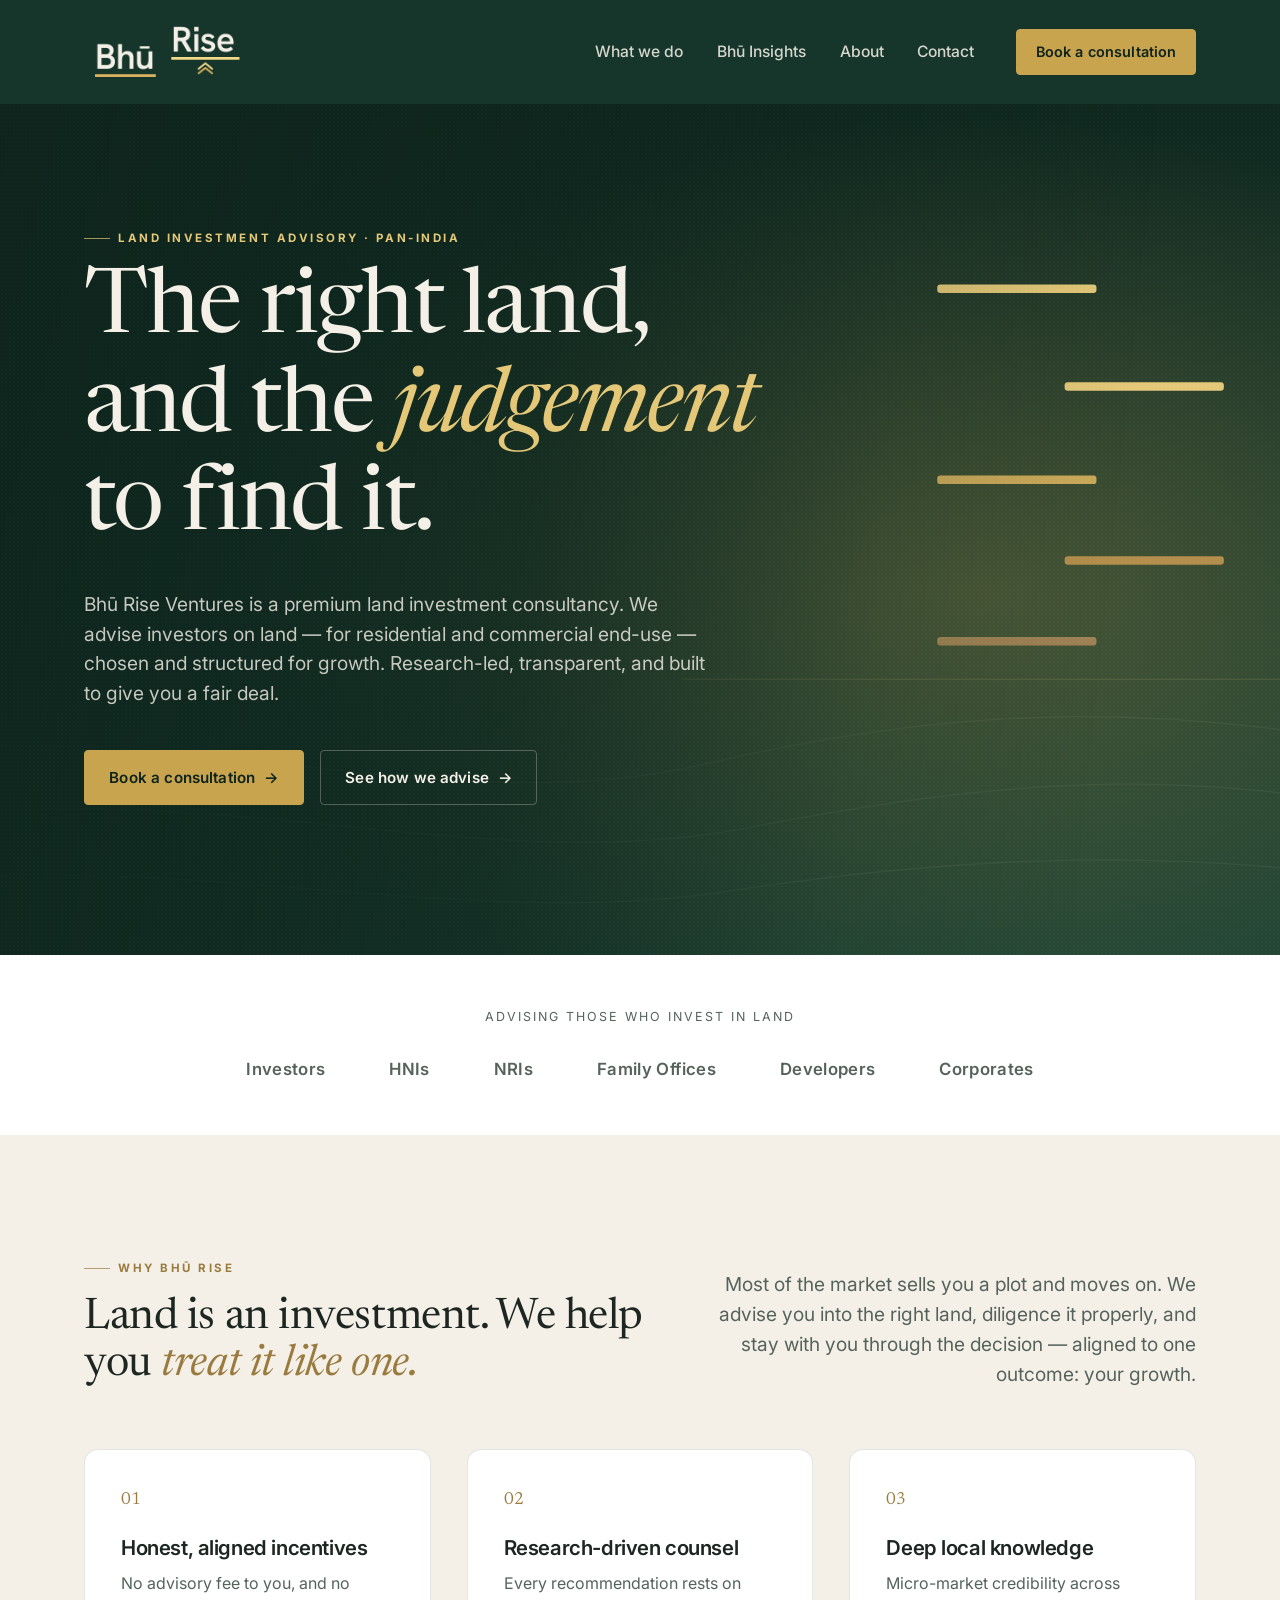
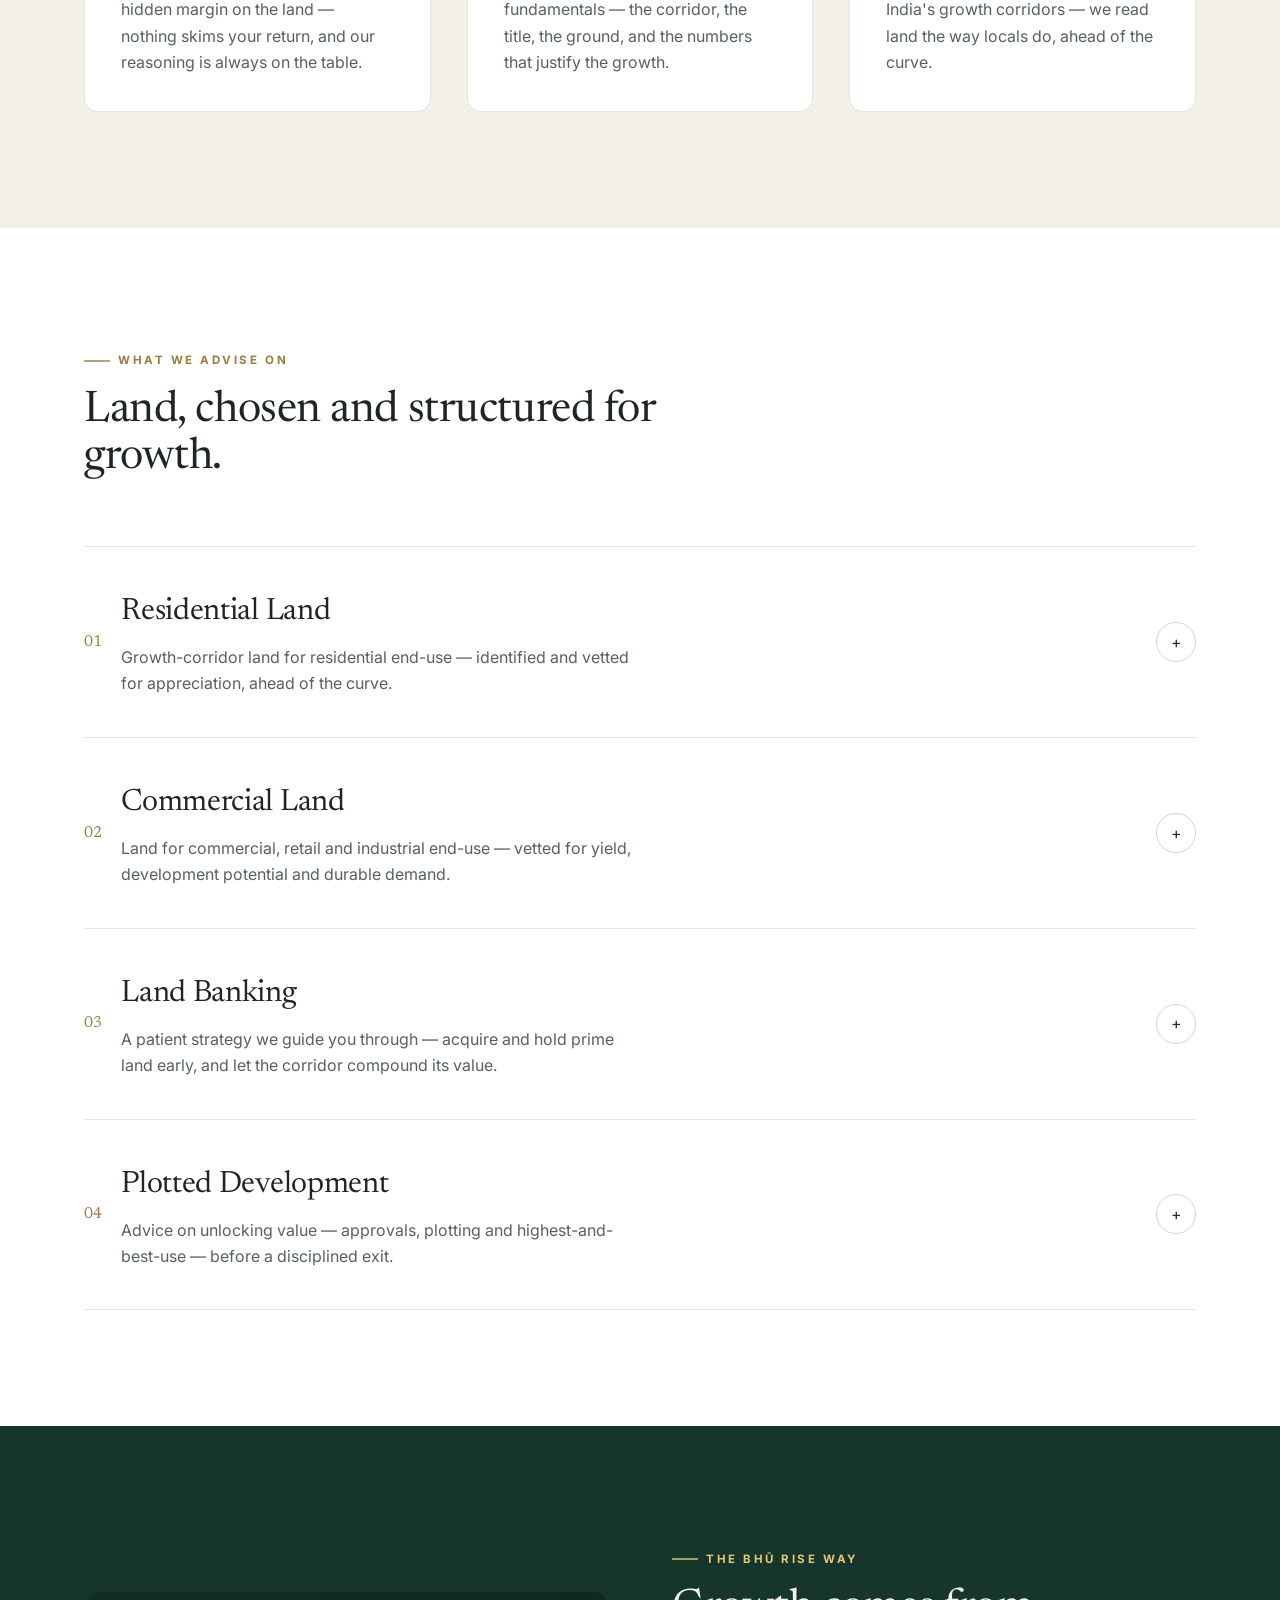
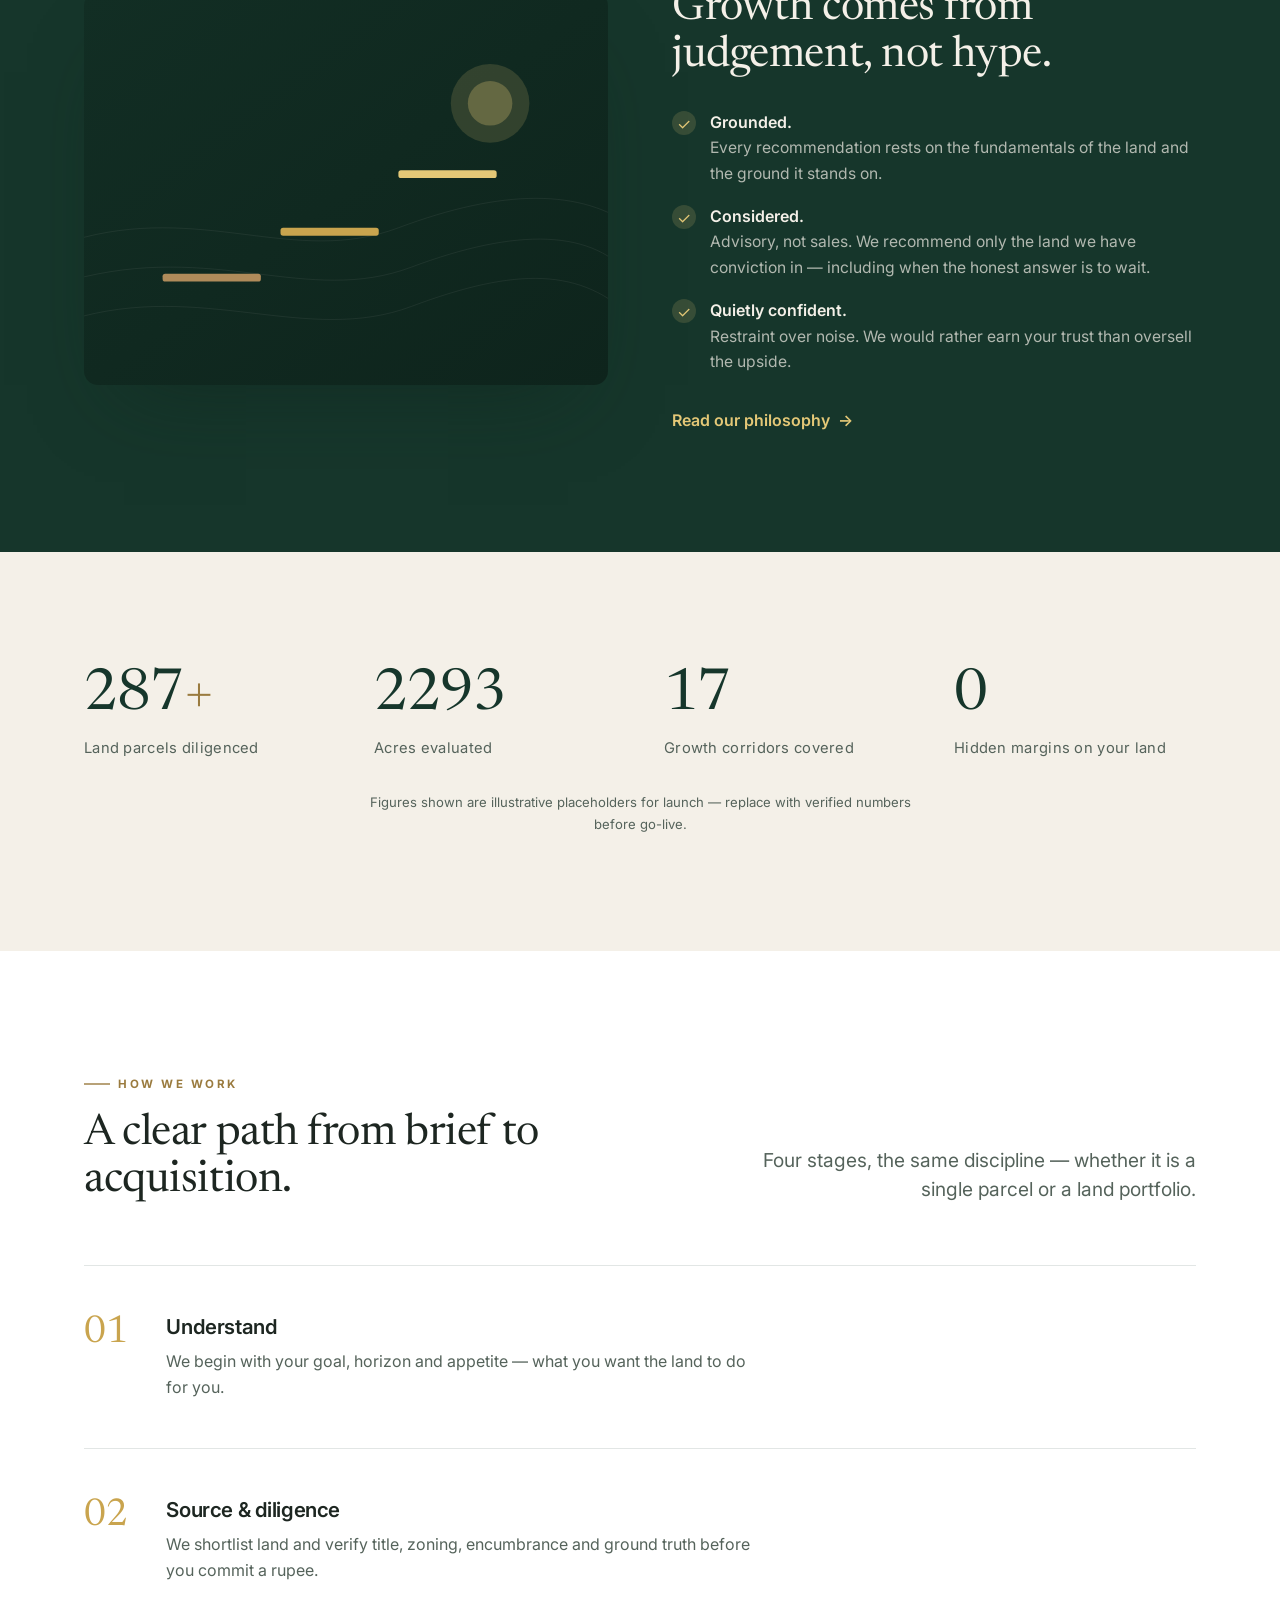
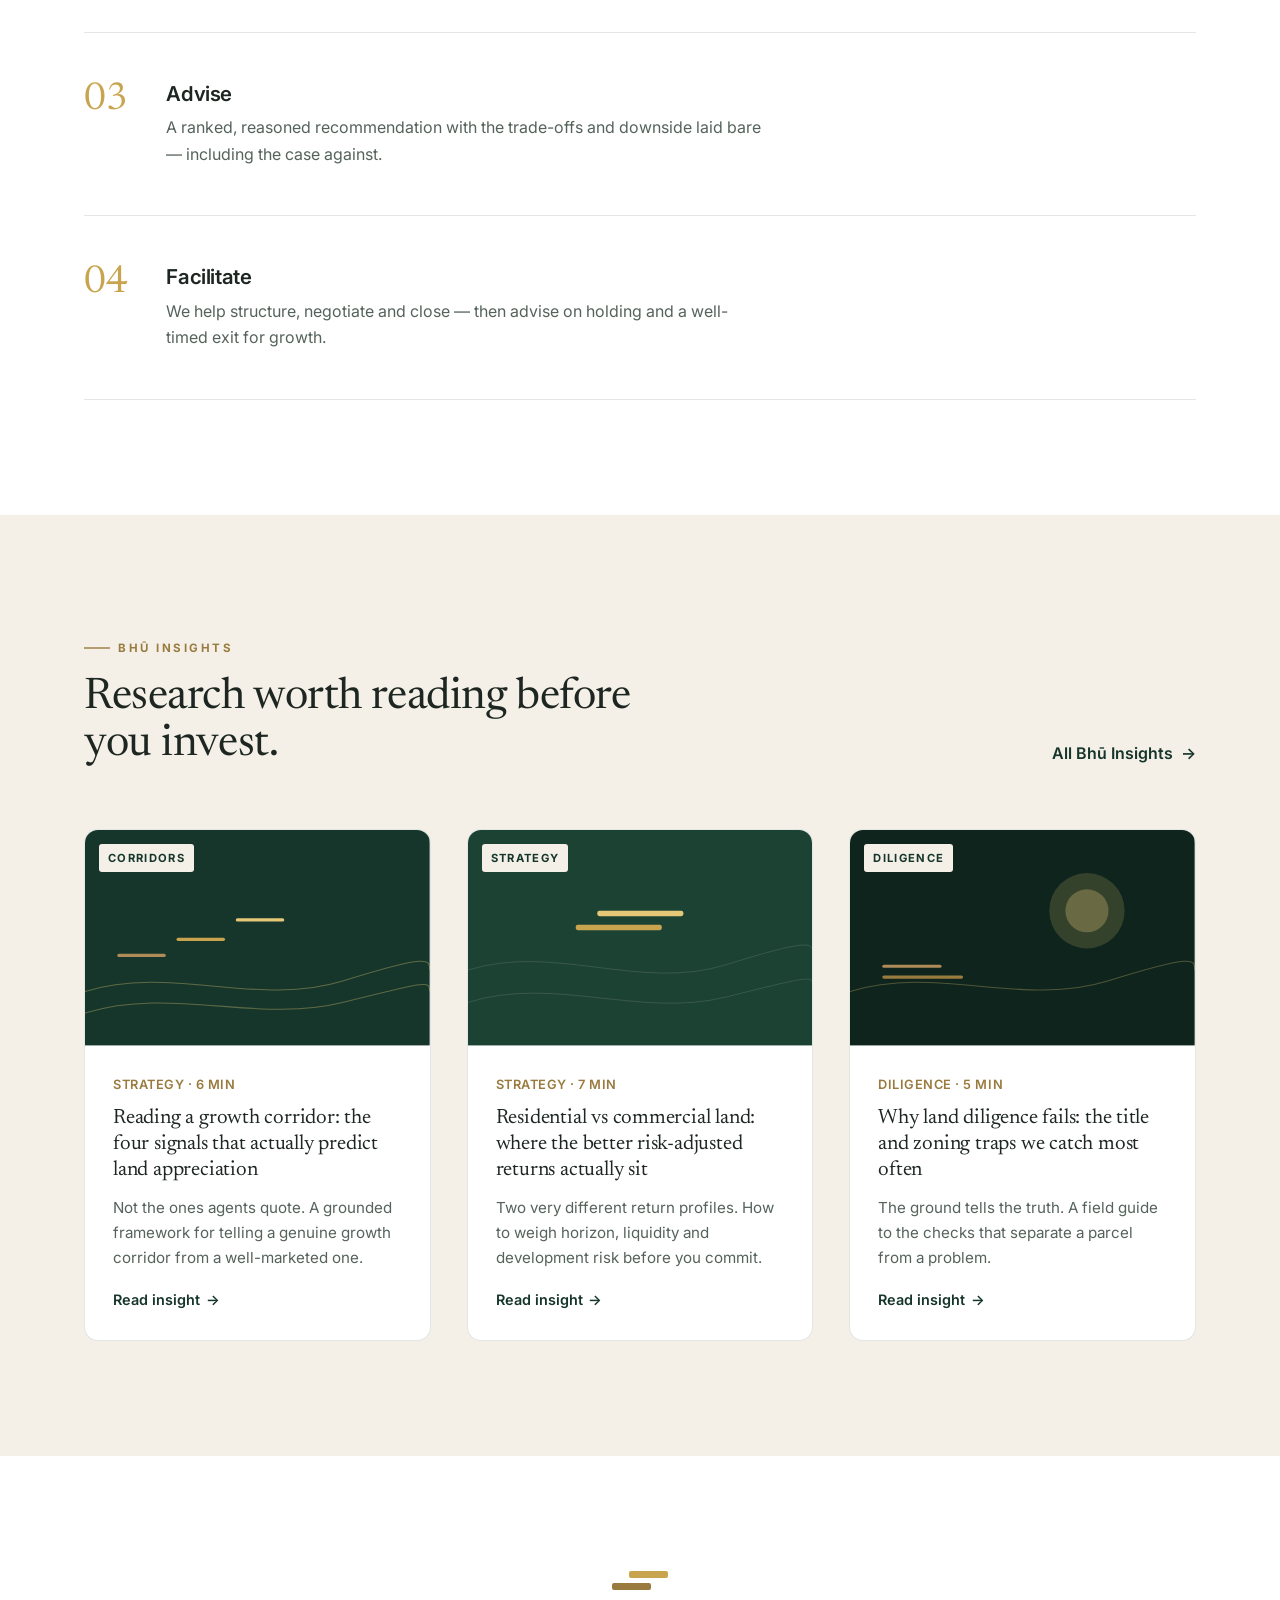
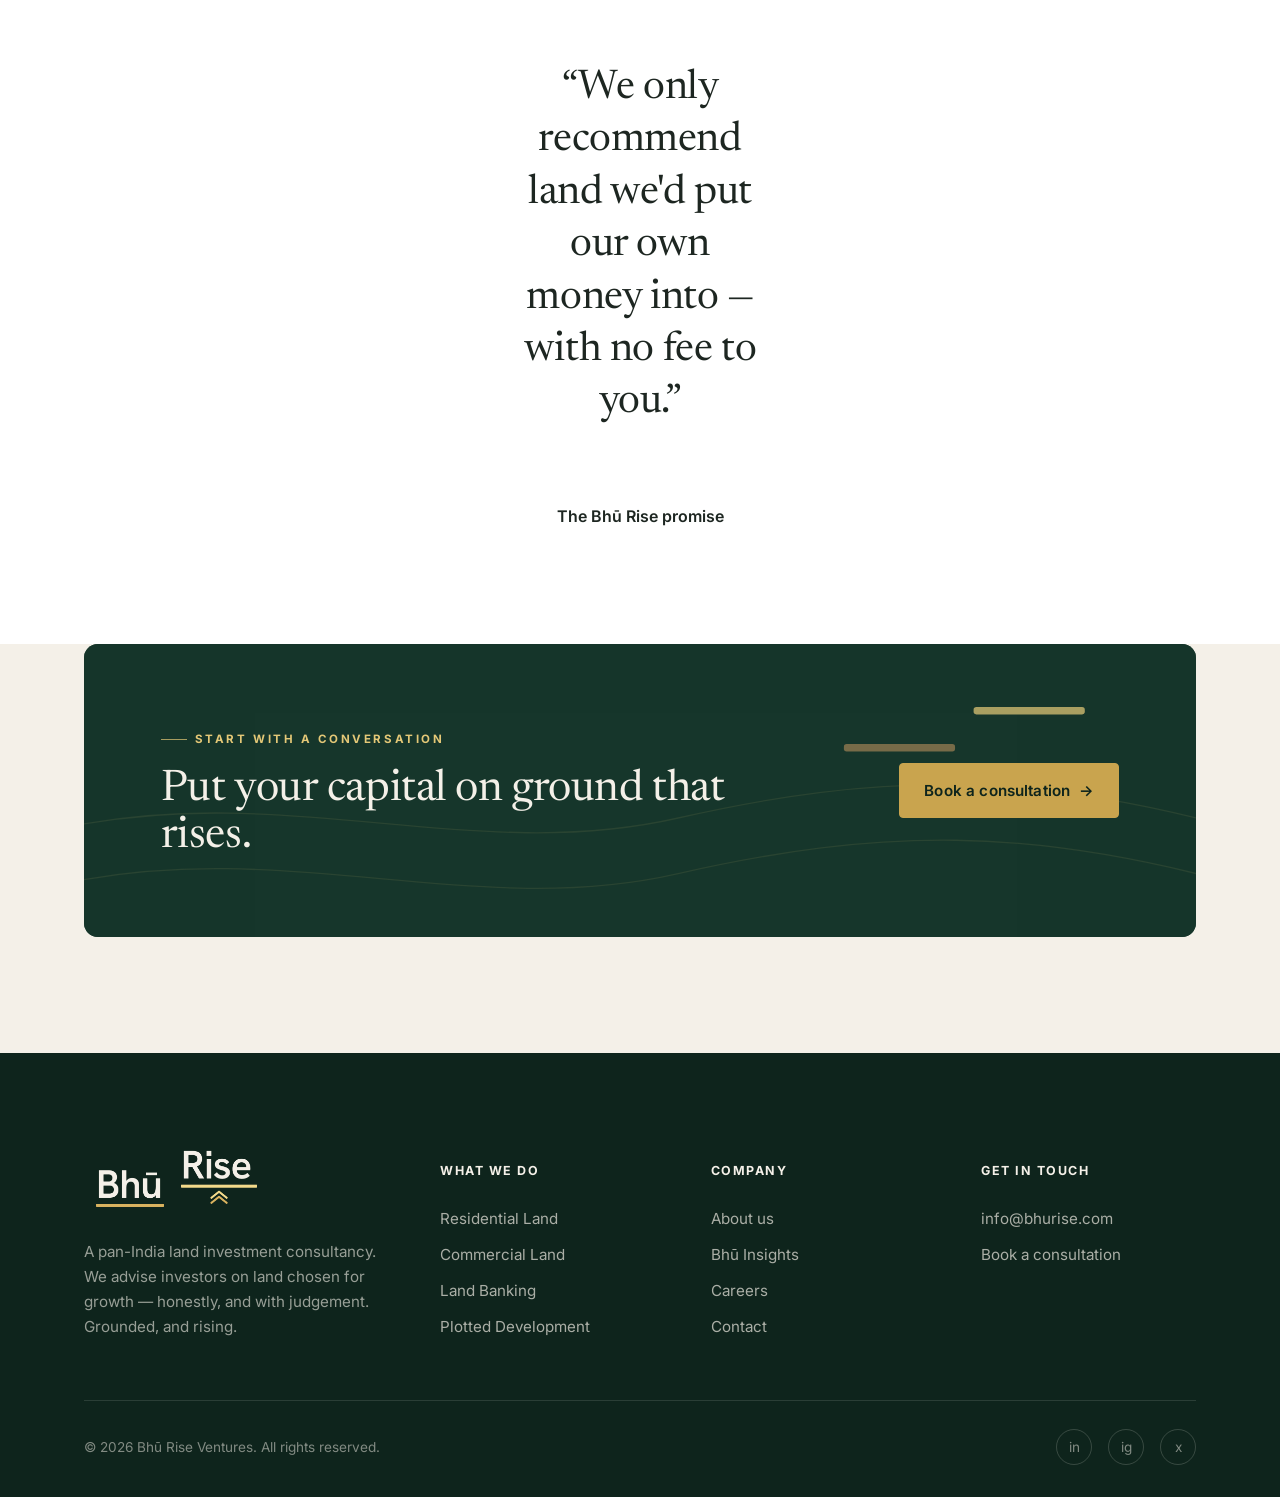
==== index.html @ 210634f2 "Rename Insights page to "Bhū Insights" Nav, mobile menu, footer, breadcrumb, homepage section label," ====
<!DOCTYPE html>
<html lang="en">
<head>
<meta charset="UTF-8">
<meta name="viewport" content="width=device-width, initial-scale=1.0">
<title>Bhū Rise Ventures — Land Investment Advisory | Residential &amp; commercial land, chosen for growth</title>
<meta name="description" content="Bhū Rise Ventures is a premium land investment consultancy. We advise investors on residential and commercial land chosen for growth — honest, research-led counsel and a fair deal.">
<link rel="icon" type="image/svg+xml" href="assets/img/svg/bhurise-favicon-vivid.svg">
<link rel="icon" type="image/png" sizes="32x32" href="assets/img/png/favicon/bhurise-icon-32.png">
<link rel="icon" type="image/png" sizes="512x512" href="assets/img/png/favicon/bhurise-icon-512.png">
<link rel="apple-touch-icon" href="assets/img/png/favicon/bhurise-icon-180.png">
<link rel="manifest" href="site.webmanifest">
<link rel="canonical" href="https://bhurise.com/">
<meta name="theme-color" content="#16362B">
<meta name="robots" content="index, follow">
<!-- Open Graph -->
<meta property="og:type" content="website">
<meta property="og:site_name" content="Bhū Rise Ventures">
<meta property="og:locale" content="en_IN">
<meta property="og:title" content="Bhū Rise Ventures — Premium Land Investment Advisory">
<meta property="og:description" content="We advise investors on residential and commercial land chosen for growth — honest, research-led counsel and a fair deal. Pan-India.">
<meta property="og:url" content="https://bhurise.com/">
<meta property="og:image" content="https://bhurise.com/assets/img/og/bhurise-og.png">
<meta property="og:image:width" content="1200">
<meta property="og:image:height" content="630">
<meta property="og:image:alt" content="Bhū Rise Ventures — land investment advisory">
<!-- Twitter -->
<meta name="twitter:card" content="summary_large_image">
<meta name="twitter:title" content="Bhū Rise Ventures — Premium Land Investment Advisory">
<meta name="twitter:description" content="We advise investors on residential and commercial land chosen for growth — honest, research-led counsel and a fair deal.">
<meta name="twitter:image" content="https://bhurise.com/assets/img/og/bhurise-og.png">
<!-- Fonts -->
<link rel="preconnect" href="https://fonts.googleapis.com">
<link rel="preconnect" href="https://fonts.gstatic.com" crossorigin>
<link rel="stylesheet" href="https://fonts.googleapis.com/css2?family=Inter:ital,wght@0,300..700;1,400&family=Newsreader:ital,opsz,wght@0,6..72,400..600;1,6..72,400..500&display=swap">
<link rel="stylesheet" href="assets/css/styles.css">
<script type="application/ld+json">
{
  "@context": "https://schema.org",
  "@type": ["Organization", "ProfessionalService"],
  "name": "Bhū Rise Ventures",
  "url": "https://bhurise.com/",
  "logo": "https://bhurise.com/assets/img/png/favicon/bhurise-icon-512.png",
  "image": "https://bhurise.com/assets/img/og/bhurise-og.png",
  "description": "Premium land investment advisory — we advise investors on residential and commercial land chosen for growth across India.",
  "email": "info@bhurise.com",
  "address": {
    "@type": "PostalAddress",
    "streetAddress": "B-141 & 142, First Floor, Grandthum, Plot No. 7, Tech Zone 4, Bisrakh Road",
    "addressLocality": "Greater Noida",
    "addressRegion": "Uttar Pradesh",
    "postalCode": "201306",
    "addressCountry": "IN"
  },
  "areaServed": { "@type": "Country", "name": "India" },
  "knowsAbout": ["Land investment", "Residential land", "Commercial land", "Land banking", "Plotted development", "Real estate advisory"],
  "slogan": "Land, and what it becomes."
}
</script>
</head>
<body>

<!-- ================= HEADER ================= -->
<header class="site-header">
  <div class="nav-bar">
    <div class="container">
      <a class="brand" href="/" aria-label="Bhū Rise Ventures — home">
        <img src="assets/img/png/bhurise-lockup-reversed-2x.png" alt="Bhū Rise Ventures">
      </a>
      <nav class="nav" aria-label="Primary">
        <a href="advisory">What we do</a>
        <a href="insights">Bhū Insights</a>
        <a href="about">About</a>
        <a href="contact">Contact</a>
      </nav>
      <div class="nav-cta">
        <a href="contact" class="btn btn--gold">Book a consultation</a>
      </div>
      <button class="burger" aria-label="Open menu" aria-expanded="false" aria-controls="mobileNav">
        <span></span><span></span><span></span>
      </button>
    </div>
  </div>
</header>

<div class="mobile-nav" id="mobileNav" aria-label="Mobile navigation">
  <a href="advisory">What we do</a>
  <a href="insights">Bhū Insights</a>
  <a href="about">About</a>
  <a href="contact">Contact</a>
  <a href="contact" class="btn btn--gold">Book a consultation</a>
</div>

<main>

<!-- ================= HERO ================= -->
<section class="hero">
  <div class="hero__bg" data-parallax="0.12" aria-hidden="true">
    <svg viewBox="0 0 1440 900" preserveAspectRatio="xMidYMid slice" xmlns="http://www.w3.org/2000/svg">
      <defs>
        <linearGradient id="sky" x1="0" y1="0" x2="0" y2="1">
          <stop offset="0" stop-color="#0E241C"/>
          <stop offset="0.55" stop-color="#16362B"/>
          <stop offset="1" stop-color="#1C4234"/>
        </linearGradient>
        <radialGradient id="glow" cx="0.72" cy="0.62" r="0.5">
          <stop offset="0" stop-color="#C9A44E" stop-opacity="0.28"/>
          <stop offset="1" stop-color="#C9A44E" stop-opacity="0"/>
        </radialGradient>
      </defs>
      <rect width="1440" height="900" fill="url(#sky)"/>
      <rect width="1440" height="900" fill="url(#glow)"/>
      <g fill="none" stroke="#F4F0E8" stroke-opacity="0.05" stroke-width="1.2">
        <path d="M-40 720 C 260 660, 520 780, 780 720 S 1240 660, 1500 720"/>
        <path d="M-40 780 C 300 720, 560 830, 820 780 S 1260 720, 1500 780"/>
        <path d="M-40 840 C 260 790, 540 880, 800 840 S 1260 800, 1500 840"/>
      </g>
      <g>
        <rect x="1000" y="600" width="150" height="8" rx="3" fill="#B08B5A" fill-opacity="0.85"/>
        <rect x="1120" y="524" width="150" height="8" rx="3" fill="#C0954F" fill-opacity="0.9"/>
        <rect x="1000" y="448" width="150" height="8" rx="3" fill="#D3AE5C" fill-opacity="0.95"/>
        <rect x="1120" y="360" width="150" height="8" rx="3" fill="#E4C877"/>
        <rect x="1000" y="268" width="150" height="8" rx="3" fill="#E4C877"/>
      </g>
      <line x1="760" y1="640" x2="1440" y2="640" stroke="#E4C877" stroke-opacity="0.12" stroke-width="1"/>
    </svg>
  </div>
  <div class="hero__grain" aria-hidden="true"></div>
  <div class="container hero__inner">
    <p class="eyebrow hero__eyebrow" data-reveal="fade">Land Investment Advisory · Pan-India</p>
    <h1 class="hero__title reveal-lines">
      <span><i>The right land,</i></span>
      <span><i>and the <em>judgement</em></i></span>
      <span><i>to find it.</i></span>
    </h1>
    <p class="hero__sub" data-reveal data-delay="2">
      Bhū Rise Ventures is a premium land investment consultancy. We advise investors on land —
      for residential and commercial end-use — chosen and structured for growth. Research-led,
      transparent, and built to give you a fair deal.
    </p>
    <div class="hero__actions" data-reveal data-delay="3">
      <a href="contact" class="btn btn--gold">Book a consultation <span class="arrow">→</span></a>
      <a href="advisory" class="btn btn--ghost">See how we advise <span class="arrow">→</span></a>
    </div>
  </div>
</section>

<!-- ================= TRUST STRIP ================= -->
<section class="section--white" style="padding-block:clamp(36px,4vw,52px)">
  <div class="container">
    <p class="center" style="font-size:.78rem;letter-spacing:.16em;text-transform:uppercase;color:var(--text-soft);margin-bottom:1.8rem" data-reveal="fade">
      Advising those who invest in land
    </p>
    <div class="trust" data-reveal="fade">
      <span>Investors</span>
      <span>HNIs</span>
      <span>NRIs</span>
      <span>Family Offices</span>
      <span>Developers</span>
      <span>Corporates</span>
    </div>
  </div>
</section>

<!-- ================= POSITIONING ================= -->
<section class="section section--cream">
  <div class="container">
    <div class="split-head">
      <div>
        <p class="eyebrow" data-reveal="fade">Why Bhū Rise</p>
        <h2 class="h2" data-reveal>Land is an investment. We help you <span class="serif-em">treat it like one.</span></h2>
      </div>
      <div class="right">
        <p class="lead measure" data-reveal data-delay="1">
          Most of the market sells you a plot and moves on. We advise you into the right land,
          diligence it properly, and stay with you through the decision — aligned to one outcome: your growth.
        </p>
      </div>
    </div>

    <div class="grid g-3">
      <article class="card" data-reveal data-delay="1">
        <span class="card__num">01</span>
        <h3 class="h3">Honest, aligned incentives</h3>
        <p>No advisory fee to you, and no hidden margin on the land — nothing skims your return, and our reasoning is always on the table.</p>
      </article>
      <article class="card" data-reveal data-delay="2">
        <span class="card__num">02</span>
        <h3 class="h3">Research-driven counsel</h3>
        <p>Every recommendation rests on fundamentals — the corridor, the title, the ground, and the numbers that justify the growth.</p>
      </article>
      <article class="card" data-reveal data-delay="3">
        <span class="card__num">03</span>
        <h3 class="h3">Deep local knowledge</h3>
        <p>Micro-market credibility across India's growth corridors — we read land the way locals do, ahead of the curve.</p>
      </article>
    </div>
  </div>
</section>

<!-- ================= WHAT WE ADVISE ON ================= -->
<section class="section section--white">
  <div class="container">
    <div class="sec-head">
      <p class="eyebrow" data-reveal="fade">What we advise on</p>
      <h2 class="h2" data-reveal>Land, chosen and structured for growth.</h2>
    </div>

    <div class="svc-list">
      <a class="svc-row" href="advisory#residential-land" data-reveal>
        <span class="idx">01</span>
        <div><h3>Residential Land</h3><p class="svc-desc">Growth-corridor land for residential end-use — identified and vetted for appreciation, ahead of the curve.</p></div>
        <span class="plus" aria-hidden="true">+</span>
      </a>
      <a class="svc-row" href="advisory#commercial-land" data-reveal>
        <span class="idx">02</span>
        <div><h3>Commercial Land</h3><p class="svc-desc">Land for commercial, retail and industrial end-use — vetted for yield, development potential and durable demand.</p></div>
        <span class="plus" aria-hidden="true">+</span>
      </a>
      <a class="svc-row" href="advisory#land-banking" data-reveal>
        <span class="idx">03</span>
        <div><h3>Land Banking</h3><p class="svc-desc">A patient strategy we guide you through — acquire and hold prime land early, and let the corridor compound its value.</p></div>
        <span class="plus" aria-hidden="true">+</span>
      </a>
      <a class="svc-row" href="advisory#plotted" data-reveal>
        <span class="idx">04</span>
        <div><h3>Plotted Development</h3><p class="svc-desc">Advice on unlocking value — approvals, plotting and highest-and-best-use — before a disciplined exit.</p></div>
        <span class="plus" aria-hidden="true">+</span>
      </a>
    </div>
  </div>
</section>

<!-- ================= FEATURE: THE BHU RISE WAY ================= -->
<section class="section section--forest">
  <div class="container">
    <div class="feature">
      <div class="feature__media" data-reveal="left">
        <svg viewBox="0 0 800 600" preserveAspectRatio="xMidYMid slice" xmlns="http://www.w3.org/2000/svg" role="img" aria-label="Abstract rising strata over land">
          <defs>
            <linearGradient id="f2" x1="0" y1="0" x2="1" y2="1">
              <stop offset="0" stop-color="#122E24"/><stop offset="1" stop-color="#0E241C"/>
            </linearGradient>
          </defs>
          <rect width="800" height="600" fill="url(#f2)"/>
          <g fill="none" stroke="#F4F0E8" stroke-opacity="0.07" stroke-width="1.4">
            <path d="M-20 380 C 180 320, 320 420, 480 360 S 760 300, 840 360"/>
            <path d="M-20 440 C 200 380, 340 480, 500 420 S 780 360, 840 440"/>
            <path d="M-20 500 C 180 440, 340 540, 500 480 S 760 420, 840 500"/>
          </g>
          <rect x="120" y="430" width="150" height="12" rx="4" fill="#B08B5A"/>
          <rect x="300" y="360" width="150" height="12" rx="4" fill="#C9A44E"/>
          <rect x="480" y="272" width="150" height="12" rx="4" fill="#E4C877"/>
          <circle cx="620" cy="170" r="60" fill="#E4C877" fill-opacity="0.16"/>
          <circle cx="620" cy="170" r="34" fill="#E4C877" fill-opacity="0.28"/>
        </svg>
      </div>
      <div data-reveal="right">
        <p class="eyebrow">The Bhū Rise way</p>
        <h2 class="h2">Growth comes from judgement, not hype.</h2>
        <ul class="tick-list">
          <li><span class="tick">✓</span><div><b>Grounded.</b><p>Every recommendation rests on the fundamentals of the land and the ground it stands on.</p></div></li>
          <li><span class="tick">✓</span><div><b>Considered.</b><p>Advisory, not sales. We recommend only the land we have conviction in — including when the honest answer is to wait.</p></div></li>
          <li><span class="tick">✓</span><div><b>Quietly confident.</b><p>Restraint over noise. We would rather earn your trust than oversell the upside.</p></div></li>
        </ul>
        <div class="mt-4"><a href="about" class="link-arrow">Read our philosophy <span class="arrow">→</span></a></div>
      </div>
    </div>
  </div>
</section>

<!-- ================= STATS ================= -->
<section class="section section--cream">
  <div class="container">
    <div class="stats">
      <div class="stat" data-reveal data-delay="1">
        <div class="num"><span data-count="300">0</span><span class="suffix">+</span></div>
        <div class="label">Land parcels diligenced</div>
      </div>
      <div class="stat" data-reveal data-delay="2">
        <div class="num"><span data-count="2400">0</span></div>
        <div class="label">Acres evaluated</div>
      </div>
      <div class="stat" data-reveal data-delay="3">
        <div class="num"><span data-count="18">0</span></div>
        <div class="label">Growth corridors covered</div>
      </div>
      <div class="stat" data-reveal data-delay="4">
        <div class="num"><span data-count="0">0</span></div>
        <div class="label">Hidden margins on your land</div>
      </div>
    </div>
    <p class="disclaimer center mt-4" data-reveal="fade" style="margin-inline:auto">Figures shown are illustrative placeholders for launch — replace with verified numbers before go-live.</p>
  </div>
</section>

<!-- ================= HOW WE WORK ================= -->
<section class="section section--white">
  <div class="container">
    <div class="split-head">
      <div>
        <p class="eyebrow" data-reveal="fade">How we work</p>
        <h2 class="h2" data-reveal>A clear path from brief to acquisition.</h2>
      </div>
      <div class="right"><p class="lead measure" data-reveal data-delay="1">Four stages, the same discipline — whether it is a single parcel or a land portfolio.</p></div>
    </div>
    <div class="steps">
      <div class="step" data-reveal><div class="step__n">01</div><div><h3 class="h3">Understand</h3><p>We begin with your goal, horizon and appetite — what you want the land to do for you.</p></div></div>
      <div class="step" data-reveal><div class="step__n">02</div><div><h3 class="h3">Source &amp; diligence</h3><p>We shortlist land and verify title, zoning, encumbrance and ground truth before you commit a rupee.</p></div></div>
      <div class="step" data-reveal><div class="step__n">03</div><div><h3 class="h3">Advise</h3><p>A ranked, reasoned recommendation with the trade-offs and downside laid bare — including the case against.</p></div></div>
      <div class="step" data-reveal><div class="step__n">04</div><div><h3 class="h3">Facilitate</h3><p>We help structure, negotiate and close — then advise on holding and a well-timed exit for growth.</p></div></div>
    </div>
  </div>
</section>

<!-- ================= INSIGHTS PREVIEW ================= -->
<section class="section section--cream">
  <div class="container">
    <div class="split-head">
      <div>
        <p class="eyebrow" data-reveal="fade">Bhū Insights</p>
        <h2 class="h2" data-reveal>Research worth reading before you invest.</h2>
      </div>
      <div class="right"><a href="insights" class="link-arrow" data-reveal data-delay="1">All Bhū Insights <span class="arrow">→</span></a></div>
    </div>
    <div class="grid g-3">
      <a class="article" href="insights" data-reveal data-delay="1">
        <div class="article__img">
          <svg viewBox="0 0 640 400" preserveAspectRatio="xMidYMid slice" xmlns="http://www.w3.org/2000/svg" aria-hidden="true"><rect width="640" height="400" fill="#16362B"/><g fill="none" stroke="#E4C877" stroke-opacity="0.35" stroke-width="2"><path d="M0 300 C160 250 320 330 480 280 S640 240 640 260"/><path d="M0 340 C160 290 320 360 480 320 S640 280 640 300"/></g><rect x="60" y="230" width="90" height="6" rx="3" fill="#B08B5A"/><rect x="170" y="200" width="90" height="6" rx="3" fill="#C9A44E"/><rect x="280" y="164" width="90" height="6" rx="3" fill="#E4C877"/></svg>
          <span class="article__tag">Corridors</span>
        </div>
        <div class="article__body">
          <span class="article__meta">Strategy · 6 min</span>
          <h3>Reading a growth corridor: the four signals that actually predict land appreciation</h3>
          <p>Not the ones agents quote. A grounded framework for telling a genuine growth corridor from a well-marketed one.</p>
          <span class="read">Read insight <span class="arrow">→</span></span>
        </div>
      </a>
      <a class="article" href="insights" data-reveal data-delay="2">
        <div class="article__img">
          <svg viewBox="0 0 640 400" preserveAspectRatio="xMidYMid slice" xmlns="http://www.w3.org/2000/svg" aria-hidden="true"><rect width="640" height="400" fill="#1C4234"/><g fill="none" stroke="#F4F0E8" stroke-opacity="0.16" stroke-width="1.5"><path d="M0 260 C160 210 320 300 480 250 S640 210 640 230"/><path d="M0 320 C160 270 320 350 480 310 S640 270 640 290"/></g><rect x="240" y="150" width="160" height="10" rx="4" fill="#E4C877"/><rect x="200" y="176" width="160" height="10" rx="4" fill="#C9A44E"/></svg>
          <span class="article__tag">Strategy</span>
        </div>
        <div class="article__body">
          <span class="article__meta">Strategy · 7 min</span>
          <h3>Residential vs commercial land: where the better risk-adjusted returns actually sit</h3>
          <p>Two very different return profiles. How to weigh horizon, liquidity and development risk before you commit.</p>
          <span class="read">Read insight <span class="arrow">→</span></span>
        </div>
      </a>
      <a class="article" href="insights" data-reveal data-delay="3">
        <div class="article__img">
          <svg viewBox="0 0 640 400" preserveAspectRatio="xMidYMid slice" xmlns="http://www.w3.org/2000/svg" aria-hidden="true"><rect width="640" height="400" fill="#0E241C"/><circle cx="440" cy="150" r="70" fill="#E4C877" fill-opacity="0.18"/><circle cx="440" cy="150" r="40" fill="#E4C877" fill-opacity="0.3"/><g fill="none" stroke="#E4C877" stroke-opacity="0.3" stroke-width="2"><path d="M0 300 C160 250 320 330 480 280 S640 240 640 260"/></g><rect x="60" y="250" width="110" height="6" rx="3" fill="#B08B5A"/><rect x="60" y="270" width="150" height="6" rx="3" fill="#9A7B3F"/></svg>
          <span class="article__tag">Diligence</span>
        </div>
        <div class="article__body">
          <span class="article__meta">Diligence · 5 min</span>
          <h3>Why land diligence fails: the title and zoning traps we catch most often</h3>
          <p>The ground tells the truth. A field guide to the checks that separate a parcel from a problem.</p>
          <span class="read">Read insight <span class="arrow">→</span></span>
        </div>
      </a>
    </div>
  </div>
</section>

<!-- ================= PULL QUOTE ================= -->
<section class="section section--white">
  <div class="container">
    <div class="pquote-block center" style="max-width:24ch;margin-inline:auto;text-align:center">
      <div class="horizon" style="margin-inline:auto" data-reveal="fade" aria-hidden="true"><i></i><i></i></div>
      <blockquote class="pquote" data-reveal style="max-width:23ch;margin-inline:auto">
        “We only recommend land we'd put our own money into — with no fee to you.”
      </blockquote>
      <cite data-reveal data-delay="1" style="justify-content:center"><b>The Bhū Rise promise</b></cite>
    </div>
  </div>
</section>

<!-- ================= CTA ================= -->
<section class="section--cream" style="padding-bottom:clamp(64px,9vw,120px)">
  <div class="container">
    <div class="cta-band" data-reveal="scale">
      <div class="cta-band__bg" aria-hidden="true">
        <svg viewBox="0 0 1200 400" preserveAspectRatio="xMidYMid slice" xmlns="http://www.w3.org/2000/svg"><rect width="1200" height="400" fill="#16362B"/><g fill="none" stroke="#E4C877" stroke-opacity="0.10" stroke-width="1.4"><path d="M-20 240 C 220 190, 420 280, 640 230 S 1020 180, 1240 240"/><path d="M-20 300 C 220 250, 420 340, 640 290 S 1020 240, 1240 300"/></g><rect x="820" y="150" width="120" height="8" rx="3" fill="#B08B5A" fill-opacity="0.7"/><rect x="960" y="110" width="120" height="8" rx="3" fill="#E4C877" fill-opacity="0.8"/></svg>
      </div>
      <div class="cta-band__inner">
        <div>
          <p class="eyebrow" style="color:var(--gold-light)">Start with a conversation</p>
          <h2 class="h2">Put your capital on ground that rises.</h2>
        </div>
        <div class="actions">
          <a href="contact" class="btn btn--gold">Book a consultation <span class="arrow">→</span></a>
        </div>
      </div>
    </div>
  </div>
</section>

</main>

<!-- ================= FOOTER ================= -->
<footer class="site-footer">
  <div class="container">
    <div class="footer-top">
      <div class="footer-brand">
        <img src="assets/img/png/bhurise-lockup-reversed-2x.png" alt="Bhū Rise Ventures">
        <p>A pan-India land investment consultancy. We advise investors on land chosen for growth — honestly, and with judgement. Grounded, and rising.</p>
      </div>
      <div class="footer-col">
        <h5>What we do</h5>
        <a href="advisory#residential-land">Residential Land</a>
        <a href="advisory#commercial-land">Commercial Land</a>
        <a href="advisory#land-banking">Land Banking</a>
        <a href="advisory#plotted">Plotted Development</a>
      </div>
      <div class="footer-col">
        <h5>Company</h5>
        <a href="about">About us</a>
        <a href="insights">Bhū Insights</a>
        <a href="mailto:careers@bhurise.com">Careers</a>
        <a href="contact">Contact</a>
      </div>
      <div class="footer-col">
        <h5>Get in touch</h5>
        <a href="mailto:info@bhurise.com">info@bhurise.com</a>
        <a href="contact">Book a consultation</a>
      </div>
    </div>
    <div class="footer-bottom">
      <span>© <span id="year">2026</span> Bhū Rise Ventures. All rights reserved.</span>
      <div class="socials">
        <a href="#" aria-label="LinkedIn">in</a>
        <a href="#" aria-label="Instagram">ig</a>
        <a href="#" aria-label="X">x</a>
      </div>
    </div>
  </div>
</footer>

<script src="assets/js/main.js"></script>
</body>
</html>
---- assets/css/styles.css ----
/* =========================================================
   BHŪ RISE VENTURES — Design System
   Forest & Gold · Inter (UI/body) + Newsreader (display serif)
   Brand tokens per Brand Book (Edition 1.0 · 2026)
   ========================================================= */

/* ---------- Fonts ----------
   Loaded via <link rel="preconnect"> + stylesheet in each page <head>
   (faster first paint than @import). Families: Inter + Newsreader. */

/* ---------- Tokens ---------- */
:root{
  /* Brand palette */
  --forest:#16362B;
  --forest-900:#0E241C;
  --forest-800:#122E24;
  --forest-700:#1C4234;
  --brass:#9A7B3F;
  --brass-light:#B08B5A;
  --gold:#C9A44E;
  --gold-light:#E4C877;
  --cream:#F4F0E8;
  --cream-200:#EAE3D4;
  --cream-300:#E3DBC9;
  --ink:#141414;
  --white:#FFFFFF;

  /* Functional */
  --bg:var(--cream);
  --surface:var(--white);
  --text:#1D2621;            /* ink, forest-tinted */
  --text-soft:#55635B;       /* muted body */
  --line:rgba(22,54,43,.12);
  --line-strong:rgba(22,54,43,.20);

  /* Type */
  --sans:'Inter', system-ui, -apple-system, 'Segoe UI', sans-serif;
  --serif:'Newsreader', Georgia, 'Times New Roman', serif;

  /* Metrics */
  --container:1240px;
  --gutter:clamp(20px, 5vw, 64px);
  --radius:4px;
  --radius-lg:14px;
  --header-h:104px;
  --ease:cubic-bezier(.22,.61,.36,1);
  --ease-out:cubic-bezier(.16,1,.3,1);

  --shadow-sm:0 1px 2px rgba(20,36,28,.06);
  --shadow-md:0 18px 40px -24px rgba(14,36,28,.45);
  --shadow-lg:0 40px 80px -40px rgba(14,36,28,.55);
}

/* ---------- Reset ---------- */
*,*::before,*::after{box-sizing:border-box}
html{-webkit-text-size-adjust:100%;scroll-behavior:smooth;overflow-x:clip}
@media (prefers-reduced-motion:reduce){html{scroll-behavior:auto}}
body{
  margin:0;
  font-family:var(--sans);
  font-weight:400;
  font-size:clamp(16px,1.05vw,17px);
  line-height:1.65;
  color:var(--text);
  background:var(--bg);
  -webkit-font-smoothing:antialiased;
  text-rendering:optimizeLegibility;
  overflow-x:hidden;
}
img,svg{max-width:100%;display:block}
a{color:inherit;text-decoration:none}
button{font-family:inherit}
ul{margin:0;padding:0;list-style:none}
h1,h2,h3,h4,p{margin:0}
::selection{background:var(--gold);color:var(--forest-900)}

/* ---------- Layout ---------- */
.container{width:100%;max-width:var(--container);margin-inline:auto;padding-inline:var(--gutter)}
.section{padding-block:clamp(64px,9vw,130px)}
.section--tight{padding-block:clamp(48px,6vw,88px)}
.section--cream{background:var(--cream)}
.section--white{background:var(--white)}
.section--forest{background:var(--forest);color:var(--cream)}
.section--forest .eyebrow{color:var(--gold-light)}
.grid{display:grid;gap:clamp(20px,3vw,36px)}
@media(min-width:720px){.g-2{grid-template-columns:repeat(2,1fr)}}
@media(min-width:900px){.g-3{grid-template-columns:repeat(3,1fr)}.g-4{grid-template-columns:repeat(4,1fr)}}

/* ---------- Typography ---------- */
.eyebrow{
  font-size:.72rem;font-weight:700;letter-spacing:.22em;text-transform:uppercase;
  color:var(--brass);display:inline-flex;align-items:center;gap:.7em;margin-bottom:1.1rem;
}
.eyebrow::before{content:"";width:26px;height:1.5px;background:currentColor;opacity:.7}
.display{
  font-family:var(--serif);font-weight:400;font-optical-sizing:auto;
  line-height:1.02;letter-spacing:-.015em;
  font-size:clamp(2.6rem,6vw,5rem);
}
.h1{font-family:var(--serif);font-weight:400;line-height:1.05;letter-spacing:-.01em;font-size:clamp(2.3rem,4.6vw,3.7rem)}
.h2{font-family:var(--serif);font-weight:400;line-height:1.08;letter-spacing:-.01em;font-size:clamp(1.9rem,3.4vw,2.9rem)}
.h3{font-weight:600;letter-spacing:-.02em;font-size:clamp(1.15rem,1.6vw,1.4rem);line-height:1.25}
.lead{font-size:clamp(1.1rem,1.5vw,1.35rem);line-height:1.55;color:var(--text-soft);font-weight:400}
.section--forest .lead{color:rgba(244,240,232,.78)}
.measure{max-width:62ch}
.measure-sm{max-width:46ch}
.serif-em{font-family:var(--serif);font-style:italic;color:var(--brass)}
.gold-text{color:var(--gold)}

/* ---------- Buttons ---------- */
.btn{
  --bg:var(--forest);--fg:var(--cream);
  display:inline-flex;align-items:center;gap:.6em;
  padding:.92em 1.6em;border-radius:var(--radius);
  font-weight:600;font-size:.95rem;letter-spacing:.01em;
  background:var(--bg);color:var(--fg);border:1.5px solid var(--bg);
  cursor:pointer;transition:transform .3s var(--ease),background .3s,border-color .3s,color .3s,box-shadow .3s;
  will-change:transform;
}
.btn .arrow{transition:transform .35s var(--ease)}
.btn:hover{transform:translateY(-2px);box-shadow:var(--shadow-md)}
.btn:hover .arrow{transform:translateX(4px)}
.btn--gold{--bg:var(--gold);--fg:var(--forest-900);border-color:var(--gold)}
.btn--gold:hover{--bg:var(--gold-light);border-color:var(--gold-light)}
.btn--ghost{--bg:transparent;--fg:var(--forest);border-color:var(--line-strong)}
.btn--ghost:hover{border-color:var(--forest);background:transparent}
.section--forest .btn--ghost,.hero .btn--ghost,.page-hero .btn--ghost,.cta-band .btn--ghost{--fg:var(--cream);border-color:rgba(244,240,232,.28)}
.section--forest .btn--ghost:hover,.hero .btn--ghost:hover,.page-hero .btn--ghost:hover,.cta-band .btn--ghost:hover{border-color:var(--gold-light);color:var(--gold-light)}
.link-arrow{
  display:inline-flex;align-items:center;gap:.5em;font-weight:600;color:var(--forest);
  border-bottom:1.5px solid transparent;padding-bottom:2px;transition:color .3s,border-color .3s;
}
.link-arrow .arrow{transition:transform .35s var(--ease)}
.link-arrow:hover{color:var(--brass);border-color:var(--gold)}
.link-arrow:hover .arrow{transform:translateX(4px)}
.section--forest .link-arrow{color:var(--gold-light)}
.section--forest .link-arrow:hover{color:var(--white);border-color:var(--gold-light)}

/* ---------- Header ---------- */
.site-header{position:fixed;inset:0 0 auto;z-index:100;transition:transform .4s var(--ease)}
.util-bar{
  background:var(--cream);border-bottom:1px solid var(--line);
  font-size:.82rem;transition:height .35s var(--ease),opacity .3s,padding .35s;
  overflow:hidden;height:40px;
}
.util-bar .container{display:flex;align-items:center;justify-content:flex-end;gap:1.6rem;height:100%}
.util-bar a{color:var(--text-soft);font-weight:500;transition:color .25s}
.util-bar a:hover{color:var(--forest)}
.util-bar .sep{width:1px;height:14px;background:var(--line-strong)}

.nav-bar{background:var(--forest);transition:background .35s,box-shadow .35s,height .35s var(--ease)}
.nav-bar .container{display:flex;align-items:center;justify-content:space-between;height:var(--header-h);transition:height .35s var(--ease)}
.brand{display:flex;align-items:center;gap:.7rem;flex-shrink:0}
.brand img{height:68px;width:auto;transition:height .35s var(--ease)}
.nav{display:flex;align-items:center;gap:2.1rem;margin-left:auto;margin-right:2.6rem}
.nav a{
  color:rgba(244,240,232,.86);font-weight:500;font-size:.98rem;position:relative;padding:.4em 0;
  transition:color .25s;
}
.nav a::after{
  content:"";position:absolute;left:0;bottom:-2px;height:2px;width:0;background:var(--gold);
  transition:width .3s var(--ease);
}
.nav a:hover,.nav a[aria-current="page"]{color:var(--cream)}
.nav a:hover::after,.nav a[aria-current="page"]::after{width:100%}
.nav-cta{display:flex;align-items:center;gap:1.4rem}
.nav-cta .btn{padding:.7em 1.3em;font-size:.9rem}

/* scrolled state */
.site-header.is-scrolled .util-bar{height:0;opacity:0;border-color:transparent}
.site-header.is-scrolled .nav-bar{box-shadow:0 10px 30px -18px rgba(0,0,0,.6)}
.site-header.is-scrolled .nav-bar .container{height:78px}
.site-header.is-scrolled .brand img{height:54px}
.site-header.is-hidden{transform:translateY(-100%)}

/* burger + mobile */
.burger{display:none;flex-direction:column;gap:5px;width:42px;height:42px;align-items:center;justify-content:center;background:none;border:0;cursor:pointer}
.burger span{width:24px;height:2px;background:var(--cream);transition:transform .3s var(--ease),opacity .2s}
.mobile-nav{position:fixed;inset:0;background:var(--forest-900);z-index:99;display:flex;flex-direction:column;justify-content:center;padding:var(--gutter);opacity:0;visibility:hidden;clip-path:inset(0 0 0 100%);transition:clip-path .5s var(--ease-out),opacity .35s ease,visibility .5s}
.mobile-nav.open{opacity:1;visibility:visible;clip-path:inset(0 0 0 0)}
.mobile-nav a{color:var(--cream);font-family:var(--serif);font-size:2rem;padding:.35em 0;border-bottom:1px solid rgba(244,240,232,.1)}
.mobile-nav .btn{margin-top:1.5rem;align-self:flex-start}
body.nav-open{overflow:hidden}

@media(max-width:940px){
  .nav,.nav-cta .btn{display:none}
  .burger{display:flex}
  .util-bar{display:none}
}

/* ---------- Hero ---------- */
.hero{position:relative;background:var(--forest);color:var(--cream);overflow:hidden;isolation:isolate}
.hero::before{content:"";position:absolute;inset:0;z-index:1;pointer-events:none;
  background:linear-gradient(96deg,rgba(14,36,28,.94) 0%,rgba(14,36,28,.66) 42%,rgba(14,36,28,.12) 68%,rgba(14,36,28,0) 85%)}
.hero__inner{position:relative;z-index:2;padding-top:calc(var(--header-h) + 116px);padding-bottom:clamp(80px,12vw,150px)}
.hero__eyebrow{color:var(--gold-light)}
.hero__title{font-family:var(--serif);font-weight:400;line-height:1.04;letter-spacing:-.02em;font-size:clamp(2.9rem,7vw,6rem);max-width:20ch}
.hero__title em{font-style:italic;color:var(--gold-light)}
.hero__sub{margin-top:1.8rem;max-width:52ch;font-size:clamp(1.1rem,1.5vw,1.35rem);color:rgba(244,240,232,.8);line-height:1.55}
.hero__actions{display:flex;flex-wrap:wrap;gap:1rem;margin-top:2.6rem}
.hero__bg{position:absolute;inset:0;z-index:0}
.hero__bg svg{position:absolute;inset:0;width:100%;height:100%}
.hero__grain{position:absolute;inset:0;z-index:1;opacity:.5;mix-blend-mode:soft-light;pointer-events:none;
  background-image:radial-gradient(rgba(255,255,255,.14) 1px,transparent 1px);background-size:4px 4px}
.hero__scroll{position:absolute;left:var(--gutter);bottom:26px;z-index:3;display:flex;align-items:center;gap:.7rem;font-size:.75rem;letter-spacing:.18em;text-transform:uppercase;color:rgba(244,240,232,.6)}
.hero__scroll .dot{width:1px;height:34px;background:linear-gradient(var(--gold-light),transparent);animation:scrollpulse 2.2s var(--ease) infinite}
@keyframes scrollpulse{0%,100%{opacity:.3;transform:scaleY(.6)}50%{opacity:1;transform:scaleY(1)}}

/* page hero (interior) */
.page-hero{background:var(--forest);color:var(--cream);position:relative;overflow:hidden}
.page-hero__inner{position:relative;z-index:2;padding-top:calc(var(--header-h) + 90px);padding-bottom:clamp(48px,7vw,84px)}
.page-hero__title{font-family:var(--serif);font-weight:400;line-height:1.02;letter-spacing:-.015em;font-size:clamp(2.6rem,5.5vw,4.6rem);max-width:15ch}
.page-hero__sub{margin-top:1.4rem;max-width:56ch;color:rgba(244,240,232,.78);font-size:1.15rem}
.crumbs{font-size:.82rem;letter-spacing:.04em;color:rgba(244,240,232,.6);margin-bottom:1.6rem}
.crumbs a:hover{color:var(--gold-light)}
.crumbs span{color:var(--gold-light)}

/* ---------- Horizon rule (brand motif) ---------- */
.horizon{display:inline-flex;flex-direction:column;gap:5px;width:56px}
.horizon i{height:7px;border-radius:2px;display:block}
.horizon i:first-child{width:70%;margin-left:30%;background:var(--gold)}
.horizon i:last-child{width:70%;background:var(--brass)}
.section--forest .horizon i:first-child{background:var(--gold-light)}
.section--forest .horizon i:last-child{background:var(--brass-light)}

/* ---------- Section headers ---------- */
.sec-head{max-width:60ch;margin-bottom:clamp(36px,5vw,64px)}
.sec-head.center{margin-inline:auto;text-align:center}
.sec-head .lead{margin-top:1.1rem}
.split-head{display:grid;gap:1.6rem;align-items:end;margin-bottom:clamp(36px,5vw,60px)}
@media(min-width:860px){.split-head{grid-template-columns:1.1fr .9fr;gap:3rem}.split-head .right{text-align:right;justify-self:end;align-self:end}}

/* ---------- Cards ---------- */
.card{
  background:var(--surface);border:1px solid var(--line);border-radius:var(--radius-lg);
  padding:clamp(24px,3vw,36px);height:100%;position:relative;overflow:hidden;
  transition:transform .5s var(--ease),box-shadow .5s var(--ease),border-color .5s;
}
.card::after{content:"";position:absolute;left:0;top:0;height:3px;width:0;background:var(--gold);transition:width .5s var(--ease)}
.card:hover{transform:translateY(-6px);box-shadow:var(--shadow-md);border-color:transparent}
.card:hover::after{width:100%}
.card__num{font-family:var(--serif);font-size:1.1rem;color:var(--brass);margin-bottom:1.2rem;display:block}
.card__icon{width:48px;height:48px;margin-bottom:1.4rem;color:var(--forest)}
.section--forest .card{background:rgba(255,255,255,.04);border-color:rgba(244,240,232,.12)}
.section--forest .card .card__icon{color:var(--gold-light)}
.section--forest .card h3{color:var(--cream)}
.card p{color:var(--text-soft);margin-top:.6rem}
.section--forest .card p{color:rgba(244,240,232,.72)}

/* service list row */
.svc-row{
  display:grid;gap:1.2rem;grid-template-columns:auto 1fr auto;align-items:center;
  padding:clamp(24px,3.2vw,40px) 0;border-top:1px solid var(--line);transition:padding-left .4s var(--ease)}
.svc-row:last-child{border-bottom:1px solid var(--line)}
.svc-row:hover{padding-left:12px}
.svc-row .idx{font-family:var(--serif);color:var(--brass);font-size:1rem}
.svc-row h3{font-size:clamp(1.4rem,2.4vw,2rem);font-family:var(--serif);font-weight:400;letter-spacing:-.01em}
.svc-row .svc-desc{color:var(--text-soft);max-width:52ch;margin-top:.4rem}
.svc-row .plus{width:40px;height:40px;border-radius:50%;border:1.5px solid var(--line-strong);display:grid;place-items:center;color:var(--forest);transition:background .3s,color .3s,transform .4s var(--ease)}
.svc-row:hover .plus{background:var(--forest);color:var(--cream);transform:rotate(90deg)}
@media(max-width:640px){.svc-row{grid-template-columns:auto 1fr}.svc-row .plus{display:none}}

/* ---------- Stats ---------- */
.stats{display:grid;gap:clamp(24px,4vw,48px);grid-template-columns:repeat(2,1fr)}
@media(min-width:860px){.stats{grid-template-columns:repeat(4,1fr)}}
.stat .num{font-family:var(--serif);font-weight:400;font-size:clamp(2.6rem,4.5vw,3.7rem);line-height:1;color:var(--forest);letter-spacing:-.02em}
.section--forest .stat .num{color:var(--gold-light)}
.stat .num .suffix{color:var(--brass)}
.section--forest .stat .num .suffix{color:var(--gold)}
.stat .label{margin-top:.7rem;font-size:.92rem;color:var(--text-soft);letter-spacing:.02em}
.section--forest .stat .label{color:rgba(244,240,232,.7)}

/* ---------- Feature split ---------- */
.feature{display:grid;gap:clamp(32px,5vw,72px);align-items:center}
@media(min-width:900px){.feature{grid-template-columns:1fr 1fr}.feature.reverse .feature__media{order:2}}
.feature__media{border-radius:var(--radius-lg);overflow:hidden;aspect-ratio:4/3;position:relative;box-shadow:var(--shadow-lg)}
.feature__media svg,.feature__media img{width:100%;height:100%;object-fit:cover}
.tick-list{margin-top:1.8rem;display:grid;gap:1rem}
.tick-list li{display:grid;grid-template-columns:auto 1fr;gap:.9rem;align-items:start}
.tick-list .tick{width:24px;height:24px;border-radius:50%;background:rgba(154,123,63,.14);color:var(--brass);display:grid;place-items:center;flex-shrink:0;margin-top:2px}
.section--forest .tick-list .tick{background:rgba(228,200,119,.16);color:var(--gold-light)}
.tick-list b{font-weight:600;color:var(--text)}
.section--forest .tick-list b{color:var(--cream)}
.tick-list p{color:var(--text-soft);font-size:.98rem}
.section--forest .tick-list p{color:rgba(244,240,232,.7)}

/* ---------- Pull quote ---------- */
.pquote{font-family:var(--serif);font-weight:400;font-size:clamp(1.6rem,3.2vw,2.6rem);line-height:1.28;letter-spacing:-.01em;max-width:20ch}
.pquote-block{display:grid;gap:2rem}
.pquote-block cite{font-style:normal;display:flex;align-items:center;gap:1rem;color:var(--text-soft)}
.pquote-block cite b{color:var(--text);font-weight:600;font-style:normal}
.section--forest .pquote-block cite b{color:var(--cream)}

/* ---------- Insights ---------- */
.article{display:flex;flex-direction:column;height:100%;background:var(--surface);border:1px solid var(--line);border-radius:var(--radius-lg);overflow:hidden;transition:transform .5s var(--ease),box-shadow .5s var(--ease)}
.article:hover{transform:translateY(-6px);box-shadow:var(--shadow-md)}
.article__img{aspect-ratio:16/10;overflow:hidden;position:relative}
.article__img svg,.article__img img{width:100%;height:100%;object-fit:cover;transition:transform .8s var(--ease)}
.article:hover .article__img svg,.article:hover .article__img img{transform:scale(1.05)}
.article__tag{position:absolute;left:14px;top:14px;background:var(--cream);color:var(--forest);font-size:.7rem;font-weight:700;letter-spacing:.12em;text-transform:uppercase;padding:.4em .8em;border-radius:3px}
.article__body{padding:clamp(20px,2.4vw,28px);display:flex;flex-direction:column;gap:.7rem;flex:1}
.article__meta{font-size:.8rem;color:var(--brass);letter-spacing:.04em;text-transform:uppercase;font-weight:600}
.article h3{font-family:var(--serif);font-weight:400;font-size:1.3rem;line-height:1.25;letter-spacing:-.01em}
.article p{color:var(--text-soft);font-size:.95rem;flex:1}
.article .read{margin-top:.4rem;font-weight:600;color:var(--forest);font-size:.9rem;display:inline-flex;gap:.4em;align-items:center}
.article:hover .read{color:var(--brass)}

/* ---------- Logo strip ---------- */
.trust{display:flex;flex-wrap:wrap;align-items:center;justify-content:center;gap:clamp(28px,5vw,64px);opacity:.75}
.trust span{font-weight:600;letter-spacing:.02em;color:var(--text-soft);font-size:1.05rem}

/* ---------- Process steps ---------- */
.steps{counter-reset:step;display:grid;gap:0}
.step{display:grid;grid-template-columns:auto 1fr;gap:clamp(20px,3vw,40px);padding:clamp(28px,4vw,48px) 0;border-top:1px solid var(--line);position:relative}
.step:last-child{border-bottom:1px solid var(--line)}
.step__n{font-family:var(--serif);font-size:clamp(2rem,3vw,2.6rem);color:var(--gold);line-height:1}
.section--forest .step{border-color:rgba(244,240,232,.14)}
.step h3{margin-bottom:.5rem}
.step p{color:var(--text-soft);max-width:60ch}
.section--forest .step p{color:rgba(244,240,232,.72)}

/* ---------- CTA band ---------- */
.cta-band{background:var(--forest);color:var(--cream);border-radius:var(--radius-lg);padding:clamp(40px,6vw,80px);position:relative;overflow:hidden;isolation:isolate}
.cta-band__bg{position:absolute;inset:0;z-index:0;opacity:.9}
.cta-band__bg svg{width:100%;height:100%}
.cta-band__inner{position:relative;z-index:1;display:grid;gap:2rem;align-items:center}
@media(min-width:820px){.cta-band__inner{grid-template-columns:1.3fr .7fr}.cta-band__inner .actions{justify-self:end;text-align:right}}
.cta-band h2{color:var(--cream)}
.cta-band .actions{display:flex;flex-wrap:wrap;gap:1rem}

/* ---------- Contact ---------- */
.contact-grid{display:grid;gap:clamp(32px,5vw,64px)}
@media(min-width:900px){.contact-grid{grid-template-columns:1fr 1fr}}
.field{display:flex;flex-direction:column;gap:.5rem;margin-bottom:1.4rem}
.field label{font-size:.82rem;font-weight:600;letter-spacing:.05em;text-transform:uppercase;color:var(--brass)}
.field input,.field select,.field textarea{
  font-family:inherit;font-size:1rem;color:var(--text);background:var(--white);
  border:1.5px solid var(--line-strong);border-radius:var(--radius);padding:.85em 1em;transition:border-color .25s,box-shadow .25s;
}
.field input:focus,.field select:focus,.field textarea:focus{outline:none;border-color:var(--brass);box-shadow:0 0 0 3px rgba(154,123,63,.15)}
.field textarea{resize:vertical;min-height:130px}
.contact-info{display:grid;gap:1.8rem}
.contact-info .row{display:grid;grid-template-columns:auto 1fr;gap:1rem;align-items:start}
.contact-info .ic{width:42px;height:42px;border-radius:50%;background:var(--cream);color:var(--forest);display:grid;place-items:center;flex-shrink:0}
.contact-info h4{font-size:.78rem;letter-spacing:.1em;text-transform:uppercase;color:var(--brass);margin-bottom:.25rem}
.contact-info a,.contact-info p{color:var(--text)}
.contact-info a:hover{color:var(--brass)}
.form-note{font-size:.85rem;color:var(--text-soft);margin-top:.4rem}

/* ---------- Footer ---------- */
.site-footer{background:var(--forest-900);color:rgba(244,240,232,.72);padding-block:clamp(56px,7vw,88px) 32px}
.footer-top{display:grid;gap:clamp(32px,5vw,56px);grid-template-columns:1fr;padding-bottom:clamp(40px,5vw,56px);border-bottom:1px solid rgba(244,240,232,.12)}
@media(min-width:820px){.footer-top{grid-template-columns:1.4fr 1fr 1fr 1fr}}
.footer-brand img{height:76px;margin-bottom:1.4rem}
.footer-brand p{max-width:34ch;color:rgba(244,240,232,.6);font-size:.95rem}
.footer-col h5{color:var(--cream);font-size:.78rem;letter-spacing:.12em;text-transform:uppercase;margin-bottom:1.2rem;font-weight:700}
.footer-col a{display:block;padding:.35em 0;color:rgba(244,240,232,.68);font-size:.95rem;transition:color .25s,padding-left .25s}
.footer-col a:hover{color:var(--gold-light);padding-left:4px}
.footer-bottom{display:flex;flex-wrap:wrap;gap:1rem;justify-content:space-between;align-items:center;padding-top:28px;font-size:.85rem;color:rgba(244,240,232,.5)}
.footer-bottom .socials{display:flex;gap:1rem}
.footer-bottom .socials a{width:36px;height:36px;border:1px solid rgba(244,240,232,.18);border-radius:50%;display:grid;place-items:center;transition:border-color .3s,color .3s,transform .3s}
.footer-bottom .socials a:hover{border-color:var(--gold-light);color:var(--gold-light);transform:translateY(-2px)}

/* ---------- Reveal animations ---------- */
[data-reveal]{opacity:0;transform:translateY(28px);transition:opacity .8s var(--ease-out),transform .8s var(--ease-out)}
[data-reveal].in-view{opacity:1;transform:none}
[data-reveal="fade"]{transform:none}
[data-reveal="left"]{transform:translateX(-34px)}
[data-reveal="right"]{transform:translateX(34px)}
[data-reveal="scale"]{transform:scale(.94)}
[data-reveal].in-view{transform:none}
[data-delay="1"]{transition-delay:.09s}
[data-delay="2"]{transition-delay:.18s}
[data-delay="3"]{transition-delay:.27s}
[data-delay="4"]{transition-delay:.36s}
[data-delay="5"]{transition-delay:.45s}
.reveal-lines span{display:block;overflow:hidden;padding-bottom:.22em;margin-bottom:-.16em}
.reveal-lines span i{display:block;font-style:inherit;transform:translateY(120%);transition:transform .9s var(--ease-out)}
.reveal-lines.in-view span i{transform:none}
.reveal-lines span:nth-child(2) i{transition-delay:.12s}
.reveal-lines span:nth-child(3) i{transition-delay:.24s}
@media (prefers-reduced-motion:reduce){
  [data-reveal],.reveal-lines span i{opacity:1!important;transform:none!important;transition:none!important}
  .hero__scroll .dot{animation:none}
}

/* ---------- Misc ---------- */
.divider{height:1px;background:var(--line);border:0;margin:0}
.tag{display:inline-block;font-size:.72rem;font-weight:700;letter-spacing:.12em;text-transform:uppercase;color:var(--brass);background:rgba(154,123,63,.1);padding:.4em .8em;border-radius:3px}
.center{text-align:center}
.mt-3{margin-top:1.5rem}.mt-4{margin-top:2rem}.mt-5{margin-top:2.6rem}
.disclaimer{font-size:.82rem;color:var(--text-soft);max-width:70ch}
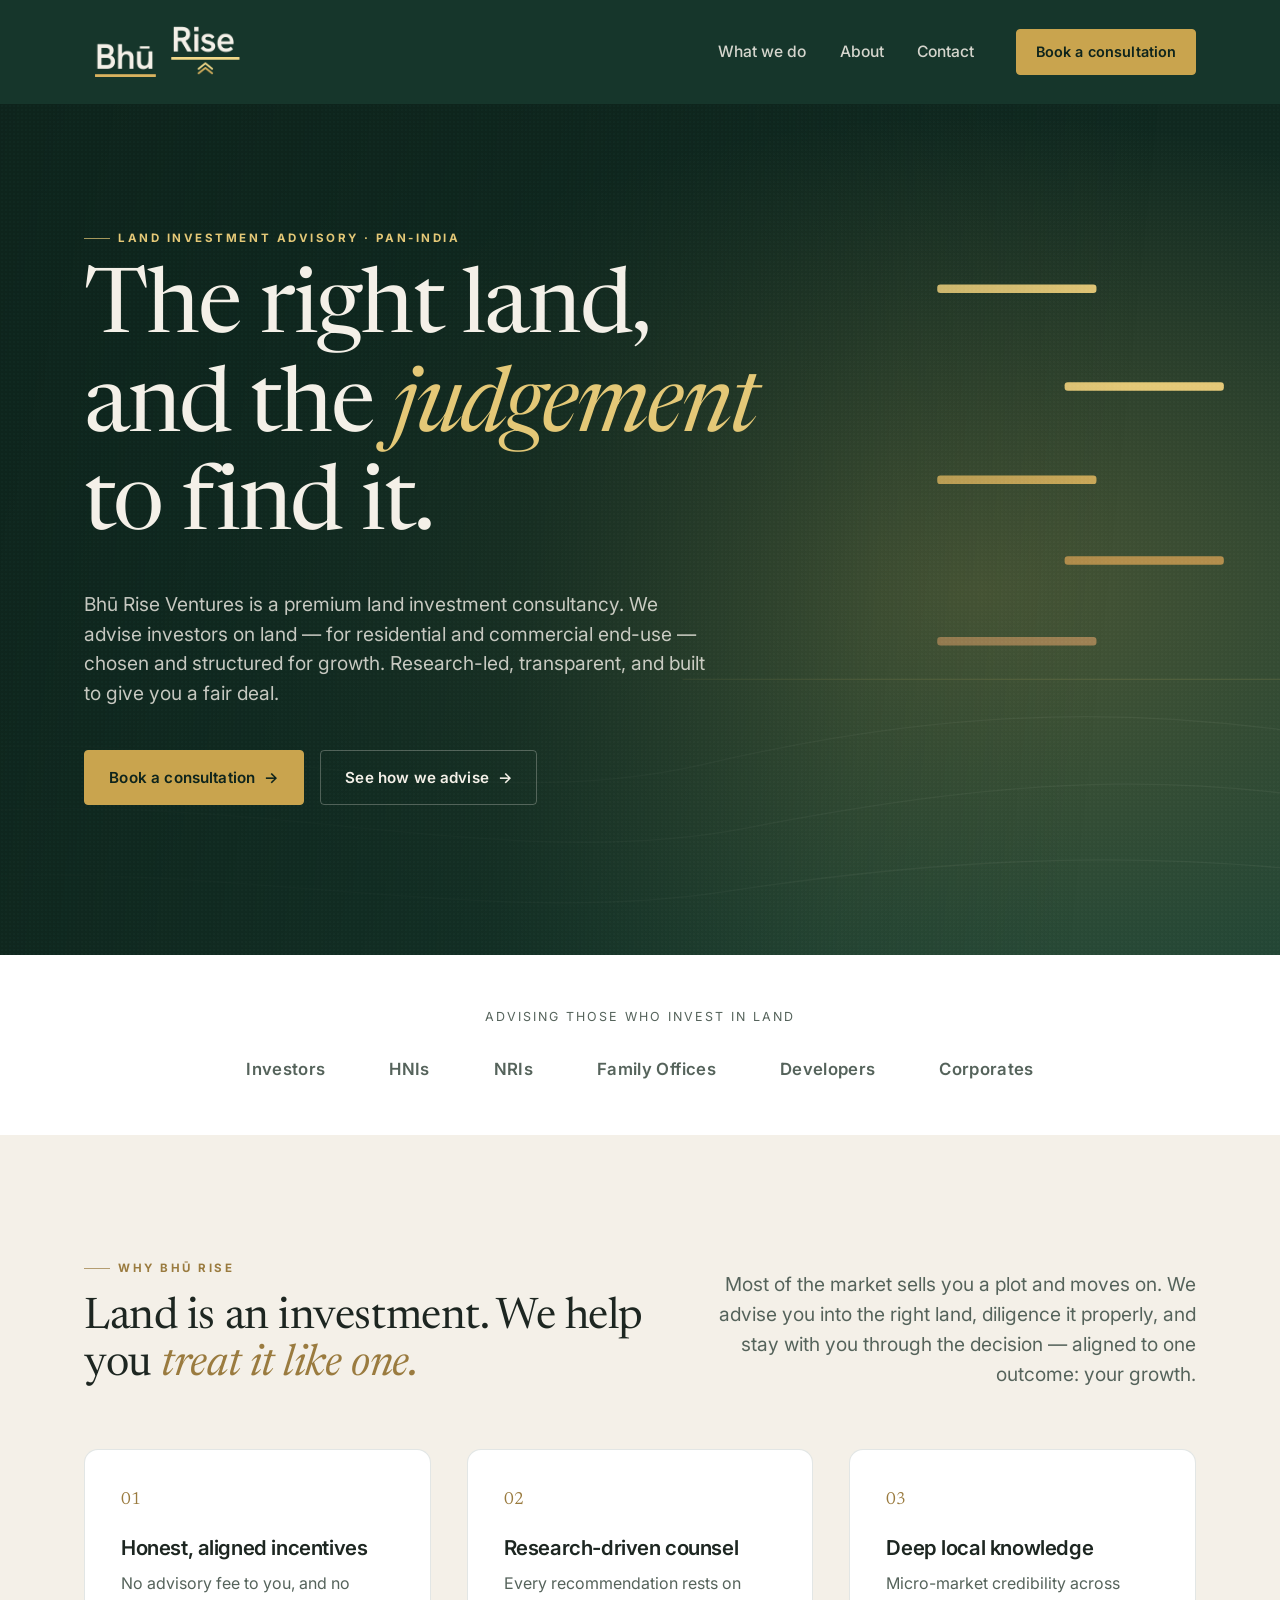
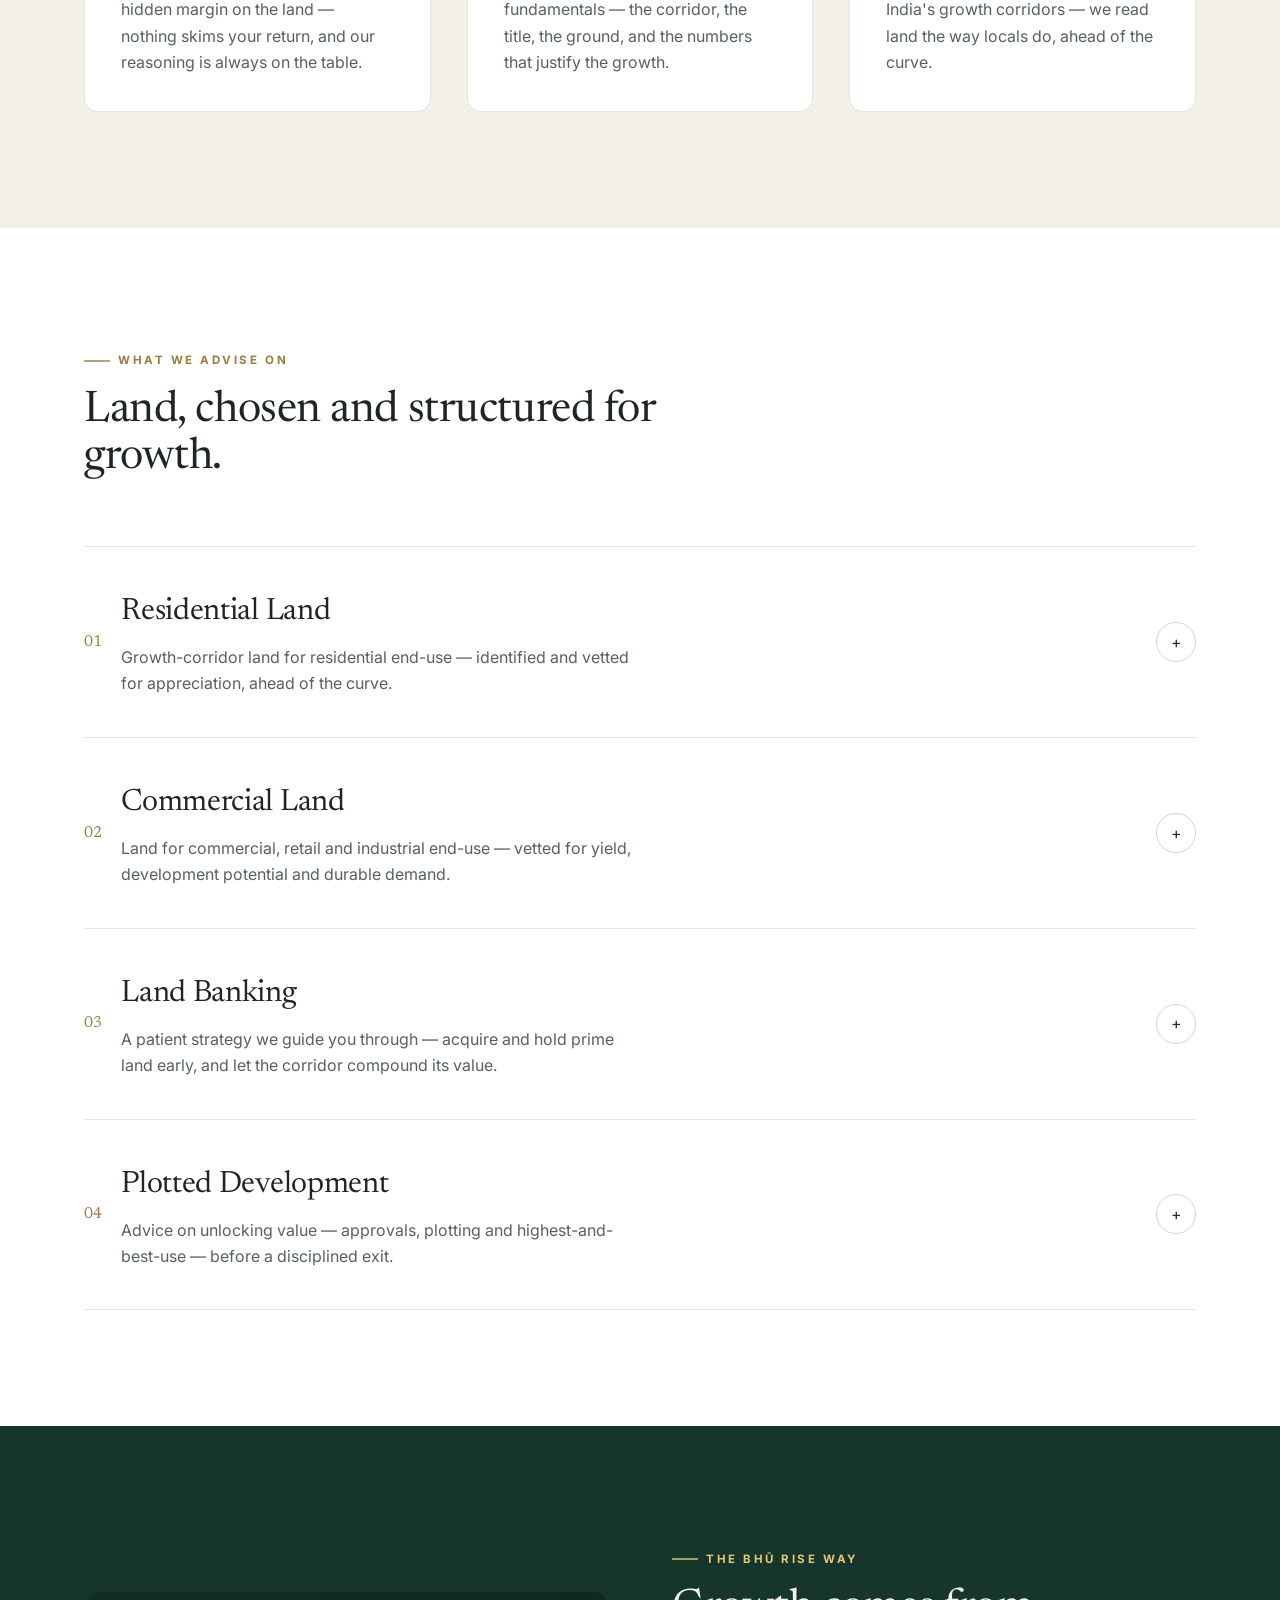
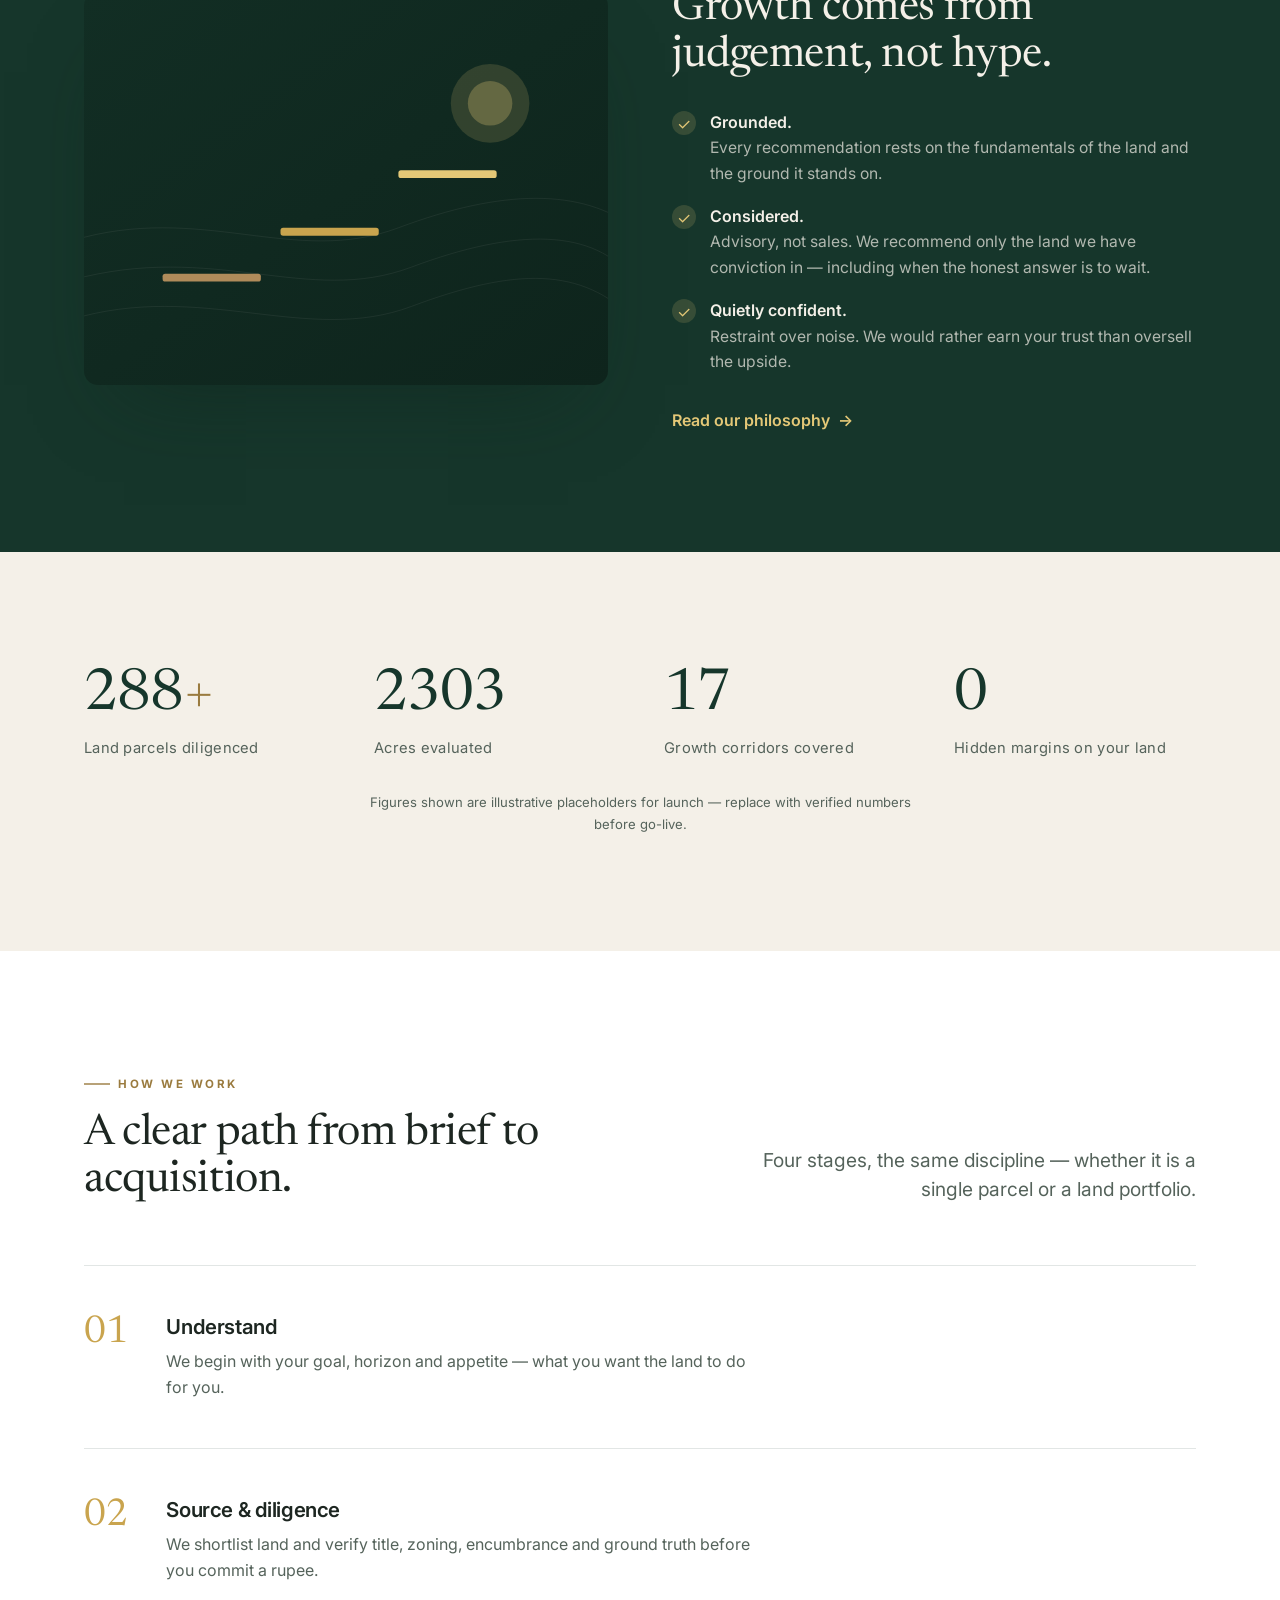
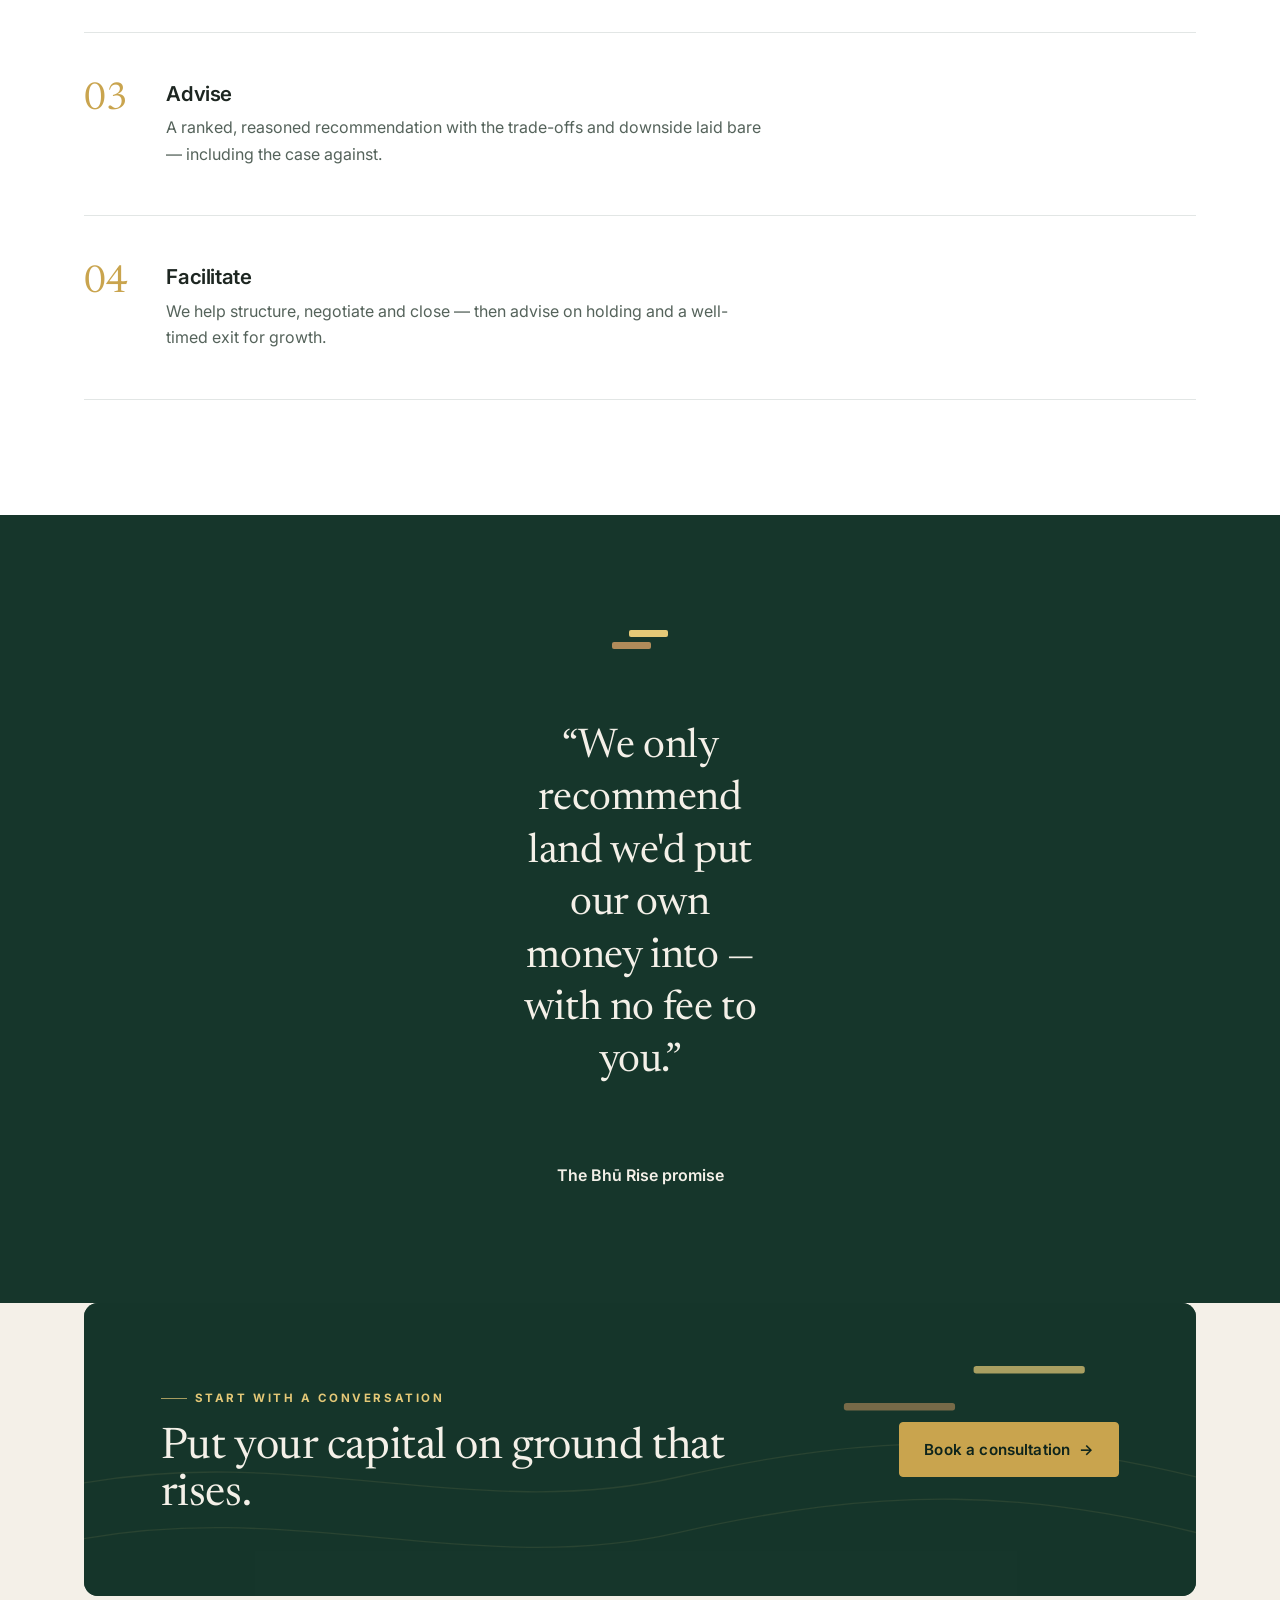
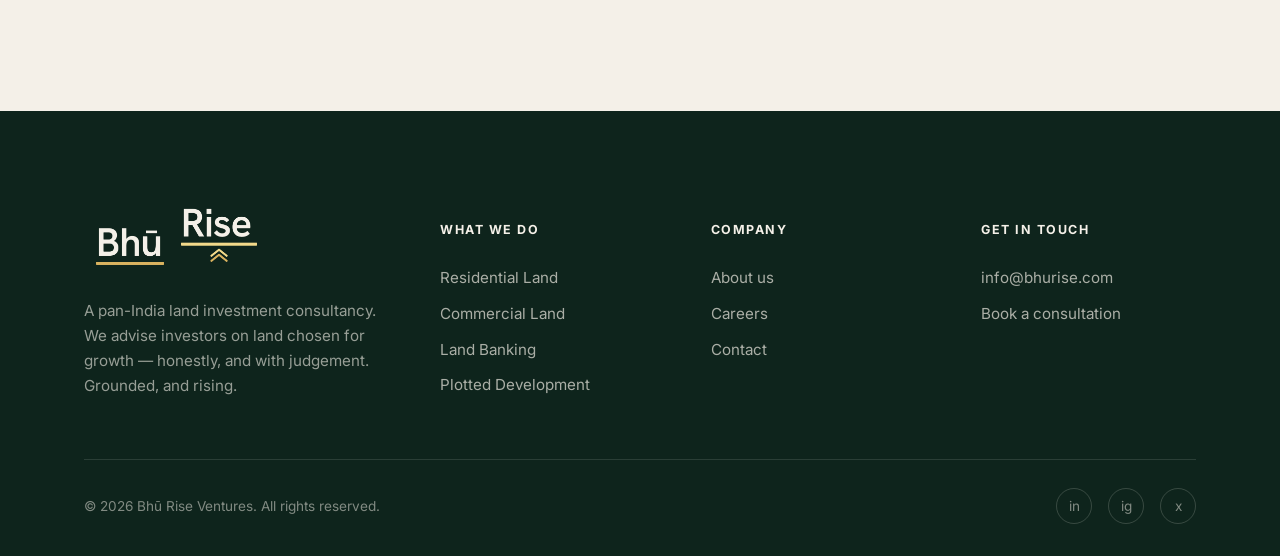
==== commit 38dcedee: "Hide Bhū Insights page for now Remove it from nav/mobile/footer on all pages, drop the homepage insi" ====
--- a/index.html
+++ b/index.html
@@ -68,9 +68,7 @@
         <img src="assets/img/png/bhurise-lockup-reversed-2x.png" alt="Bhū Rise Ventures">
       </a>
       <nav class="nav" aria-label="Primary">
-        <a href="advisory">What we do</a>
-        <a href="insights">Bhū Insights</a>
-        <a href="about">About</a>
+        <a href="advisory">What we do</a>        <a href="about">About</a>
         <a href="contact">Contact</a>
       </nav>
       <div class="nav-cta">
@@ -85,7 +83,6 @@
 
 <div class="mobile-nav" id="mobileNav" aria-label="Mobile navigation">
   <a href="advisory">What we do</a>
-  <a href="insights">Bhū Insights</a>
   <a href="about">About</a>
   <a href="contact">Contact</a>
   <a href="contact" class="btn btn--gold">Book a consultation</a>
@@ -313,59 +310,9 @@
   </div>
 </section>
 
-<!-- ================= INSIGHTS PREVIEW ================= -->
-<section class="section section--cream">
-  <div class="container">
-    <div class="split-head">
-      <div>
-        <p class="eyebrow" data-reveal="fade">Bhū Insights</p>
-        <h2 class="h2" data-reveal>Research worth reading before you invest.</h2>
-      </div>
-      <div class="right"><a href="insights" class="link-arrow" data-reveal data-delay="1">All Bhū Insights <span class="arrow">→</span></a></div>
-    </div>
-    <div class="grid g-3">
-      <a class="article" href="insights" data-reveal data-delay="1">
-        <div class="article__img">
-          <svg viewBox="0 0 640 400" preserveAspectRatio="xMidYMid slice" xmlns="http://www.w3.org/2000/svg" aria-hidden="true"><rect width="640" height="400" fill="#16362B"/><g fill="none" stroke="#E4C877" stroke-opacity="0.35" stroke-width="2"><path d="M0 300 C160 250 320 330 480 280 S640 240 640 260"/><path d="M0 340 C160 290 320 360 480 320 S640 280 640 300"/></g><rect x="60" y="230" width="90" height="6" rx="3" fill="#B08B5A"/><rect x="170" y="200" width="90" height="6" rx="3" fill="#C9A44E"/><rect x="280" y="164" width="90" height="6" rx="3" fill="#E4C877"/></svg>
-          <span class="article__tag">Corridors</span>
-        </div>
-        <div class="article__body">
-          <span class="article__meta">Strategy · 6 min</span>
-          <h3>Reading a growth corridor: the four signals that actually predict land appreciation</h3>
-          <p>Not the ones agents quote. A grounded framework for telling a genuine growth corridor from a well-marketed one.</p>
-          <span class="read">Read insight <span class="arrow">→</span></span>
-        </div>
-      </a>
-      <a class="article" href="insights" data-reveal data-delay="2">
-        <div class="article__img">
-          <svg viewBox="0 0 640 400" preserveAspectRatio="xMidYMid slice" xmlns="http://www.w3.org/2000/svg" aria-hidden="true"><rect width="640" height="400" fill="#1C4234"/><g fill="none" stroke="#F4F0E8" stroke-opacity="0.16" stroke-width="1.5"><path d="M0 260 C160 210 320 300 480 250 S640 210 640 230"/><path d="M0 320 C160 270 320 350 480 310 S640 270 640 290"/></g><rect x="240" y="150" width="160" height="10" rx="4" fill="#E4C877"/><rect x="200" y="176" width="160" height="10" rx="4" fill="#C9A44E"/></svg>
-          <span class="article__tag">Strategy</span>
-        </div>
-        <div class="article__body">
-          <span class="article__meta">Strategy · 7 min</span>
-          <h3>Residential vs commercial land: where the better risk-adjusted returns actually sit</h3>
-          <p>Two very different return profiles. How to weigh horizon, liquidity and development risk before you commit.</p>
-          <span class="read">Read insight <span class="arrow">→</span></span>
-        </div>
-      </a>
-      <a class="article" href="insights" data-reveal data-delay="3">
-        <div class="article__img">
-          <svg viewBox="0 0 640 400" preserveAspectRatio="xMidYMid slice" xmlns="http://www.w3.org/2000/svg" aria-hidden="true"><rect width="640" height="400" fill="#0E241C"/><circle cx="440" cy="150" r="70" fill="#E4C877" fill-opacity="0.18"/><circle cx="440" cy="150" r="40" fill="#E4C877" fill-opacity="0.3"/><g fill="none" stroke="#E4C877" stroke-opacity="0.3" stroke-width="2"><path d="M0 300 C160 250 320 330 480 280 S640 240 640 260"/></g><rect x="60" y="250" width="110" height="6" rx="3" fill="#B08B5A"/><rect x="60" y="270" width="150" height="6" rx="3" fill="#9A7B3F"/></svg>
-          <span class="article__tag">Diligence</span>
-        </div>
-        <div class="article__body">
-          <span class="article__meta">Diligence · 5 min</span>
-          <h3>Why land diligence fails: the title and zoning traps we catch most often</h3>
-          <p>The ground tells the truth. A field guide to the checks that separate a parcel from a problem.</p>
-          <span class="read">Read insight <span class="arrow">→</span></span>
-        </div>
-      </a>
-    </div>
-  </div>
-</section>
 
 <!-- ================= PULL QUOTE ================= -->
-<section class="section section--white">
+<section class="section section--forest">
   <div class="container">
     <div class="pquote-block center" style="max-width:24ch;margin-inline:auto;text-align:center">
       <div class="horizon" style="margin-inline:auto" data-reveal="fade" aria-hidden="true"><i></i><i></i></div>
@@ -416,9 +363,7 @@
       </div>
       <div class="footer-col">
         <h5>Company</h5>
-        <a href="about">About us</a>
-        <a href="insights">Bhū Insights</a>
-        <a href="mailto:careers@bhurise.com">Careers</a>
+        <a href="about">About us</a>        <a href="mailto:careers@bhurise.com">Careers</a>
         <a href="contact">Contact</a>
       </div>
       <div class="footer-col">
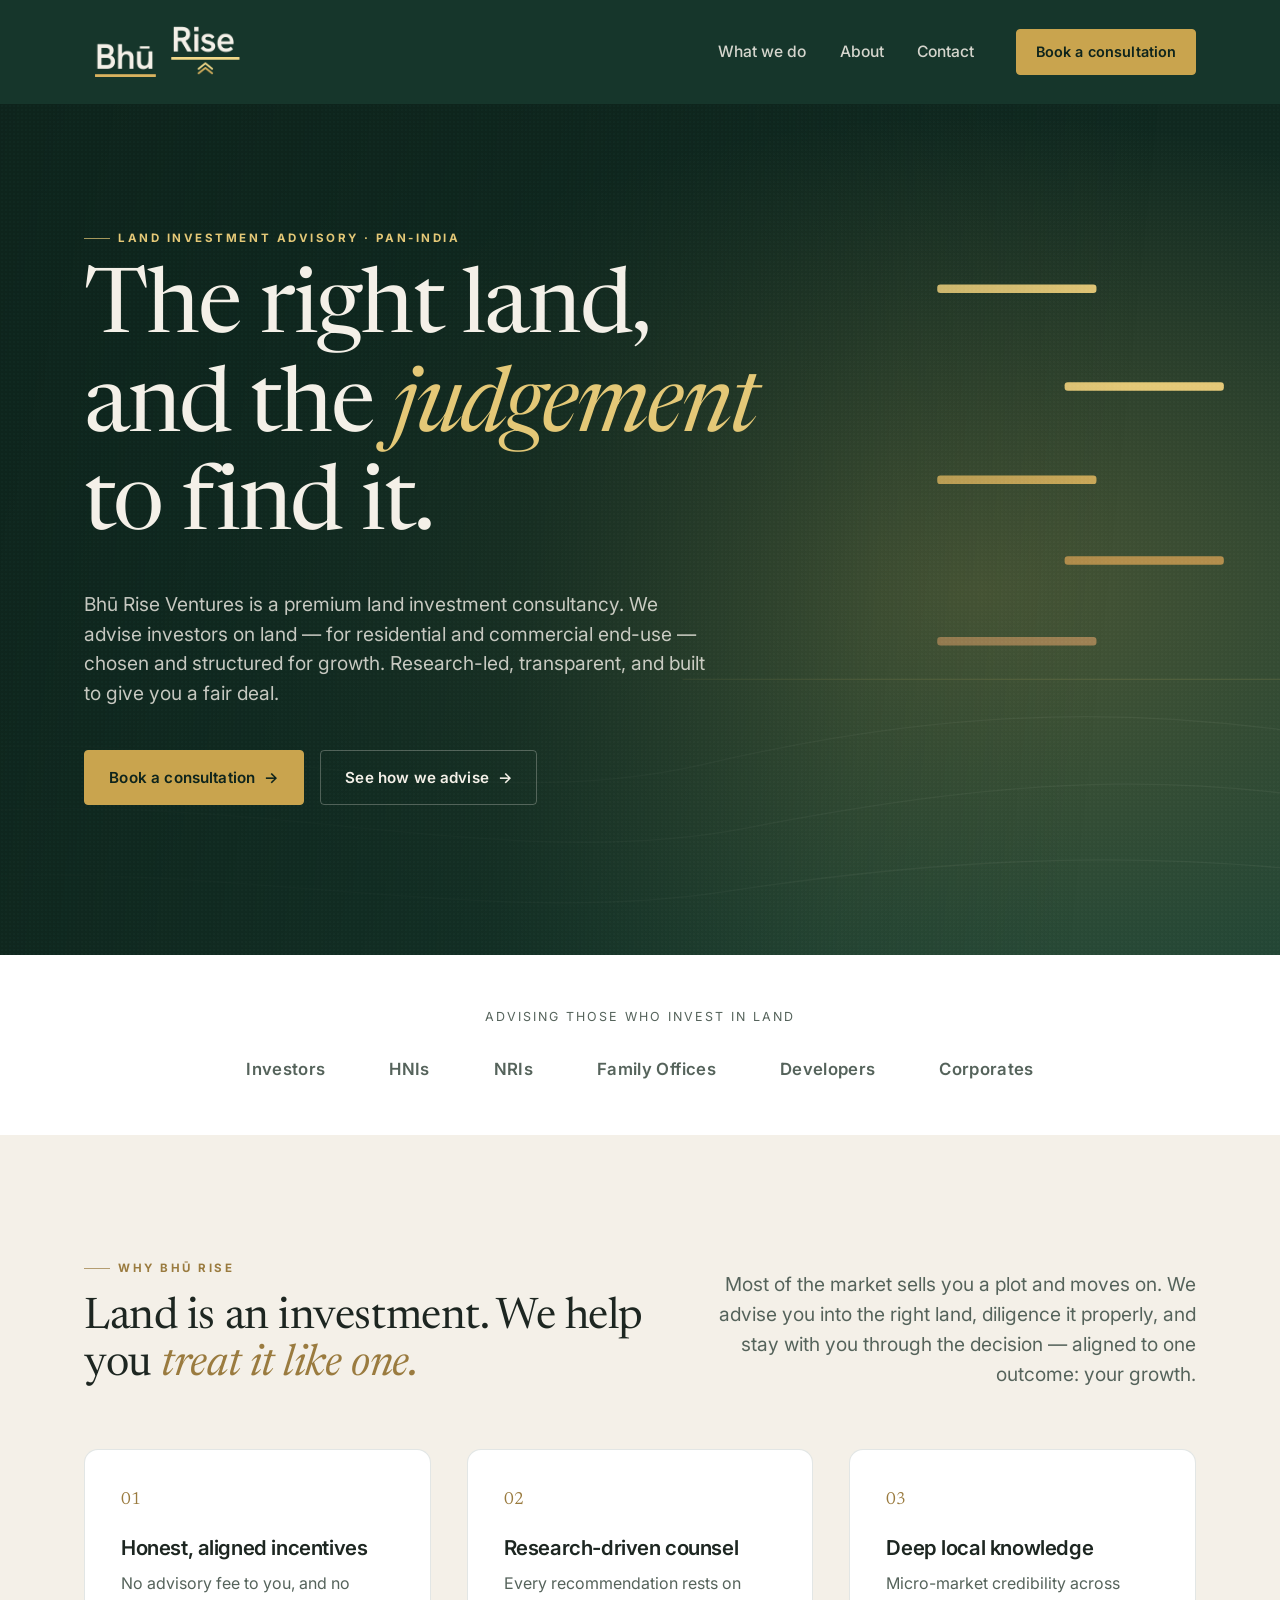
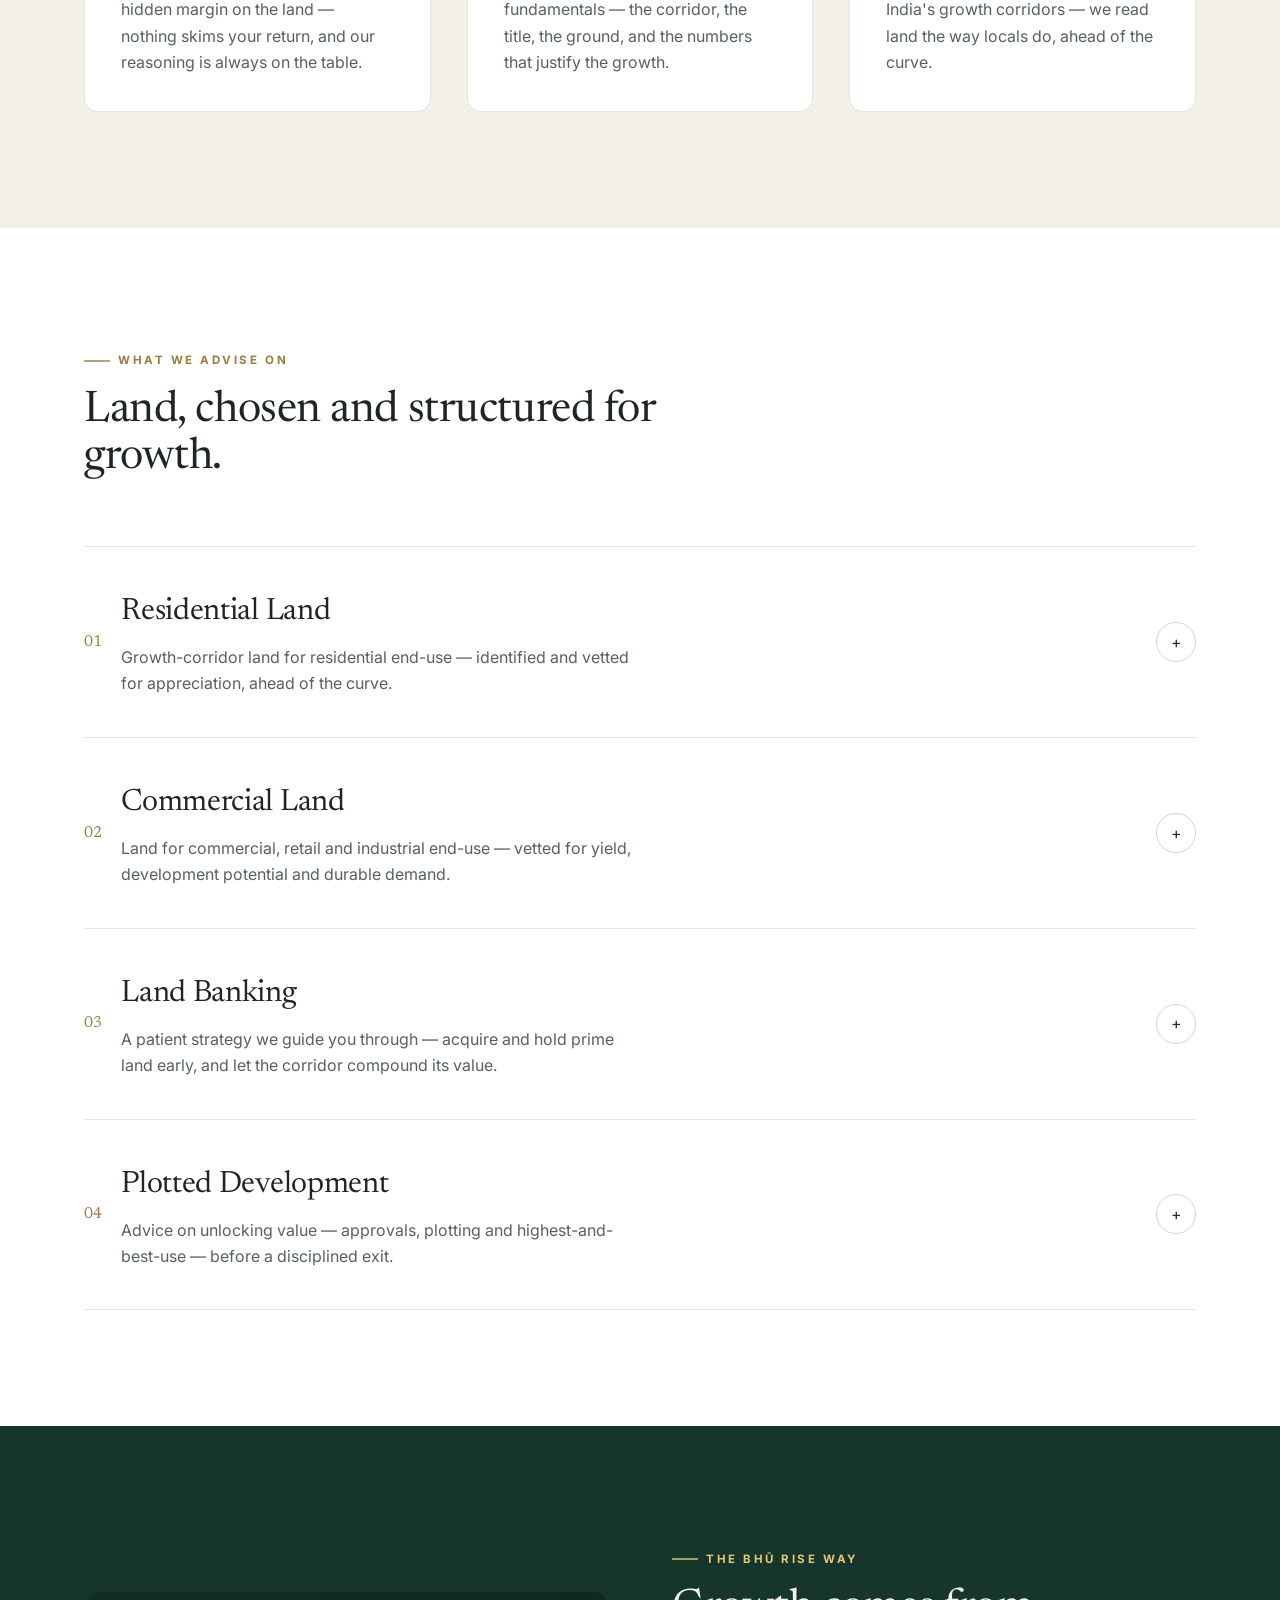
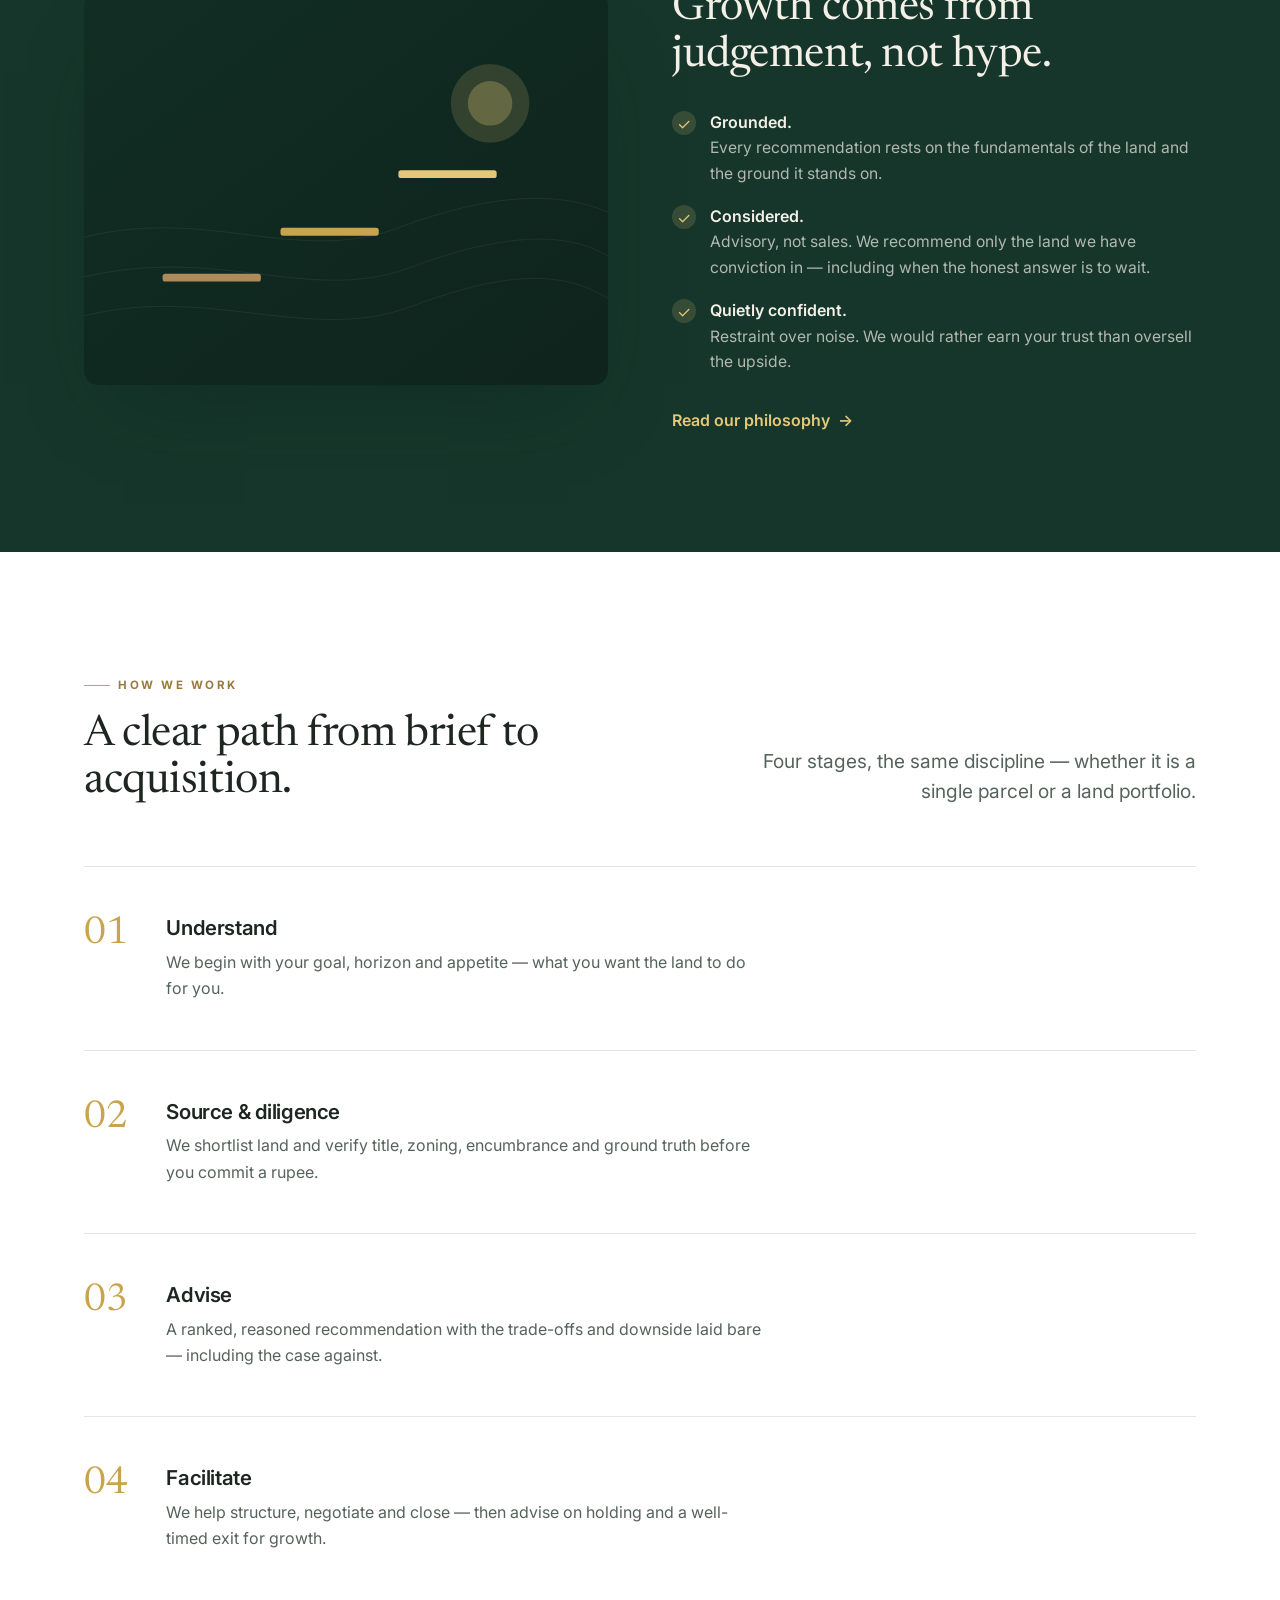
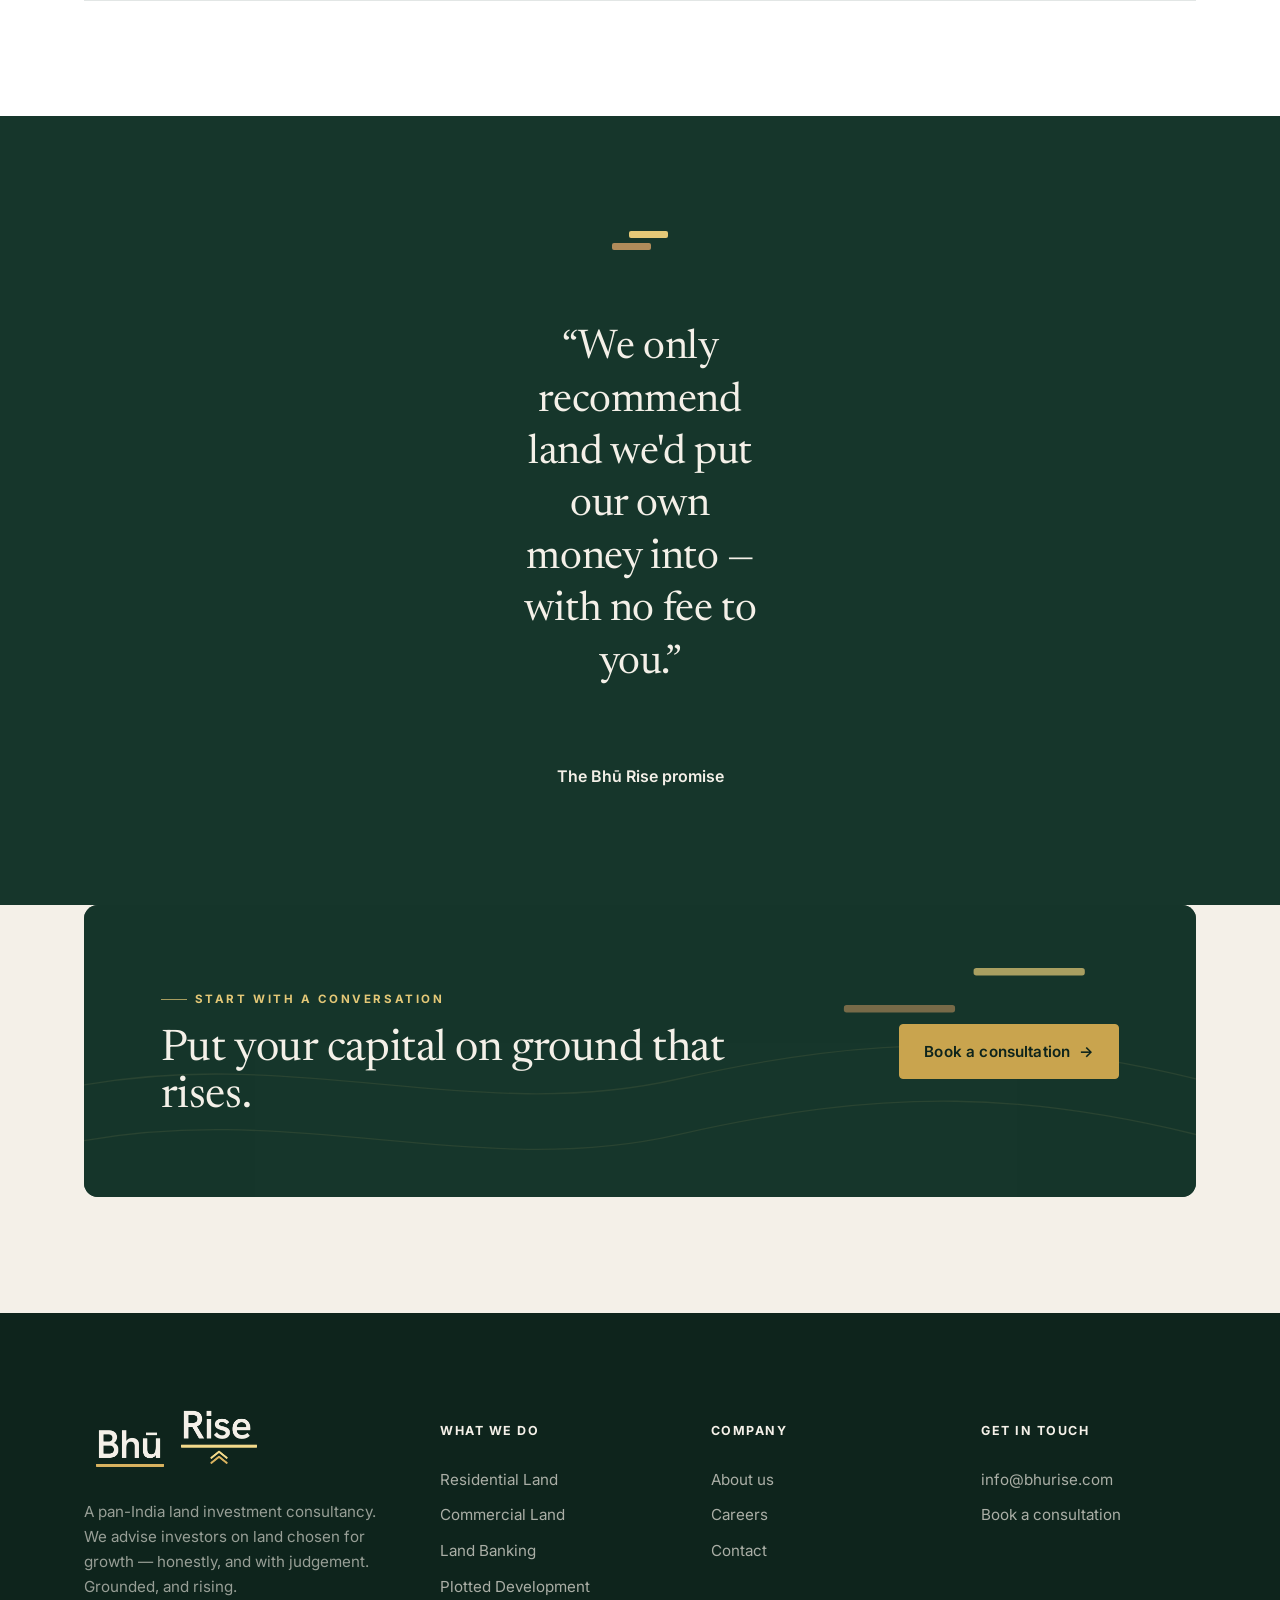
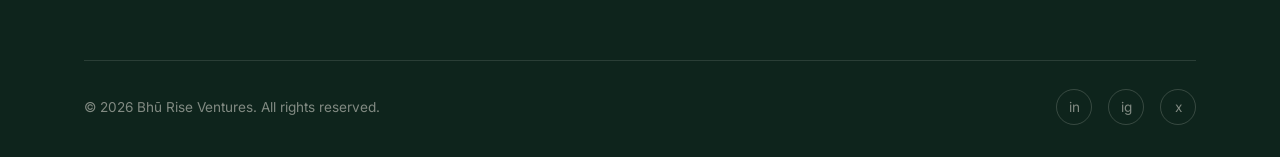
==== commit e113418f: "Remove homepage Stats section; centre orphaned About card - Hide the illustrative Stats band on the " ====
--- a/index.html
+++ b/index.html
@@ -266,30 +266,6 @@
   </div>
 </section>
 
-<!-- ================= STATS ================= -->
-<section class="section section--cream">
-  <div class="container">
-    <div class="stats">
-      <div class="stat" data-reveal data-delay="1">
-        <div class="num"><span data-count="300">0</span><span class="suffix">+</span></div>
-        <div class="label">Land parcels diligenced</div>
-      </div>
-      <div class="stat" data-reveal data-delay="2">
-        <div class="num"><span data-count="2400">0</span></div>
-        <div class="label">Acres evaluated</div>
-      </div>
-      <div class="stat" data-reveal data-delay="3">
-        <div class="num"><span data-count="18">0</span></div>
-        <div class="label">Growth corridors covered</div>
-      </div>
-      <div class="stat" data-reveal data-delay="4">
-        <div class="num"><span data-count="0">0</span></div>
-        <div class="label">Hidden margins on your land</div>
-      </div>
-    </div>
-    <p class="disclaimer center mt-4" data-reveal="fade" style="margin-inline:auto">Figures shown are illustrative placeholders for launch — replace with verified numbers before go-live.</p>
-  </div>
-</section>
 
 <!-- ================= HOW WE WORK ================= -->
 <section class="section section--white">
--- a/assets/css/styles.css
+++ b/assets/css/styles.css
@@ -85,6 +85,10 @@
 .grid{display:grid;gap:clamp(20px,3vw,36px)}
 @media(min-width:720px){.g-2{grid-template-columns:repeat(2,1fr)}}
 @media(min-width:900px){.g-3{grid-template-columns:repeat(3,1fr)}.g-4{grid-template-columns:repeat(4,1fr)}}
+/* two-up layout that centres an orphaned last card instead of left-aligning it */
+.grid-center{display:flex;flex-wrap:wrap;justify-content:center}
+.grid-center>*{flex:1 1 340px;max-width:calc(50% - clamp(10px,1.5vw,18px))}
+@media(max-width:640px){.grid-center>*{max-width:100%}}
 
 /* ---------- Typography ---------- */
 .eyebrow{
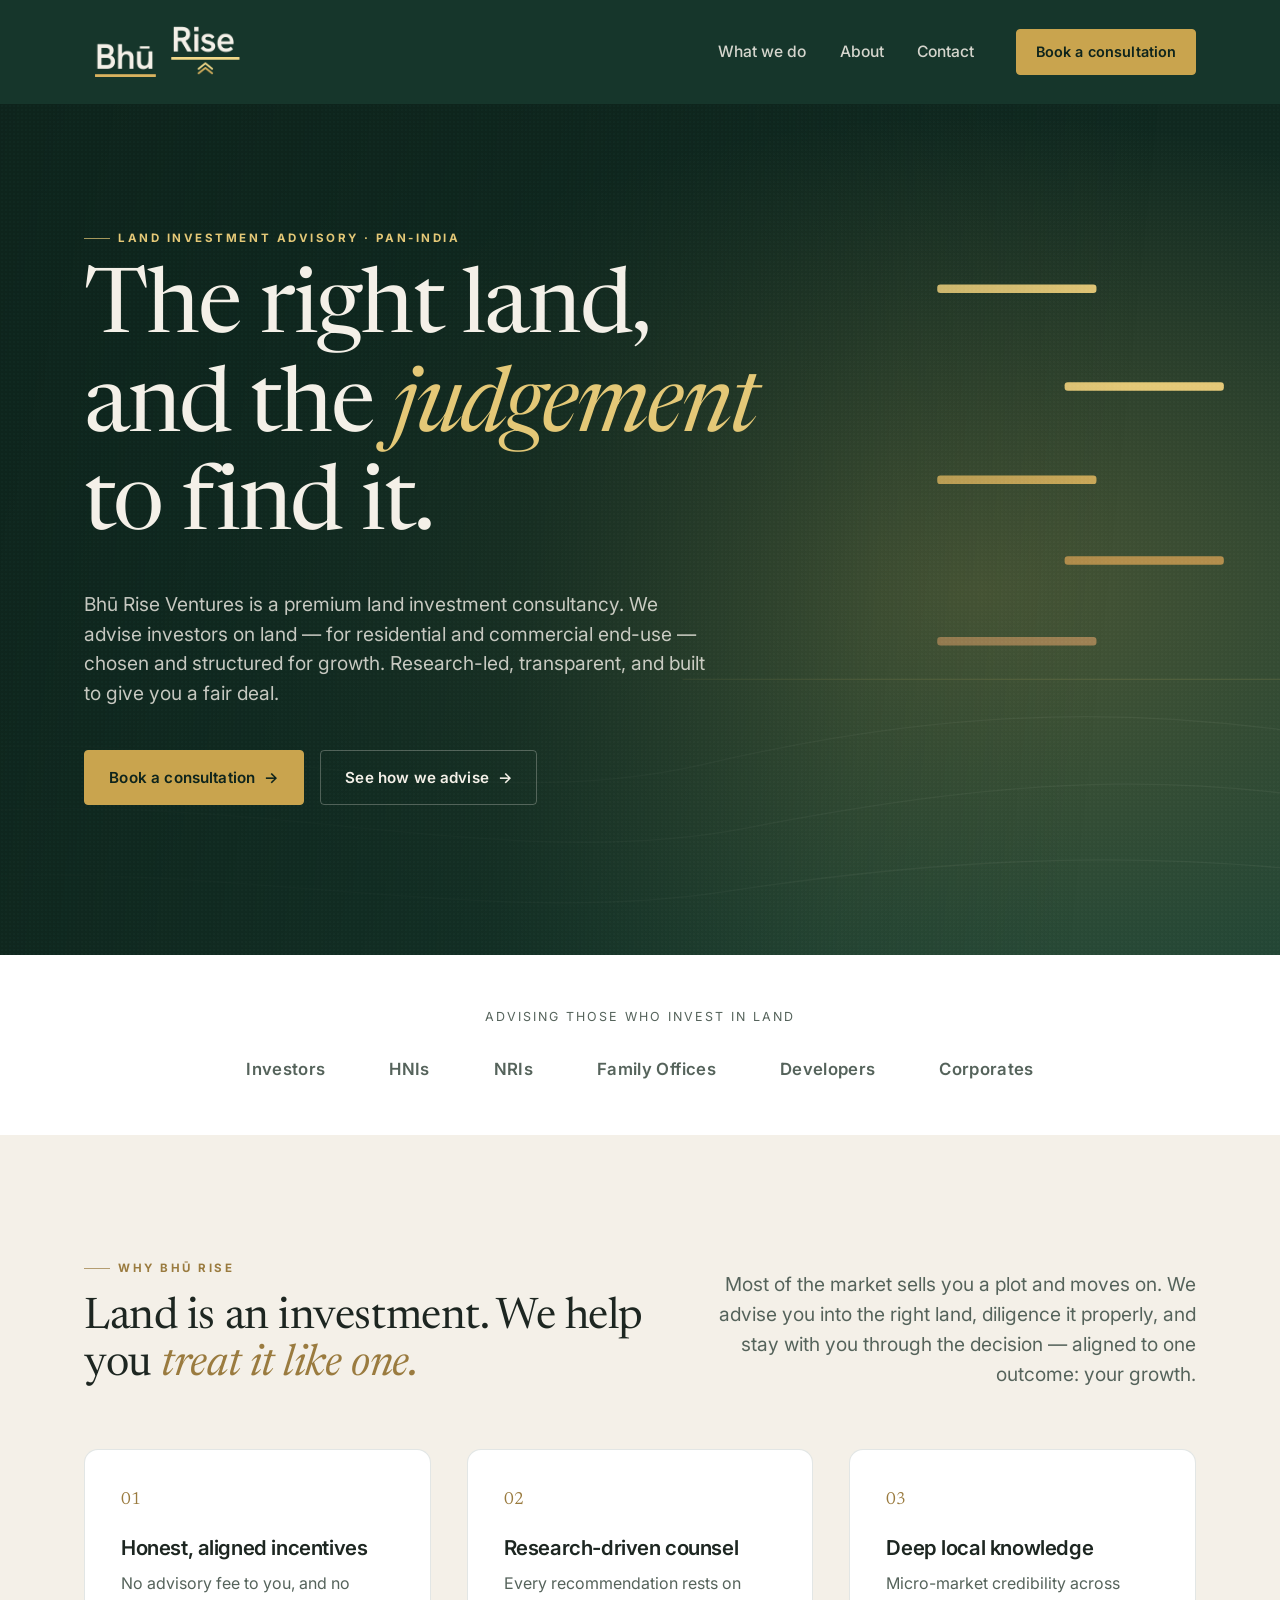
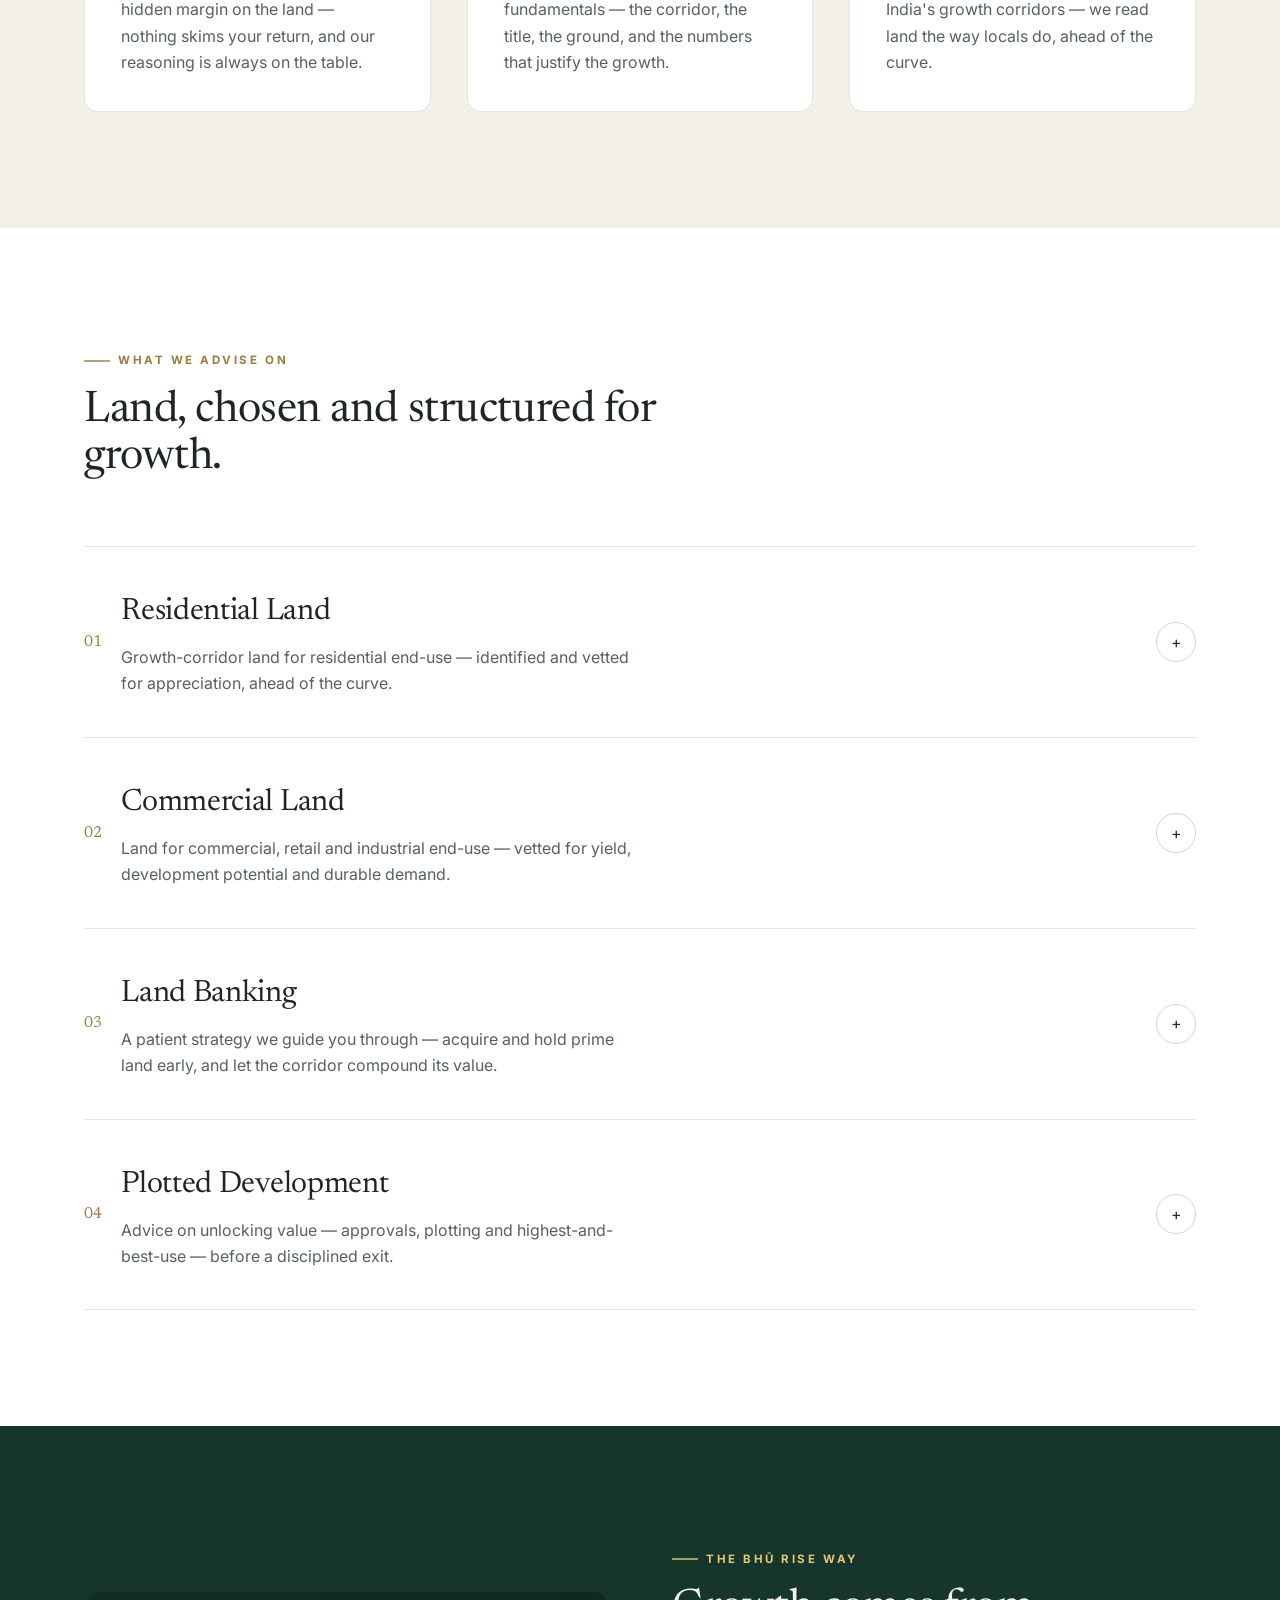
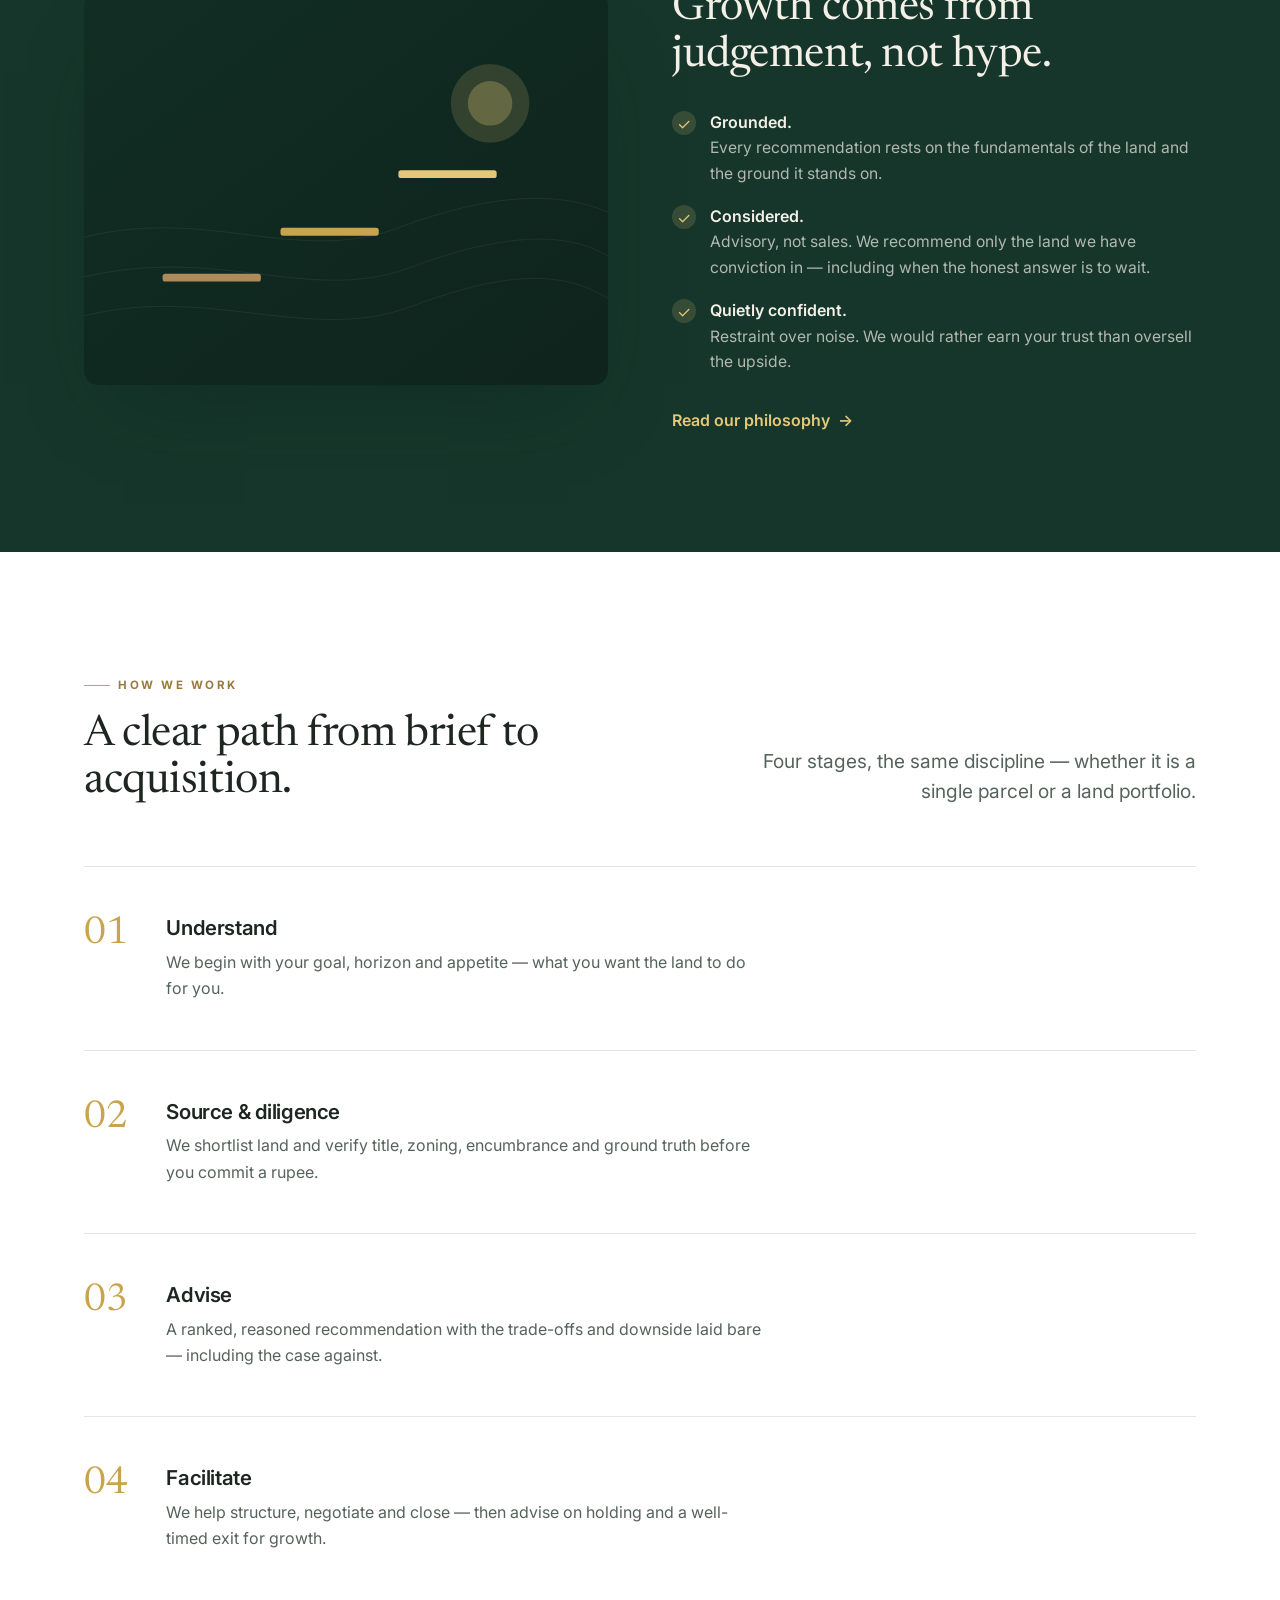
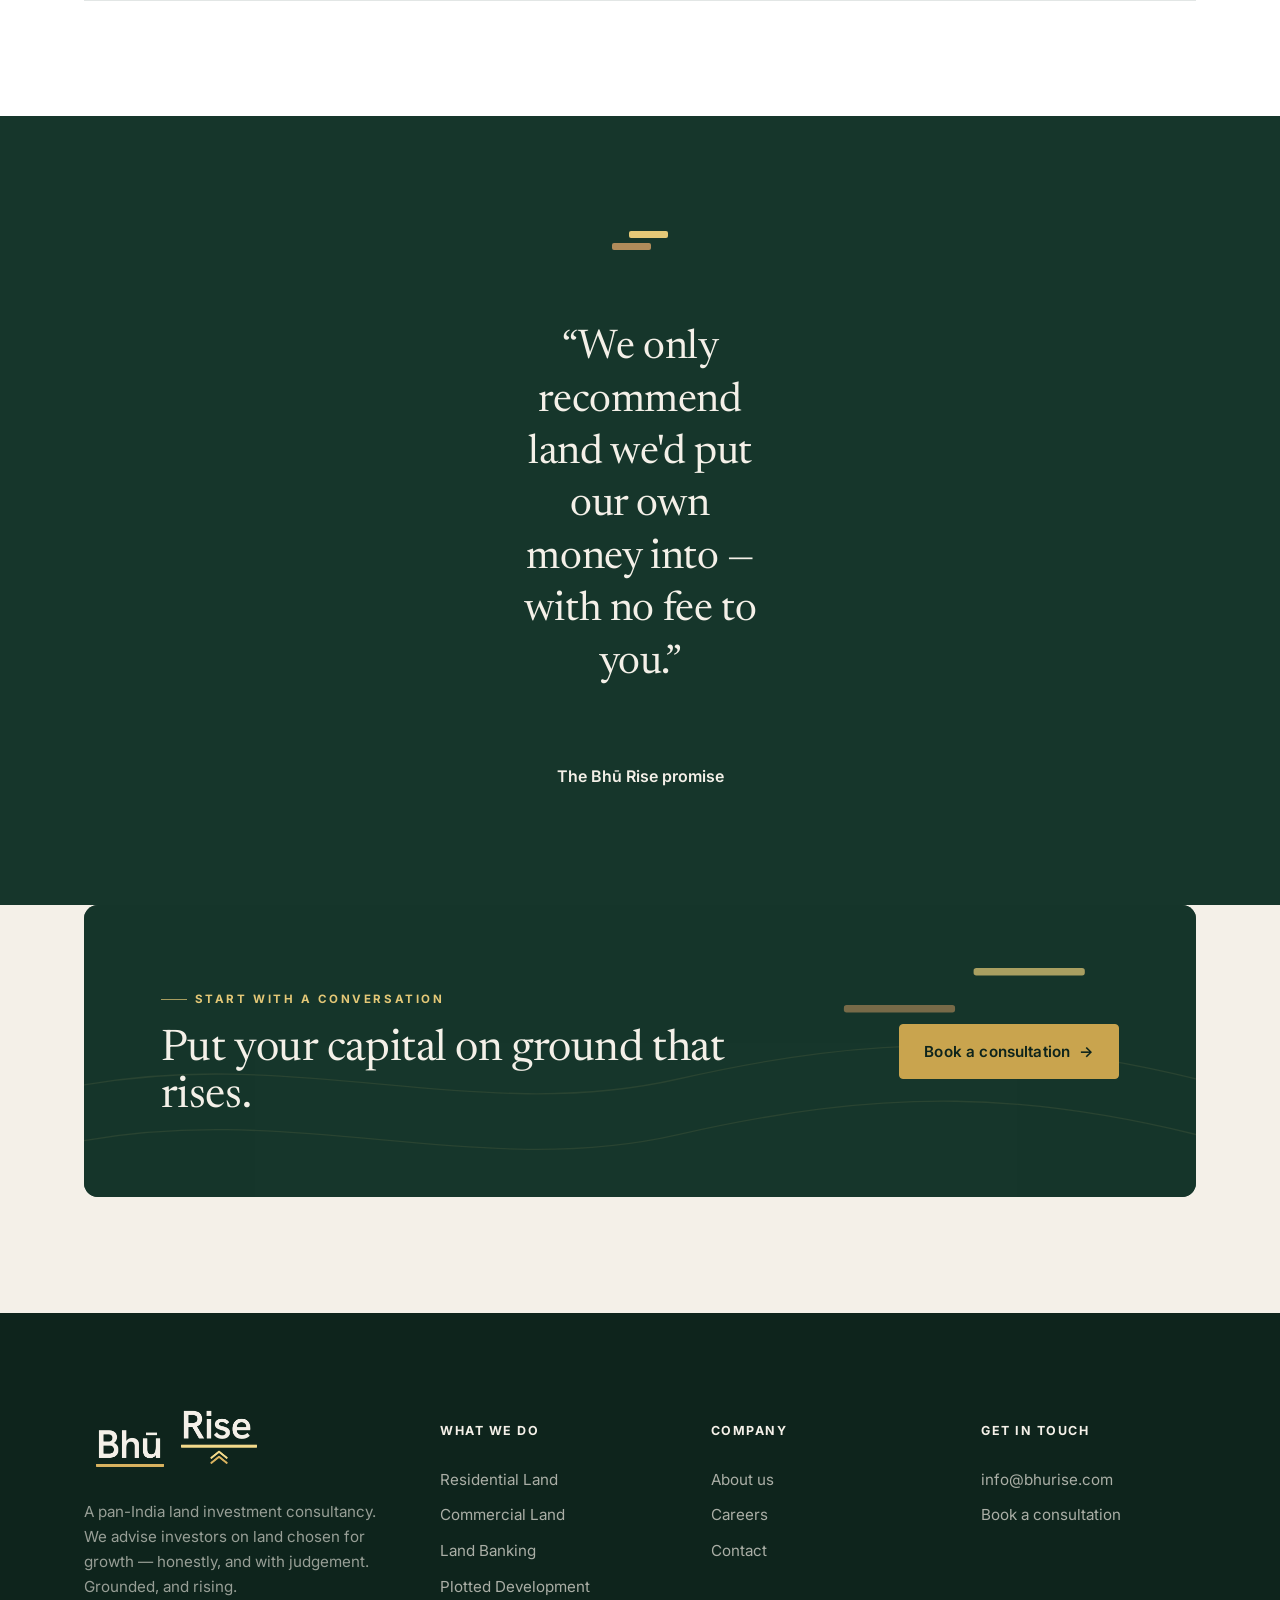
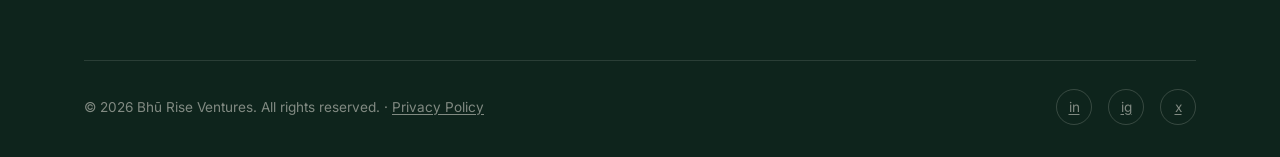
==== commit e135c50a: "Add Privacy Policy page, linked from footer sitewide New /privacy page matching site design; reflect" ====
--- a/index.html
+++ b/index.html
@@ -349,7 +349,7 @@
       </div>
     </div>
     <div class="footer-bottom">
-      <span>© <span id="year">2026</span> Bhū Rise Ventures. All rights reserved.</span>
+      <span>© <span id="year">2026</span> Bhū Rise Ventures. All rights reserved. · <a href="privacy">Privacy Policy</a></span>
       <div class="socials">
         <a href="#" aria-label="LinkedIn">in</a>
         <a href="#" aria-label="Instagram">ig</a>
--- a/assets/css/styles.css
+++ b/assets/css/styles.css
@@ -86,9 +86,32 @@
 @media(min-width:720px){.g-2{grid-template-columns:repeat(2,1fr)}}
 @media(min-width:900px){.g-3{grid-template-columns:repeat(3,1fr)}.g-4{grid-template-columns:repeat(4,1fr)}}
 /* two-up layout that centres an orphaned last card instead of left-aligning it */
-.grid-center{display:flex;flex-wrap:wrap;justify-content:center}
-.grid-center>*{flex:1 1 340px;max-width:calc(50% - clamp(10px,1.5vw,18px))}
-@media(max-width:640px){.grid-center>*{max-width:100%}}
+.grid-center{display:flex;flex-wrap:wrap;justify-content:center;align-items:stretch}
+.grid-center>.card{flex:1 1 340px;max-width:calc(50% - clamp(10px,1.5vw,18px));height:auto}
+@media(max-width:640px){.grid-center>.card{max-width:100%}}
+
+/* Contact: narrowed map + portrait office-video frame */
+.map-row{--h:clamp(360px,42vw,500px);display:grid;grid-template-columns:1fr calc(var(--h) * 0.5625);gap:clamp(16px,2vw,28px);height:var(--h);align-items:stretch}
+.map-frame{height:100%;border-radius:var(--radius-lg);overflow:hidden;border:1px solid var(--line-strong);box-shadow:var(--shadow-md)}
+.map-frame iframe{width:100%;height:100%;border:0;display:block}
+.video-frame{margin:0;height:100%;border-radius:var(--radius-lg);overflow:hidden;border:3px solid var(--forest);box-shadow:var(--shadow-lg);background:#0E241C}
+.video-frame video{width:100%;height:100%;object-fit:cover;display:block}
+@media(max-width:760px){
+  .map-row{grid-template-columns:1fr;height:auto}
+  .map-frame{height:clamp(240px,55vw,340px)}
+  .video-frame{height:auto;aspect-ratio:9/16;width:min(300px,78%);margin-inline:auto}
+}
+
+/* Leadership photo tiles */
+.team-grid{align-items:start}
+.team-photo{aspect-ratio:1;border-radius:var(--radius-lg);overflow:hidden;margin-bottom:1.4rem;background:var(--forest);box-shadow:var(--shadow-md)}
+.team-photo img,.team-photo svg{width:100%;height:100%;object-fit:cover;display:block}
+.bio-more[hidden]{display:none}
+.bio-more>p{margin-top:.9rem}
+.bio-toggle{margin-top:1rem;background:none;border:0;padding:0;cursor:pointer;color:var(--brass);font-weight:600;font-family:inherit;font-size:.95rem;display:inline-flex;align-items:center;gap:.4rem}
+.bio-toggle:hover{text-decoration:underline}
+.bio-toggle .ic{transition:transform .3s var(--ease)}
+.bio-toggle[aria-expanded="true"] .ic{transform:rotate(90deg)}
 
 /* ---------- Typography ---------- */
 .eyebrow{
@@ -361,6 +384,8 @@
 .footer-col a{display:block;padding:.35em 0;color:rgba(244,240,232,.68);font-size:.95rem;transition:color .25s,padding-left .25s}
 .footer-col a:hover{color:var(--gold-light);padding-left:4px}
 .footer-bottom{display:flex;flex-wrap:wrap;gap:1rem;justify-content:space-between;align-items:center;padding-top:28px;font-size:.85rem;color:rgba(244,240,232,.5)}
+.footer-bottom a{color:inherit;text-decoration:underline;text-underline-offset:2px;transition:color .25s}
+.footer-bottom a:hover{color:var(--gold-light)}
 .footer-bottom .socials{display:flex;gap:1rem}
 .footer-bottom .socials a{width:36px;height:36px;border:1px solid rgba(244,240,232,.18);border-radius:50%;display:grid;place-items:center;transition:border-color .3s,color .3s,transform .3s}
 .footer-bottom .socials a:hover{border-color:var(--gold-light);color:var(--gold-light);transform:translateY(-2px)}
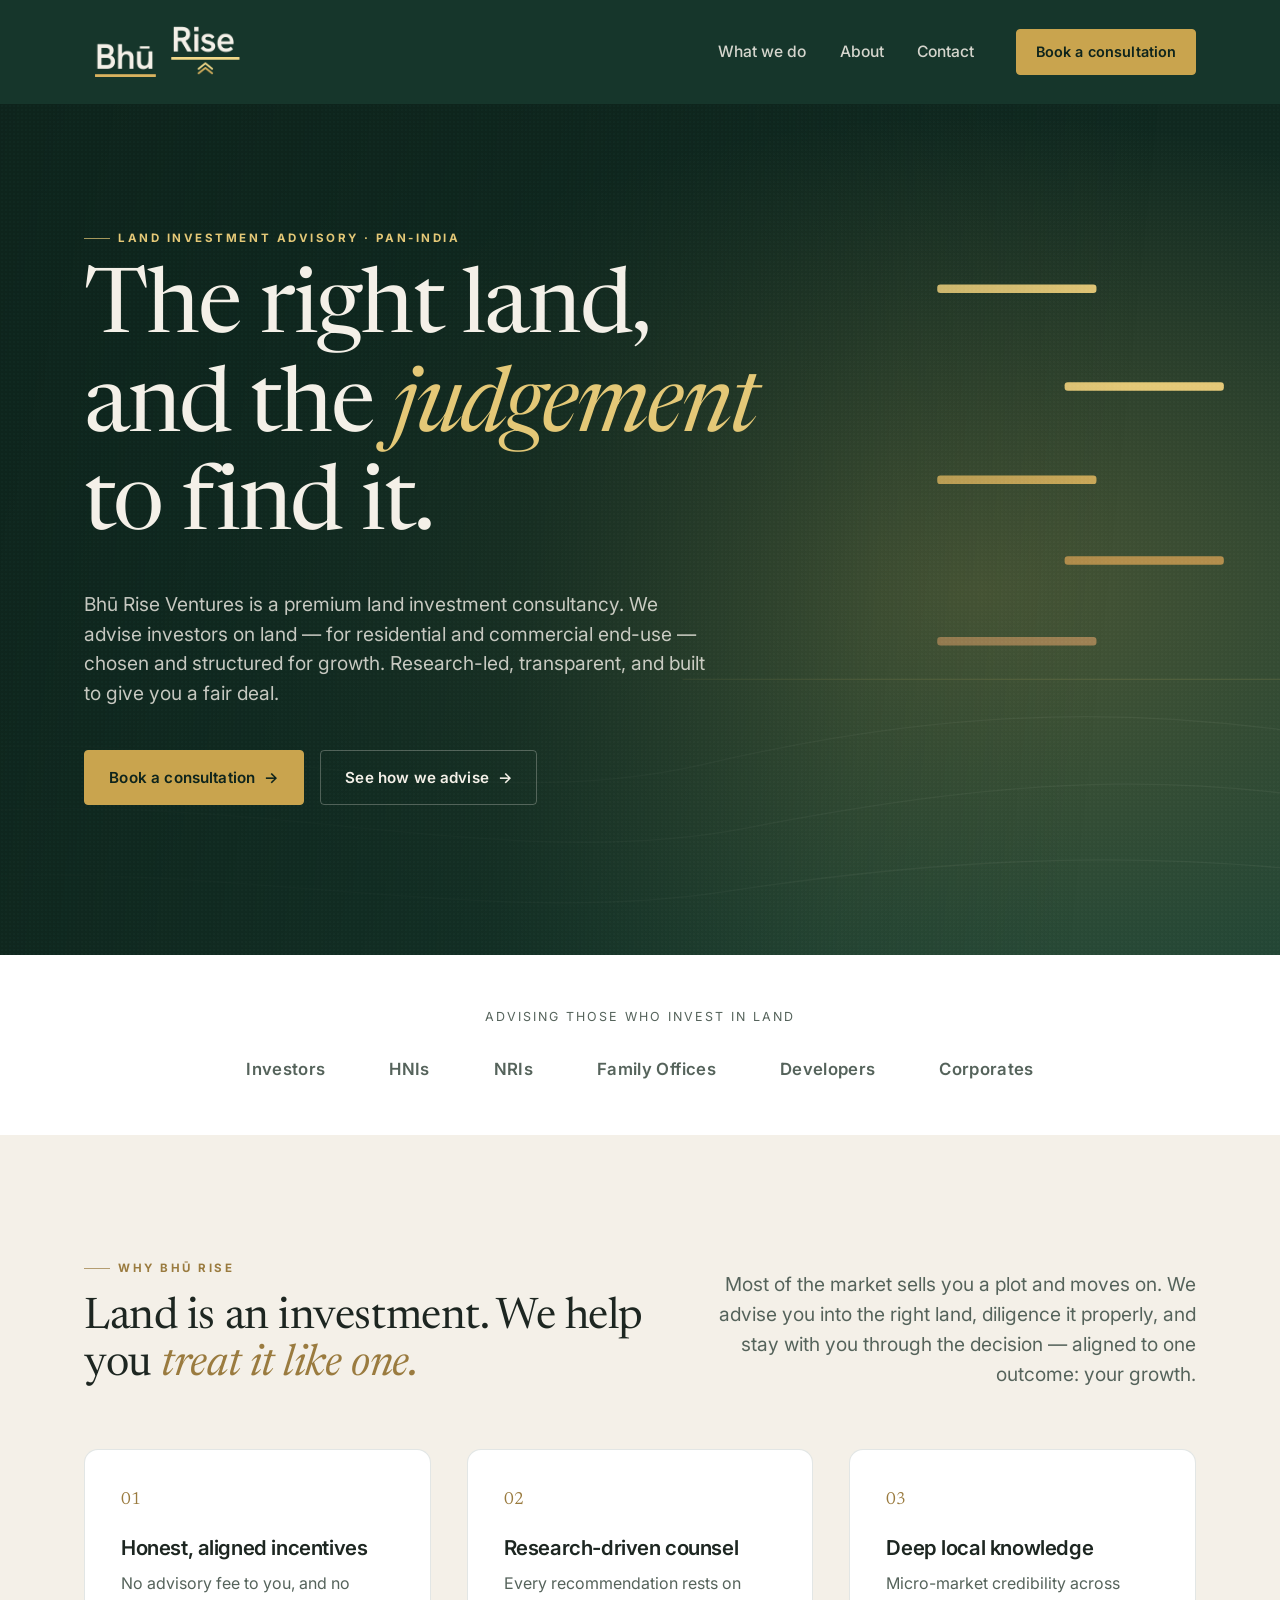
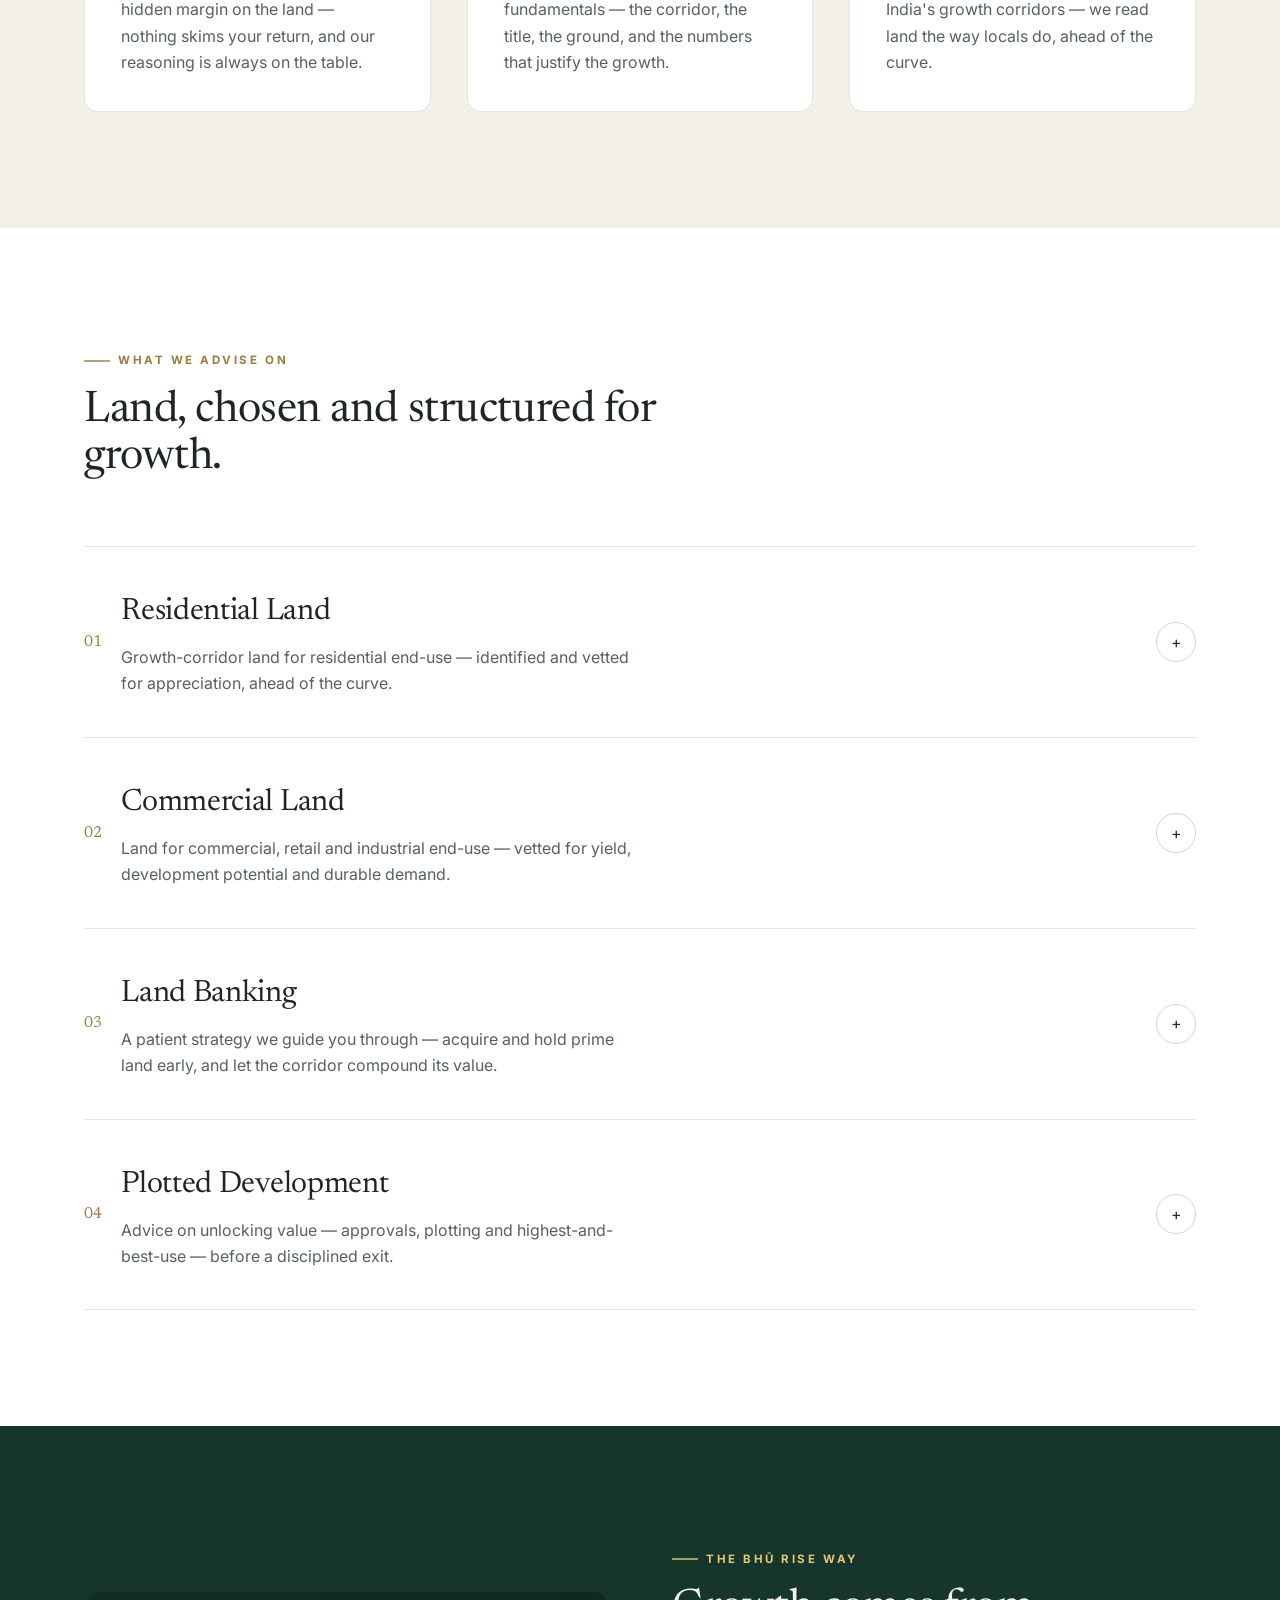
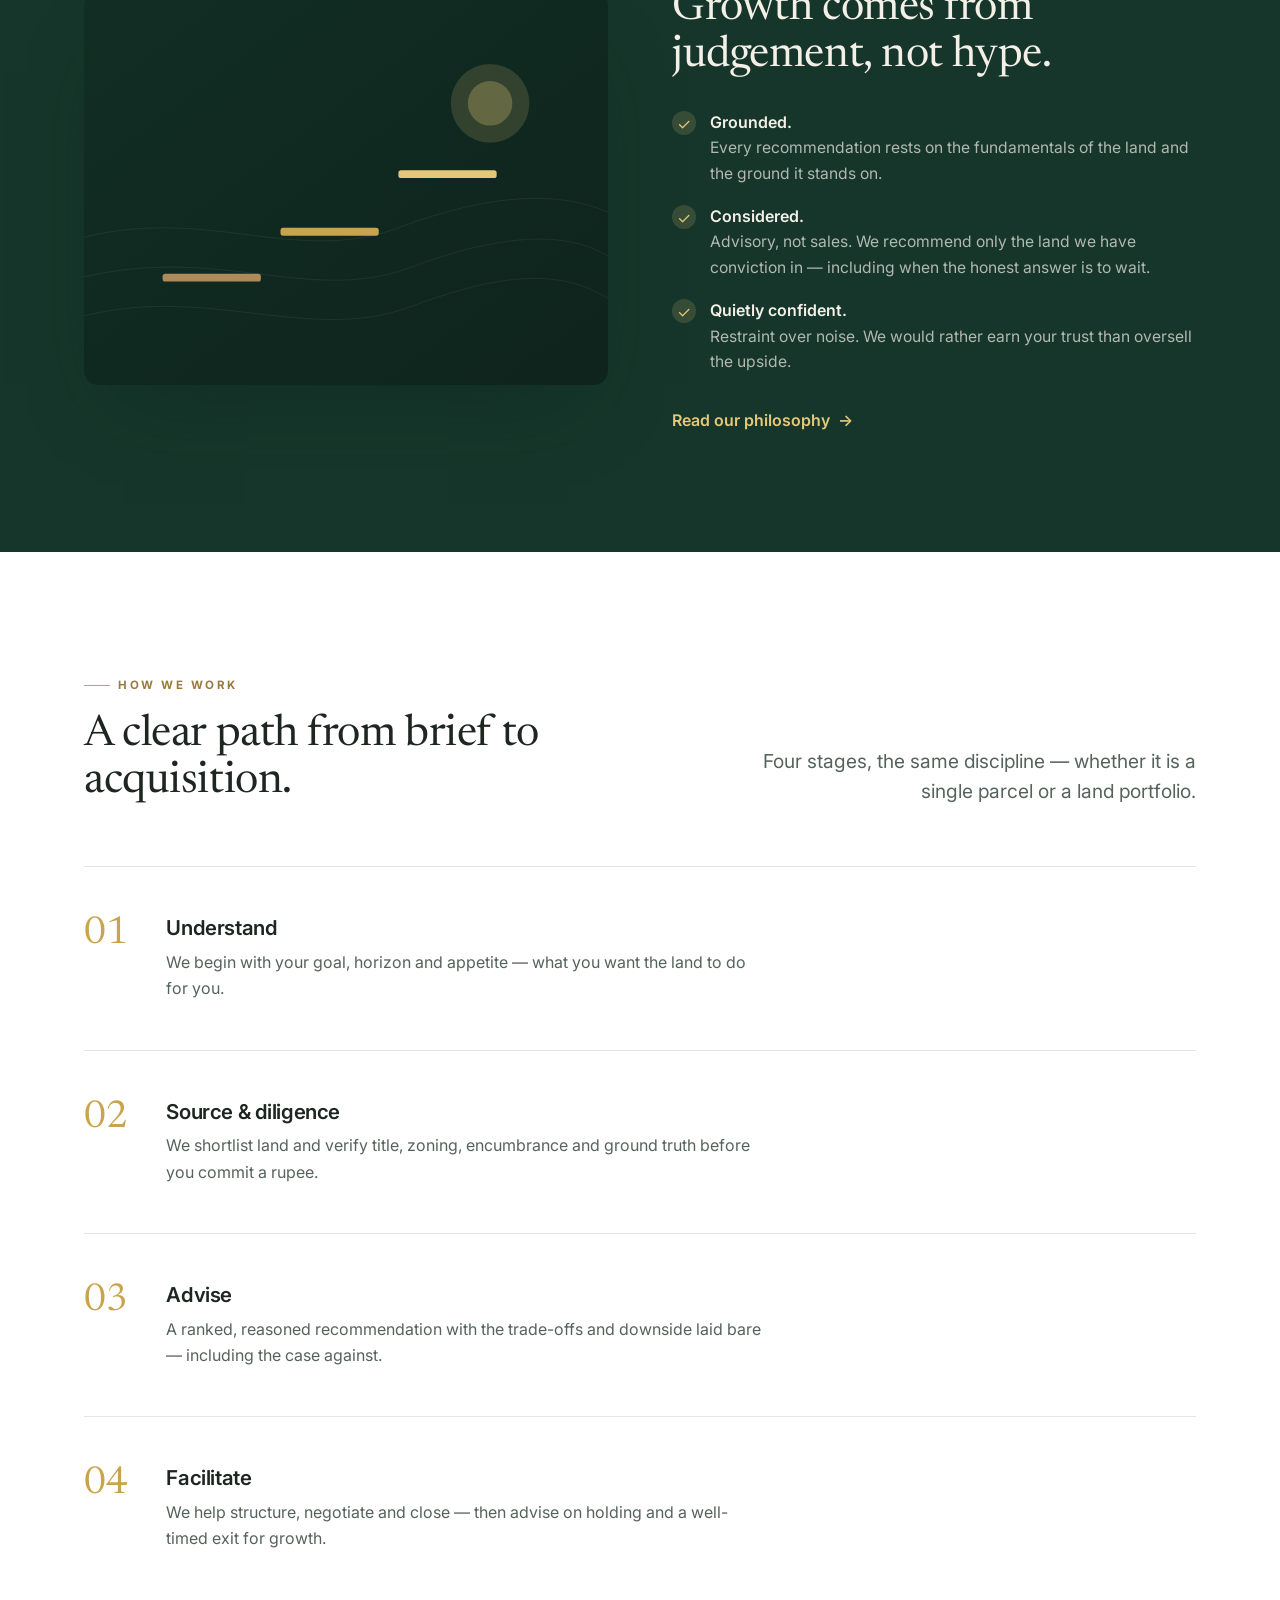
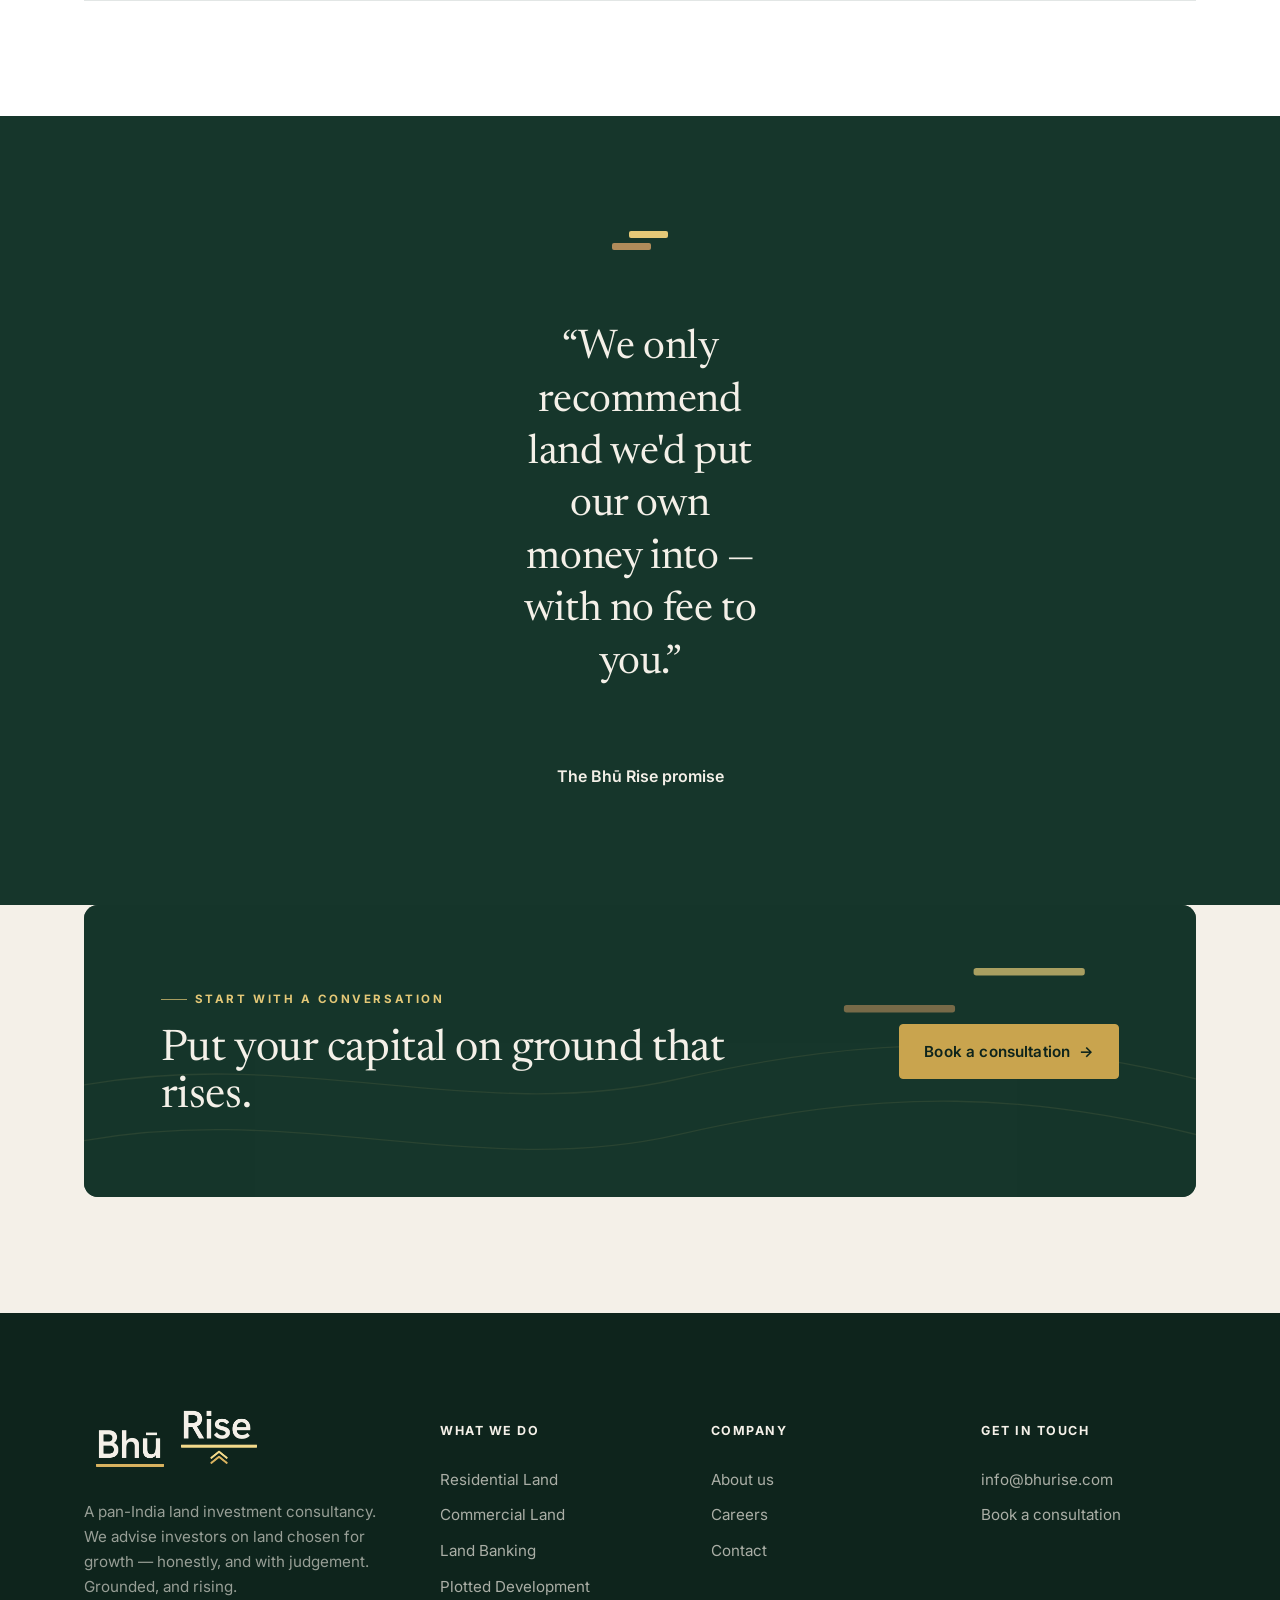
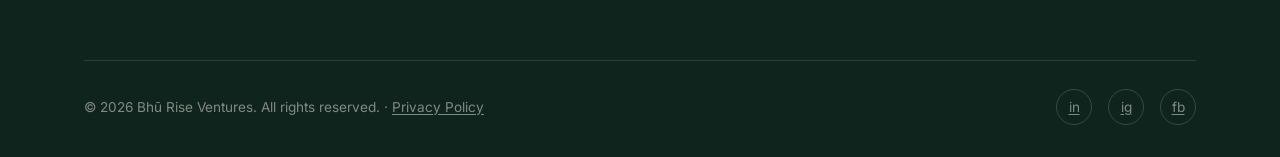
==== commit d9f1d4b7: "Wire real social links (LinkedIn, Instagram, Facebook) into footer Replace placeholder # links and t" ====
--- a/index.html
+++ b/index.html
@@ -351,9 +351,9 @@
     <div class="footer-bottom">
       <span>© <span id="year">2026</span> Bhū Rise Ventures. All rights reserved. · <a href="privacy">Privacy Policy</a></span>
       <div class="socials">
-        <a href="#" aria-label="LinkedIn">in</a>
-        <a href="#" aria-label="Instagram">ig</a>
-        <a href="#" aria-label="X">x</a>
+        <a href="https://www.linkedin.com/company/bh%C5%AB-rise-ventures" target="_blank" rel="noopener" aria-label="LinkedIn">in</a>
+        <a href="https://www.instagram.com/bhu.rise" target="_blank" rel="noopener" aria-label="Instagram">ig</a>
+        <a href="https://www.facebook.com/profile.php?id=61594574685080" target="_blank" rel="noopener" aria-label="Facebook">fb</a>
       </div>
     </div>
   </div>
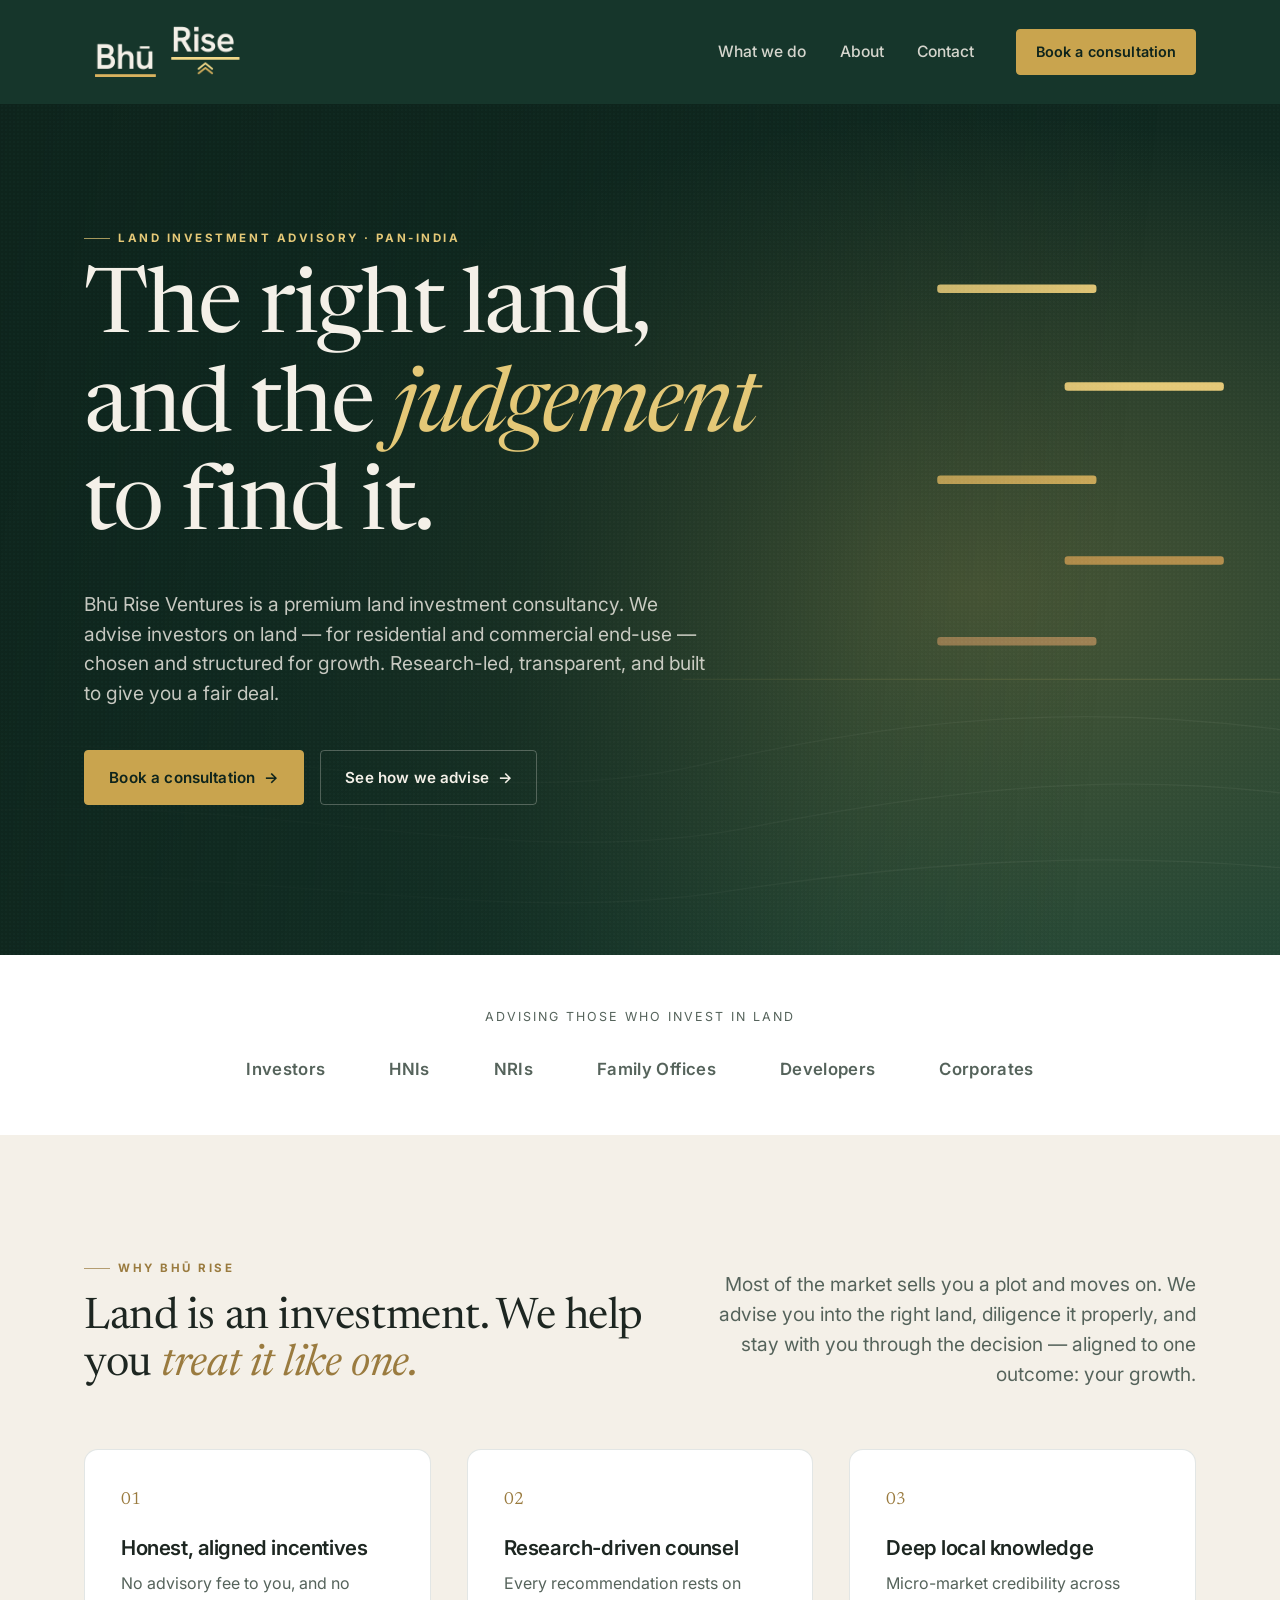
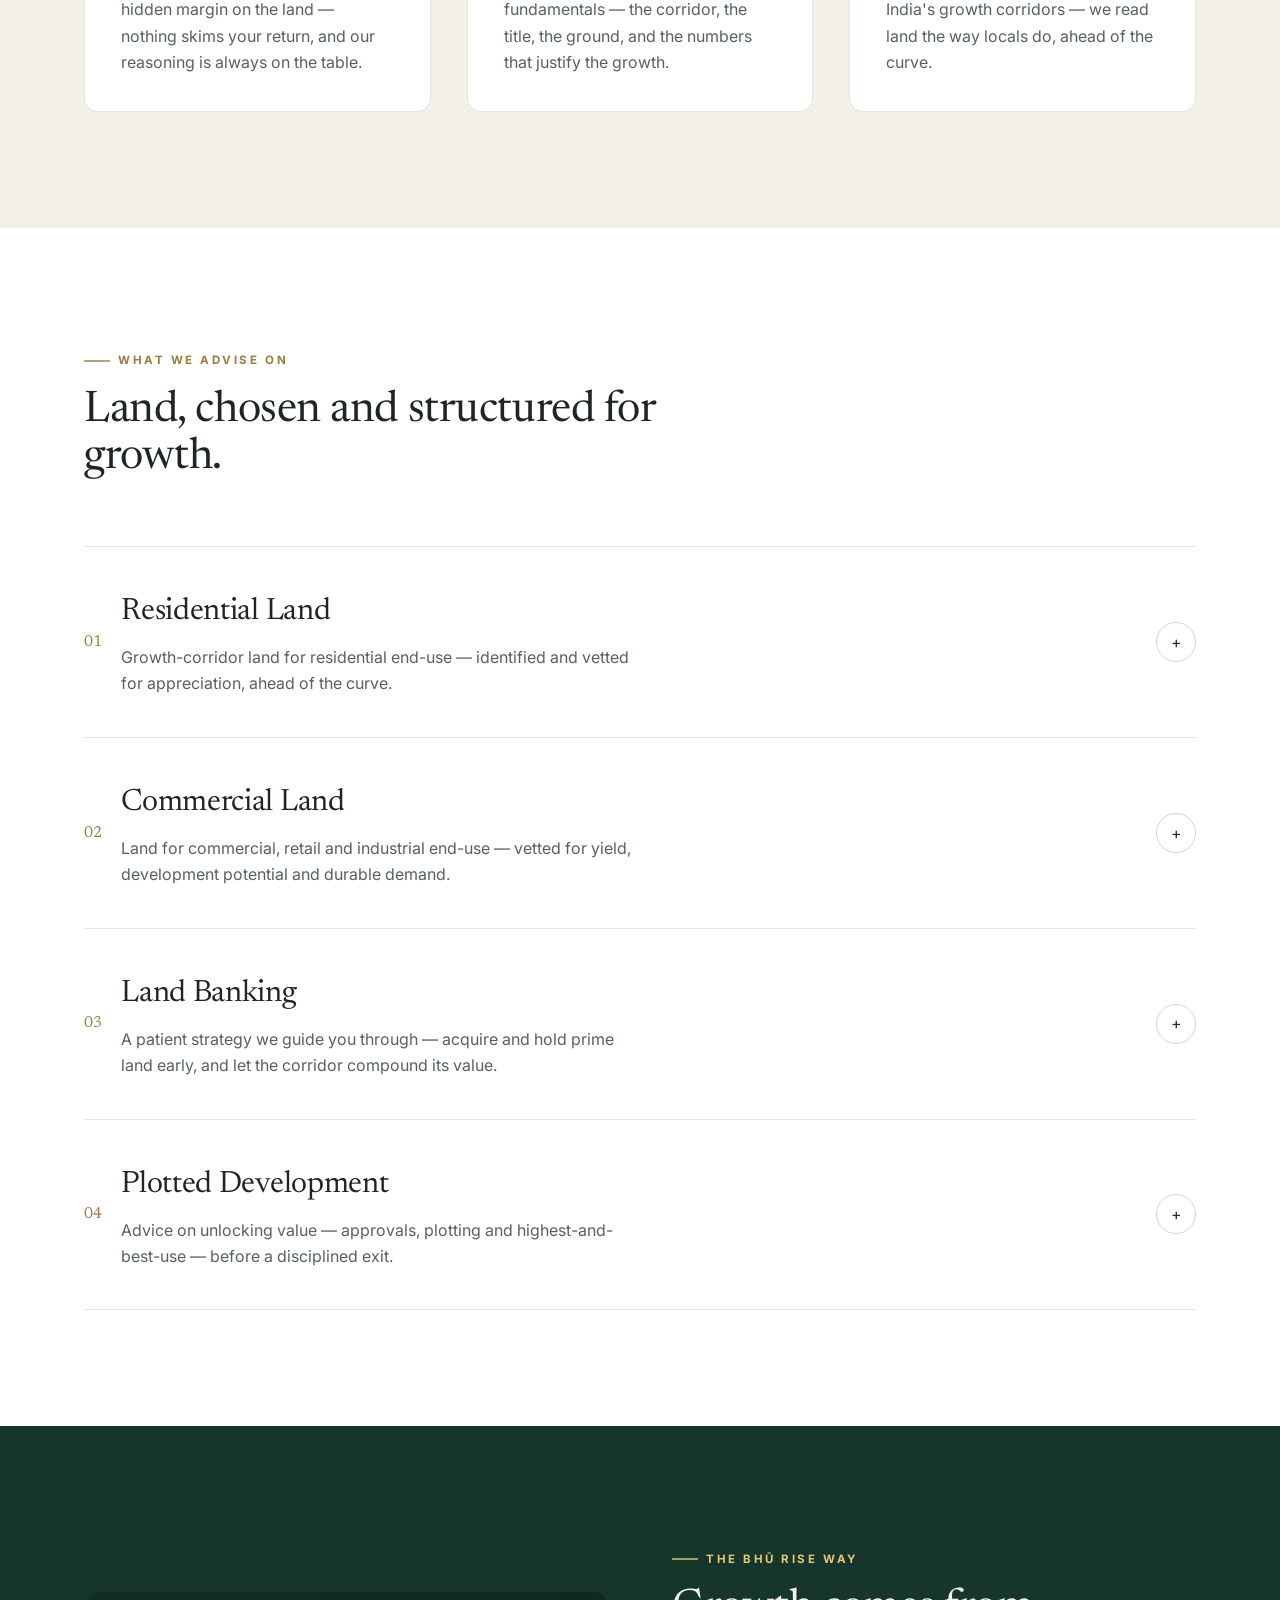
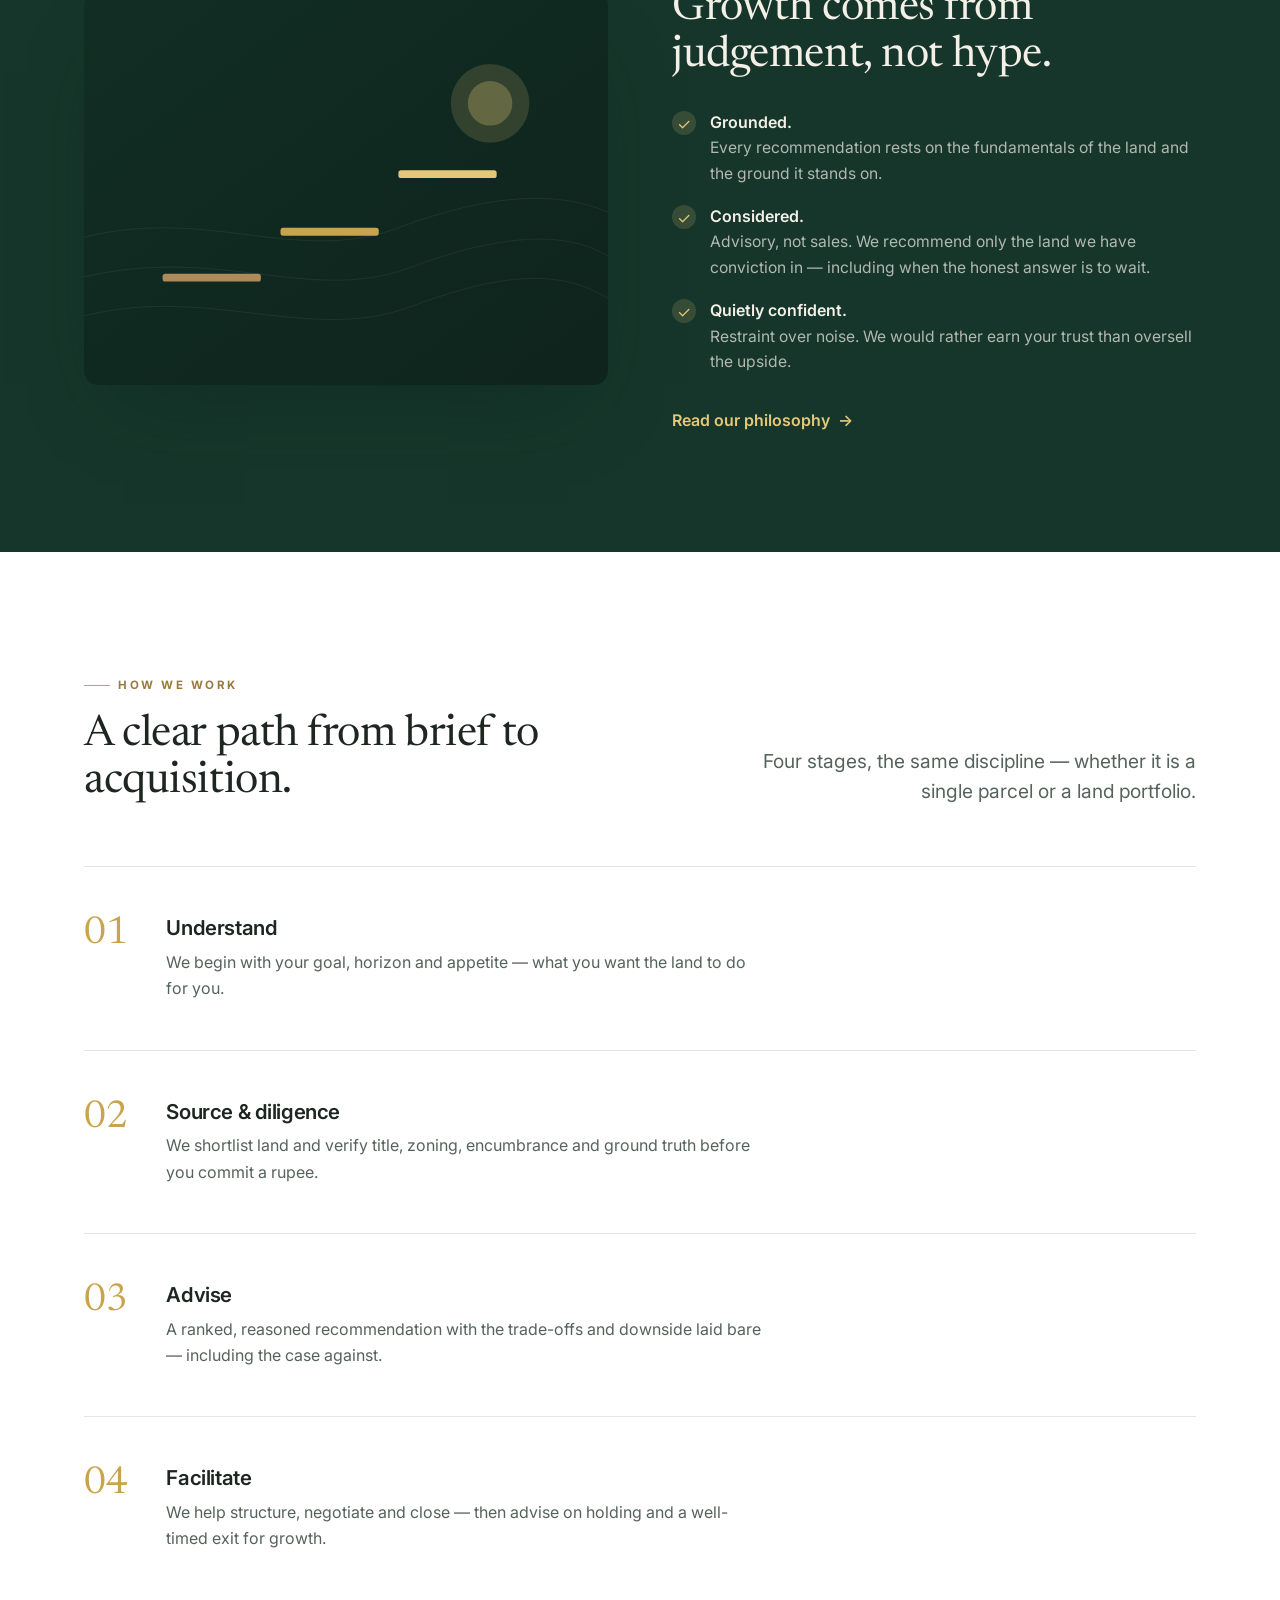
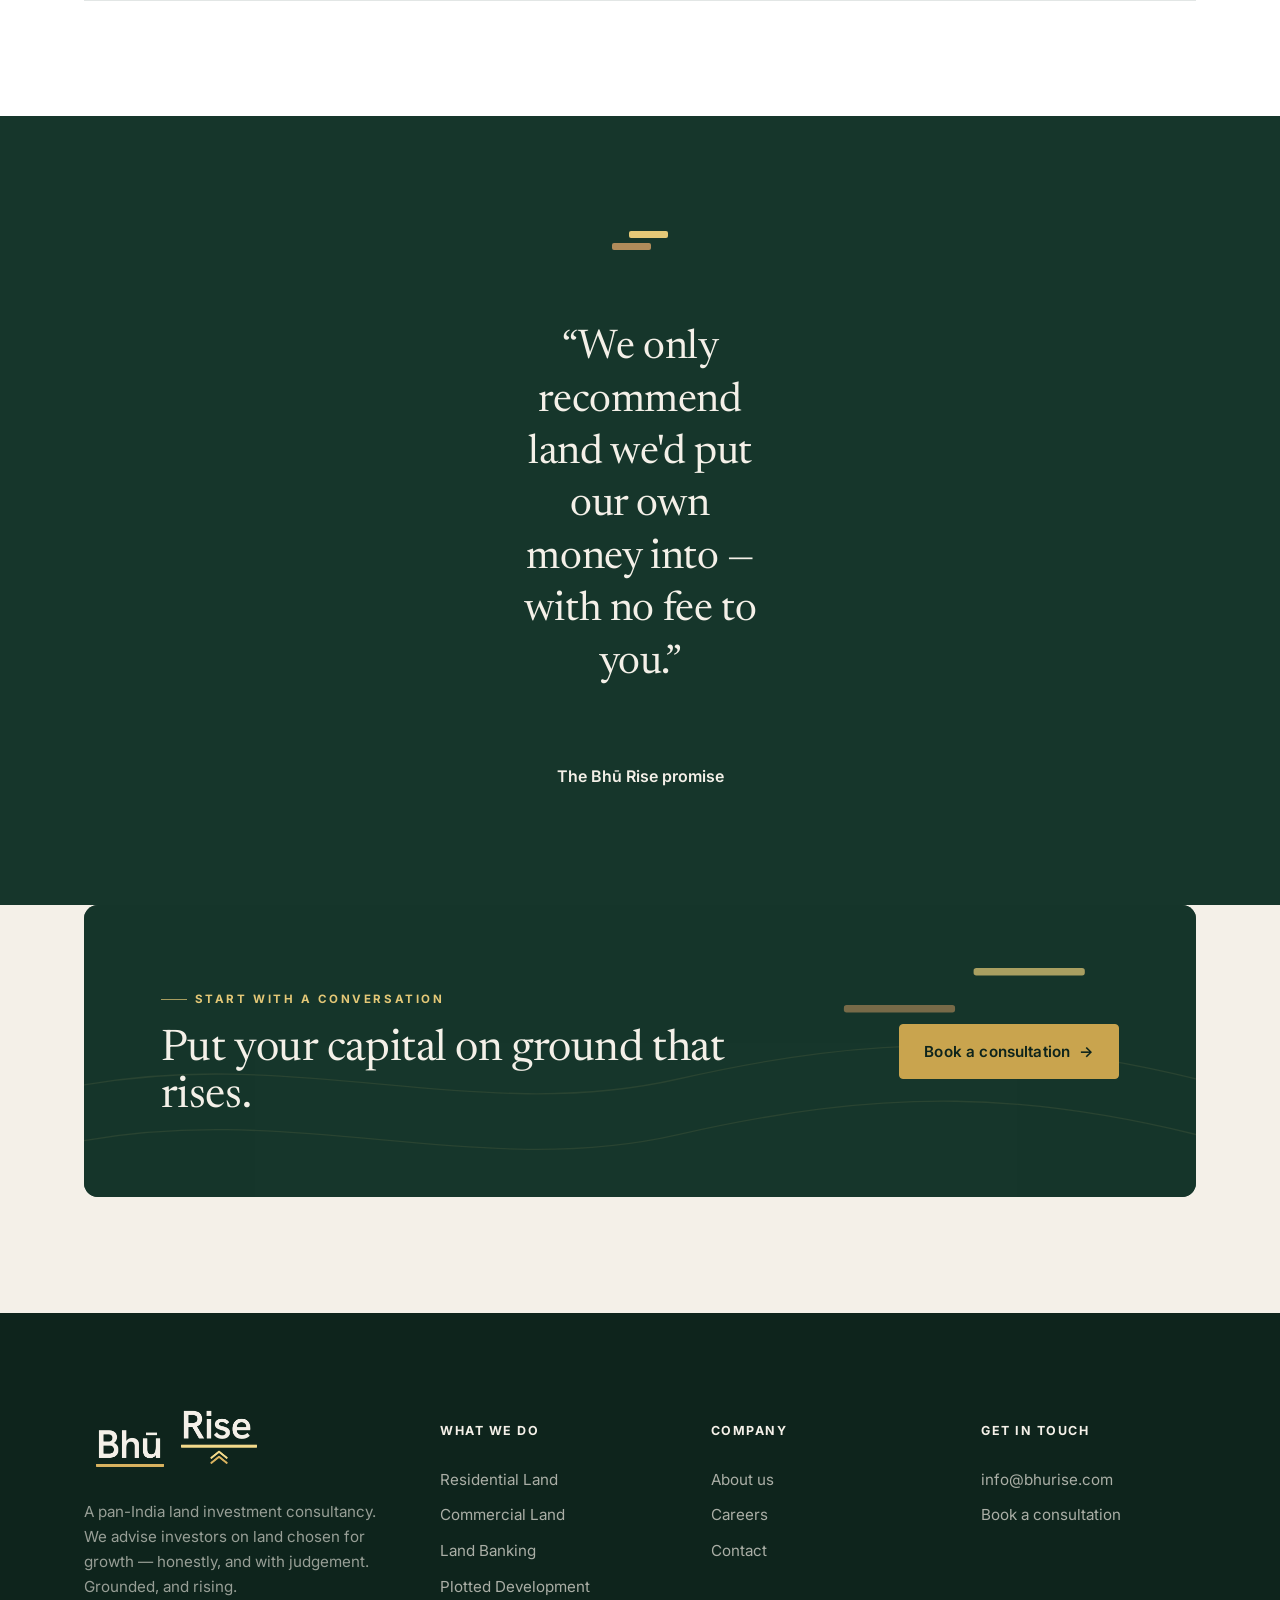
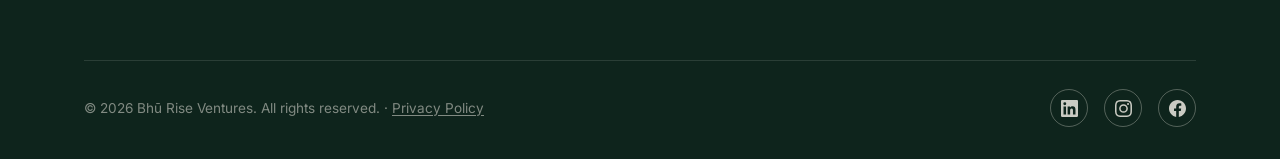
==== commit 68d8605d: "Footer: use real brand SVG icons for social links Replace faint letter monograms (in/ig/fb) with rec" ====
--- a/index.html
+++ b/index.html
@@ -351,9 +351,9 @@
     <div class="footer-bottom">
       <span>© <span id="year">2026</span> Bhū Rise Ventures. All rights reserved. · <a href="privacy">Privacy Policy</a></span>
       <div class="socials">
-        <a href="https://www.linkedin.com/company/bh%C5%AB-rise-ventures" target="_blank" rel="noopener" aria-label="LinkedIn">in</a>
-        <a href="https://www.instagram.com/bhu.rise" target="_blank" rel="noopener" aria-label="Instagram">ig</a>
-        <a href="https://www.facebook.com/profile.php?id=61594574685080" target="_blank" rel="noopener" aria-label="Facebook">fb</a>
+        <a href="https://www.linkedin.com/company/bh%C5%AB-rise-ventures" target="_blank" rel="noopener" aria-label="LinkedIn"><svg viewBox="0 0 24 24" aria-hidden="true"><path d="M20.447 20.452h-3.554v-5.569c0-1.328-.027-3.037-1.852-3.037-1.853 0-2.136 1.445-2.136 2.939v5.667H9.351V9h3.414v1.561h.046c.477-.9 1.637-1.85 3.37-1.85 3.601 0 4.267 2.37 4.267 5.455v6.286zM5.337 7.433a2.062 2.062 0 01-2.063-2.065 2.064 2.064 0 112.063 2.065zm1.782 13.019H3.555V9h3.564v11.452zM22.225 0H1.771C.792 0 0 .774 0 1.729v20.542C0 23.227.792 24 1.771 24h20.451C23.2 24 24 23.227 24 22.271V1.729C24 .774 23.2 0 22.222 0h.003z"/></svg></a>
+        <a href="https://www.instagram.com/bhu.rise" target="_blank" rel="noopener" aria-label="Instagram"><svg viewBox="0 0 24 24" aria-hidden="true"><path d="M12 2.163c3.204 0 3.584.012 4.85.07 3.252.148 4.771 1.691 4.919 4.919.058 1.265.069 1.645.069 4.849 0 3.205-.012 3.584-.069 4.849-.149 3.225-1.664 4.771-4.919 4.919-1.266.058-1.644.07-4.85.07-3.204 0-3.584-.012-4.849-.07-3.26-.149-4.771-1.699-4.919-4.92-.058-1.265-.07-1.644-.07-4.849 0-3.204.013-3.583.07-4.849.149-3.227 1.664-4.771 4.919-4.919 1.266-.057 1.645-.069 4.849-.069zM12 0C8.741 0 8.333.014 7.053.072 2.695.272.273 2.69.073 7.052.014 8.333 0 8.741 0 12c0 3.259.014 3.668.072 4.948.2 4.358 2.618 6.78 6.98 6.98C8.333 23.986 8.741 24 12 24c3.259 0 3.668-.014 4.948-.072 4.354-.2 6.782-2.618 6.979-6.98.059-1.28.073-1.689.073-4.948 0-3.259-.014-3.667-.072-4.947-.196-4.354-2.617-6.78-6.979-6.98C15.668.014 15.259 0 12 0zm0 5.838a6.162 6.162 0 100 12.324 6.162 6.162 0 000-12.324zM12 16a4 4 0 110-8 4 4 0 010 8zm6.406-11.845a1.44 1.44 0 100 2.881 1.44 1.44 0 000-2.881z"/></svg></a>
+        <a href="https://www.facebook.com/profile.php?id=61594574685080" target="_blank" rel="noopener" aria-label="Facebook"><svg viewBox="0 0 24 24" aria-hidden="true"><path d="M24 12.073c0-6.627-5.373-12-12-12s-12 5.373-12 12c0 5.99 4.388 10.954 10.125 11.854v-8.385H7.078v-3.47h3.047V9.43c0-3.007 1.792-4.669 4.533-4.669 1.312 0 2.686.235 2.686.235v2.953H15.83c-1.491 0-1.956.925-1.956 1.874v2.25h3.328l-.532 3.47h-2.796v8.385C19.612 23.027 24 18.062 24 12.073z"/></svg></a>
       </div>
     </div>
   </div>
--- a/assets/css/styles.css
+++ b/assets/css/styles.css
@@ -387,8 +387,9 @@
 .footer-bottom a{color:inherit;text-decoration:underline;text-underline-offset:2px;transition:color .25s}
 .footer-bottom a:hover{color:var(--gold-light)}
 .footer-bottom .socials{display:flex;gap:1rem}
-.footer-bottom .socials a{width:36px;height:36px;border:1px solid rgba(244,240,232,.18);border-radius:50%;display:grid;place-items:center;transition:border-color .3s,color .3s,transform .3s}
-.footer-bottom .socials a:hover{border-color:var(--gold-light);color:var(--gold-light);transform:translateY(-2px)}
+.footer-bottom .socials a{width:38px;height:38px;border:1px solid rgba(244,240,232,.3);border-radius:50%;display:grid;place-items:center;color:rgba(244,240,232,.82);text-decoration:none;transition:border-color .3s,color .3s,background-color .3s,transform .3s}
+.footer-bottom .socials a svg{width:17px;height:17px;display:block;fill:currentColor}
+.footer-bottom .socials a:hover{border-color:var(--gold-light);color:var(--forest);background-color:var(--gold-light);transform:translateY(-2px)}
 
 /* ---------- Reveal animations ---------- */
 [data-reveal]{opacity:0;transform:translateY(28px);transition:opacity .8s var(--ease-out),transform .8s var(--ease-out)}
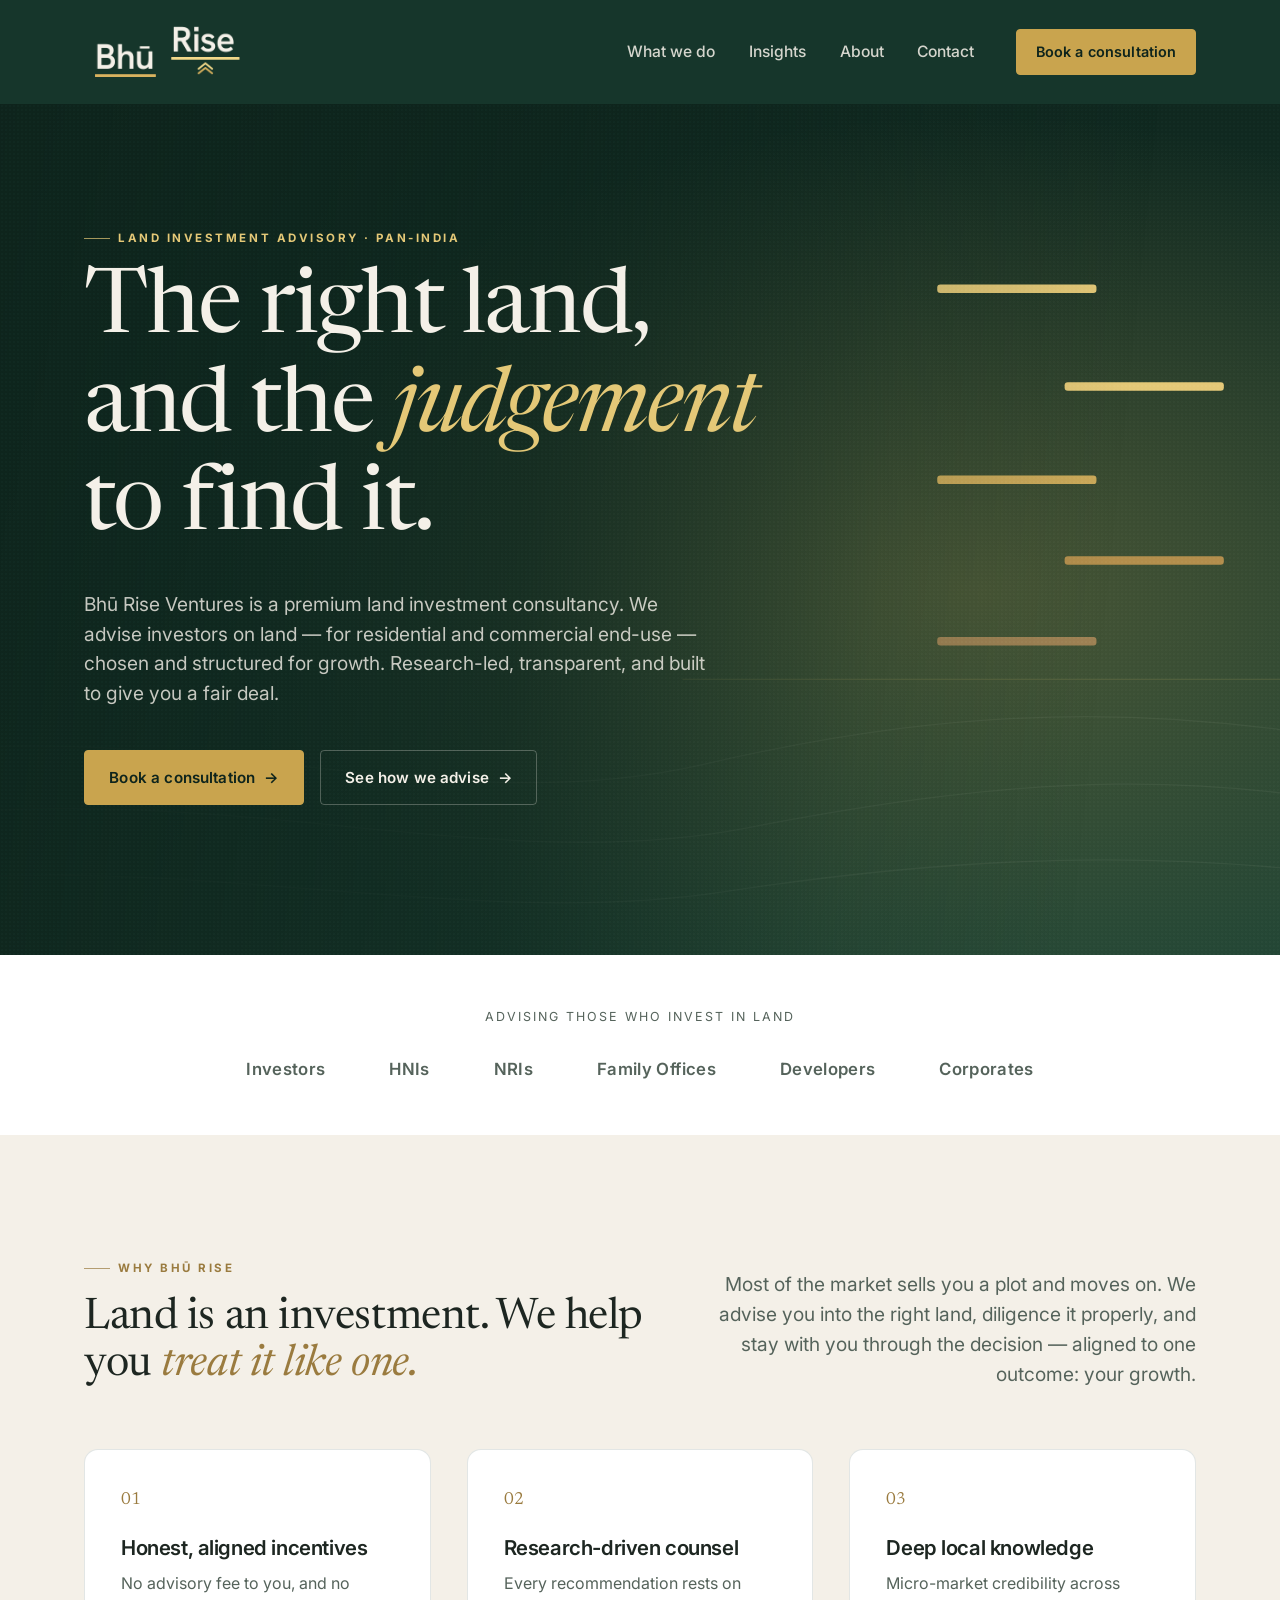
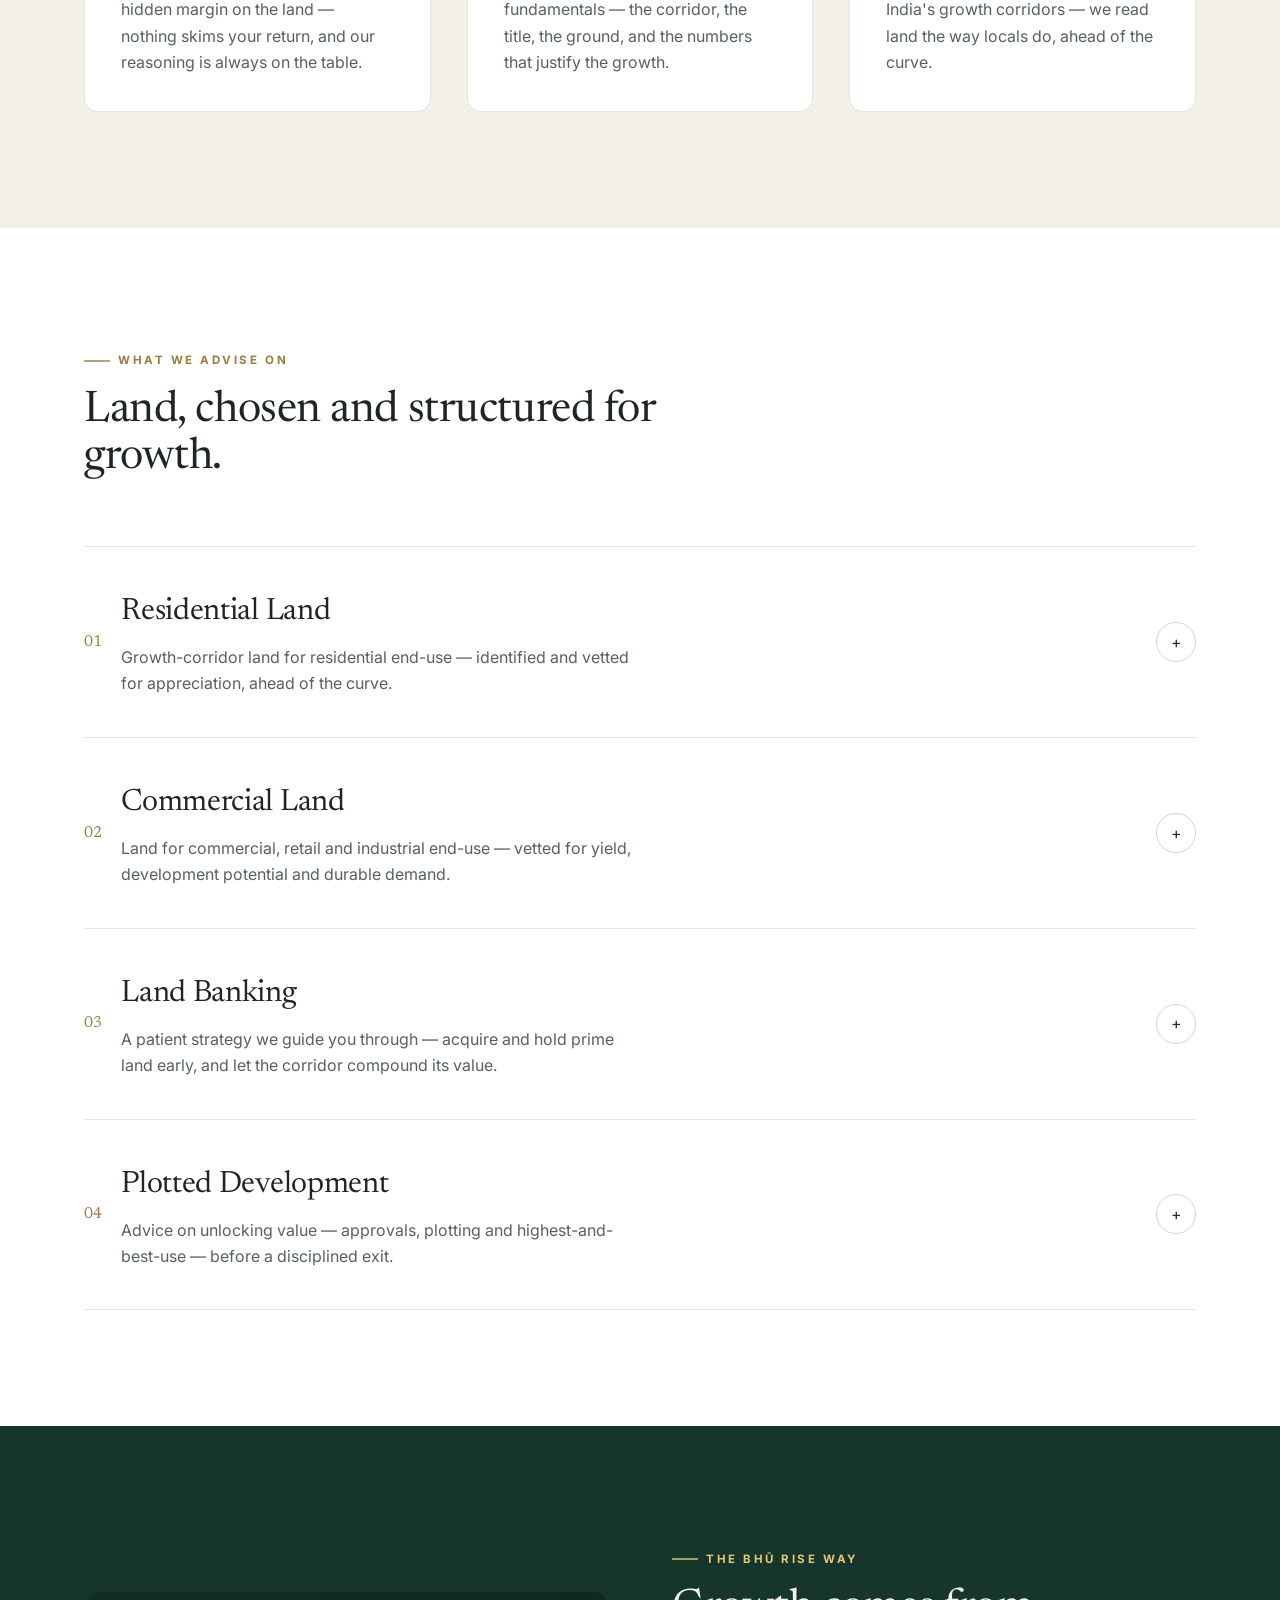
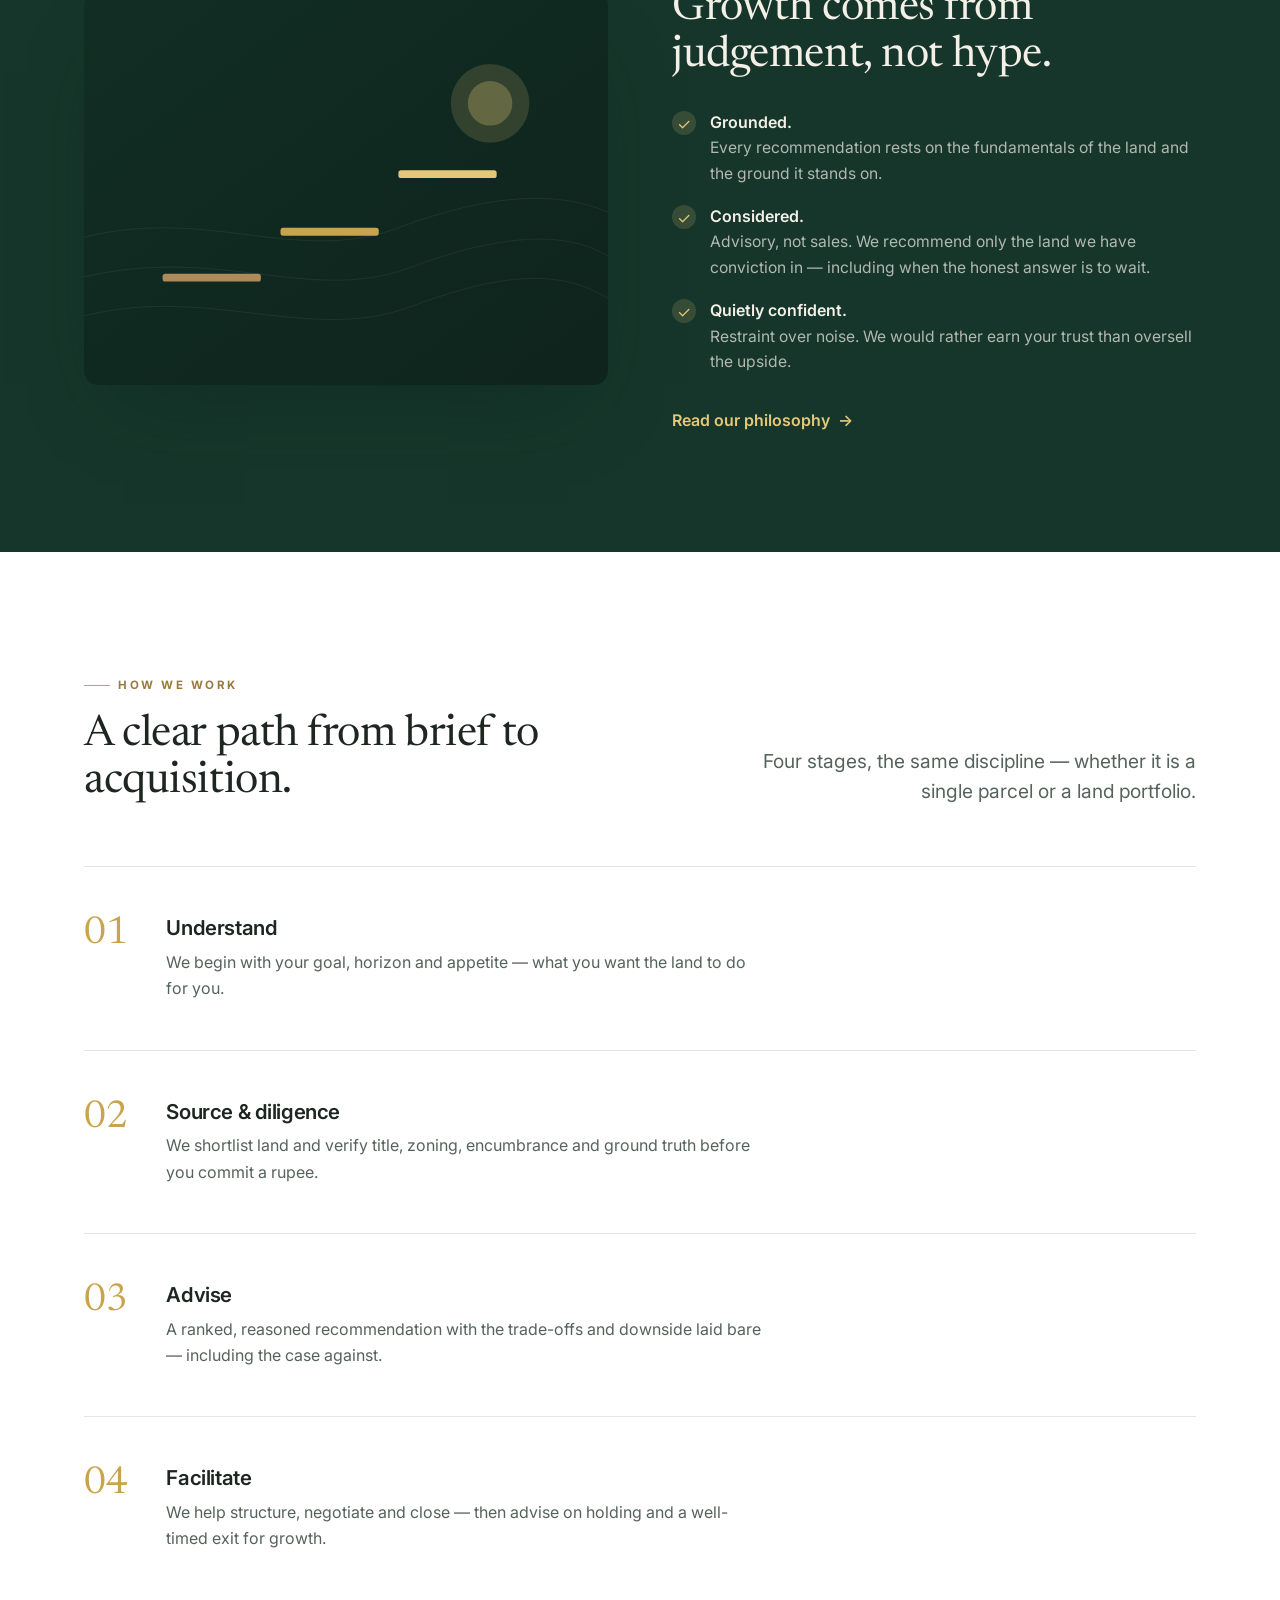
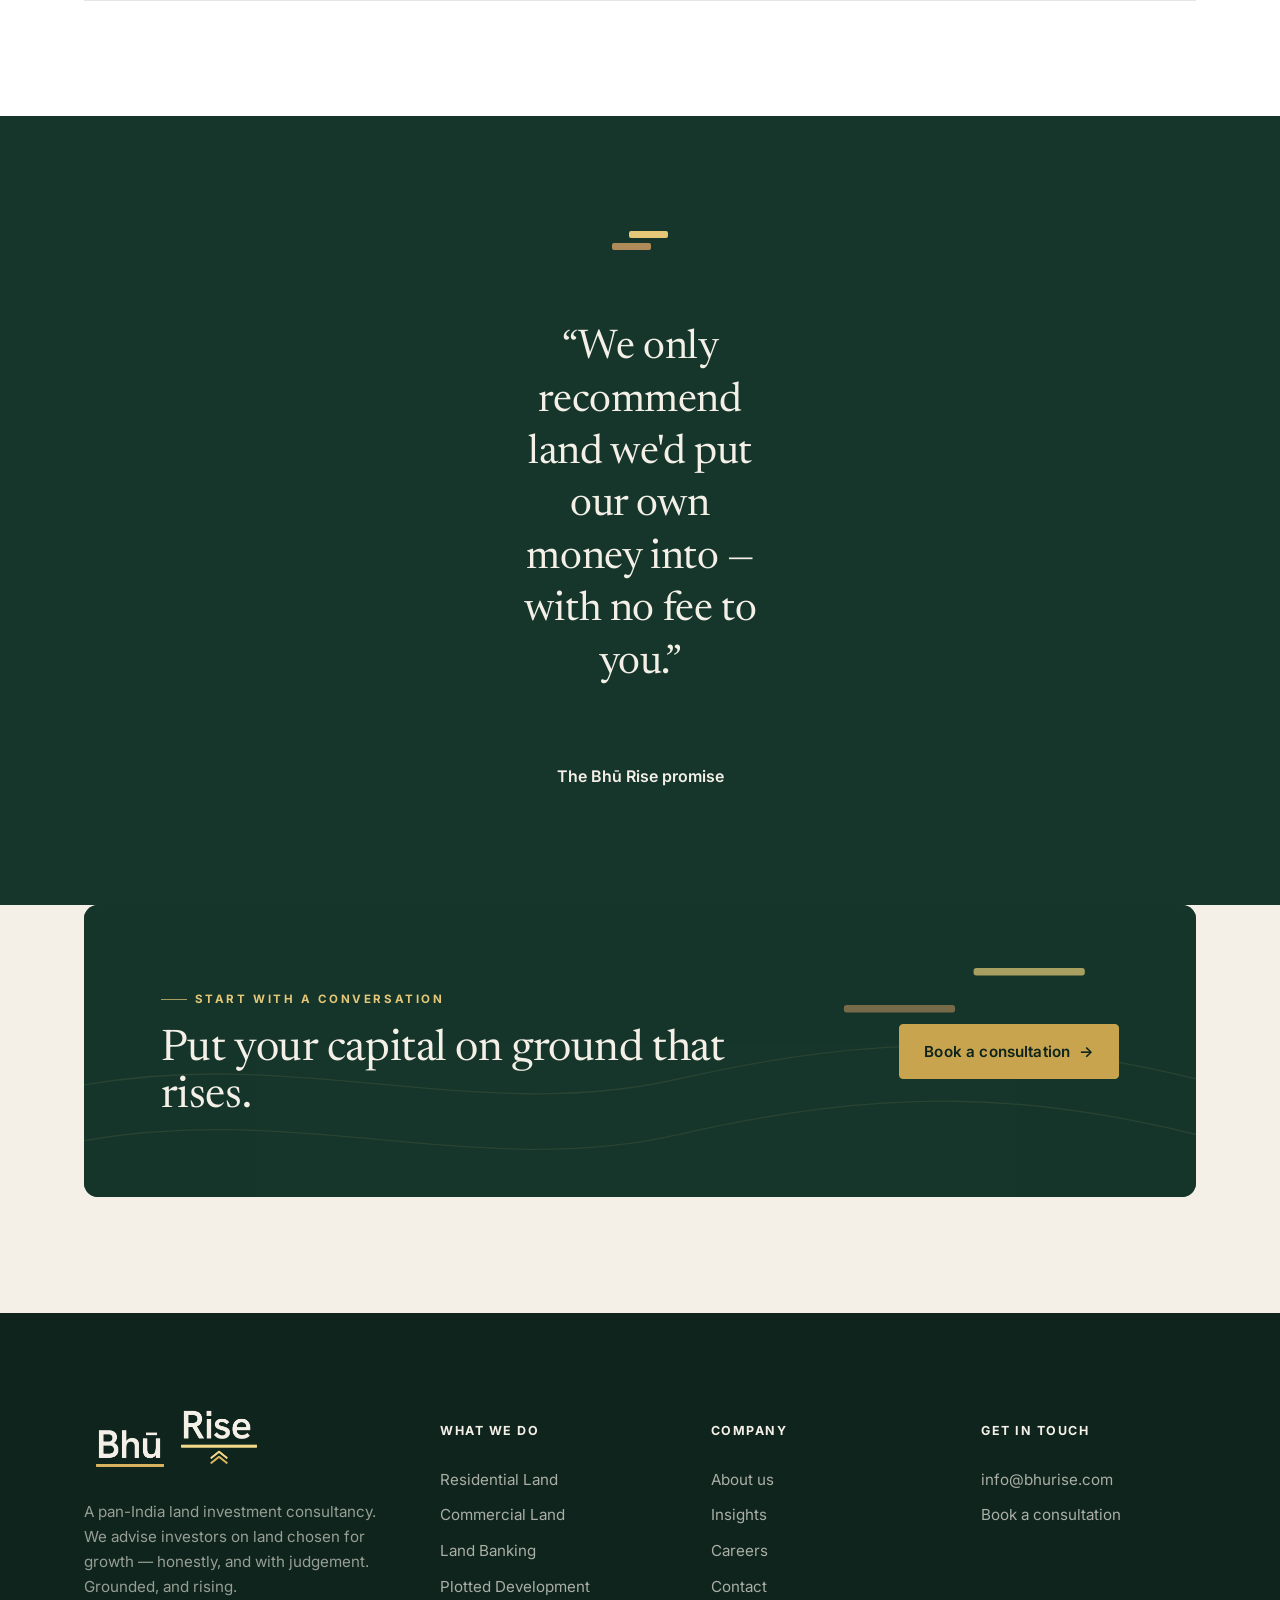
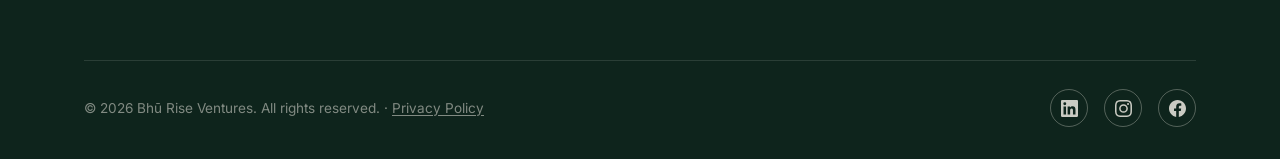
==== commit 99207289: "Add Insights to site navigation (header, mobile, footer) The Insights hub and its articles were live" ====
--- a/index.html
+++ b/index.html
@@ -68,7 +68,7 @@
         <img src="assets/img/png/bhurise-lockup-reversed-2x.png" alt="Bhū Rise Ventures">
       </a>
       <nav class="nav" aria-label="Primary">
-        <a href="advisory">What we do</a>        <a href="about">About</a>
+        <a href="advisory">What we do</a><a href="insights">Insights</a>        <a href="about">About</a>
         <a href="contact">Contact</a>
       </nav>
       <div class="nav-cta">
@@ -82,7 +82,7 @@
 </header>
 
 <div class="mobile-nav" id="mobileNav" aria-label="Mobile navigation">
-  <a href="advisory">What we do</a>
+  <a href="advisory">What we do</a><a href="insights">Insights</a>
   <a href="about">About</a>
   <a href="contact">Contact</a>
   <a href="contact" class="btn btn--gold">Book a consultation</a>
@@ -339,7 +339,7 @@
       </div>
       <div class="footer-col">
         <h5>Company</h5>
-        <a href="about">About us</a>        <a href="mailto:careers@bhurise.com">Careers</a>
+        <a href="about">About us</a><a href="insights">Insights</a>        <a href="mailto:careers@bhurise.com">Careers</a>
         <a href="contact">Contact</a>
       </div>
       <div class="footer-col">
--- a/assets/css/styles.css
+++ b/assets/css/styles.css
@@ -420,3 +420,49 @@
 .center{text-align:center}
 .mt-3{margin-top:1.5rem}.mt-4{margin-top:2rem}.mt-5{margin-top:2.6rem}
 .disclaimer{font-size:.82rem;color:var(--text-soft);max-width:70ch}
+
+/* ---------- Article (long-form post) ---------- */
+.post{max-width:74ch;margin-inline:auto}
+.post>*+*{margin-top:1.35rem}
+.post p{color:var(--text);font-size:1.075rem;line-height:1.78}
+.post .standfirst{font-family:var(--serif);font-size:clamp(1.25rem,2.2vw,1.6rem);line-height:1.5;color:var(--forest);font-weight:400;padding-bottom:1.6rem;border-bottom:1px solid var(--line)}
+.post .standfirst strong{color:var(--brass);font-weight:400;font-style:italic}
+.post h2{font-family:var(--serif);font-weight:400;font-size:clamp(1.6rem,2.9vw,2.25rem);line-height:1.14;letter-spacing:-.01em;margin-top:2.9rem;color:var(--forest)}
+.post h3{font-weight:600;font-size:clamp(1.12rem,1.6vw,1.32rem);letter-spacing:-.01em;margin-top:1.9rem;color:var(--text)}
+.post ul,.post ol{padding-left:1.35rem;display:grid;gap:.55rem}
+.post ul{list-style:disc}
+.post ol{list-style:decimal}
+.post li{color:var(--text);line-height:1.72;padding-left:.2rem}
+.post li::marker{color:var(--brass)}
+.post li>strong:first-child{color:var(--forest)}
+.post strong{font-weight:600;color:var(--forest)}
+.post a{color:var(--brass);border-bottom:1.5px solid var(--gold);transition:color .25s,border-color .25s}
+.post a:hover{color:var(--forest);border-color:var(--forest)}
+.post hr{height:1px;background:var(--line);border:0;margin-block:2.6rem}
+
+/* responsive table */
+.post .table-wrap{overflow-x:auto;-webkit-overflow-scrolling:touch;border:1px solid var(--line);border-radius:var(--radius-lg)}
+.post table{width:100%;border-collapse:collapse;font-size:.97rem;min-width:420px}
+.post th,.post td{text-align:left;padding:.85em 1.1em;border-bottom:1px solid var(--line);vertical-align:top}
+.post thead th{background:var(--forest);color:var(--cream);font-weight:600;letter-spacing:.01em}
+.post tbody tr:last-child td{border-bottom:0}
+.post tbody tr:nth-child(even){background:var(--cream)}
+.post td strong{color:var(--forest)}
+
+/* "verify / the case against" callout */
+.post .callout{background:var(--cream);border-left:3px solid var(--gold);border-radius:0 var(--radius) var(--radius) 0;padding:1.1rem 1.4rem;font-size:1rem;color:var(--text-soft)}
+.post .callout strong{color:var(--forest)}
+
+/* FAQ block */
+.post .faq{display:grid;gap:0;margin-top:1.4rem}
+.post .faq__q{border-top:1px solid var(--line);padding:1.3rem 0 .3rem}
+.post .faq__q:last-of-type{border-bottom:1px solid var(--line)}
+.post .faq__q h3{margin-top:0}
+.post .faq__q p{color:var(--text-soft);font-size:1rem}
+
+/* post meta row under title */
+.post-meta{display:flex;flex-wrap:wrap;gap:.6rem 1.1rem;align-items:center;margin-top:1.4rem;color:rgba(244,240,232,.72);font-size:.86rem;letter-spacing:.03em}
+.post-meta .pill{background:rgba(228,200,119,.16);color:var(--gold-light);font-weight:700;letter-spacing:.1em;text-transform:uppercase;font-size:.7rem;padding:.4em .8em;border-radius:3px}
+
+/* back link + related */
+.post-foot{max-width:74ch;margin-inline:auto;margin-top:3rem;padding-top:1.8rem;border-top:1px solid var(--line);display:flex;flex-wrap:wrap;gap:1rem;justify-content:space-between;align-items:center}
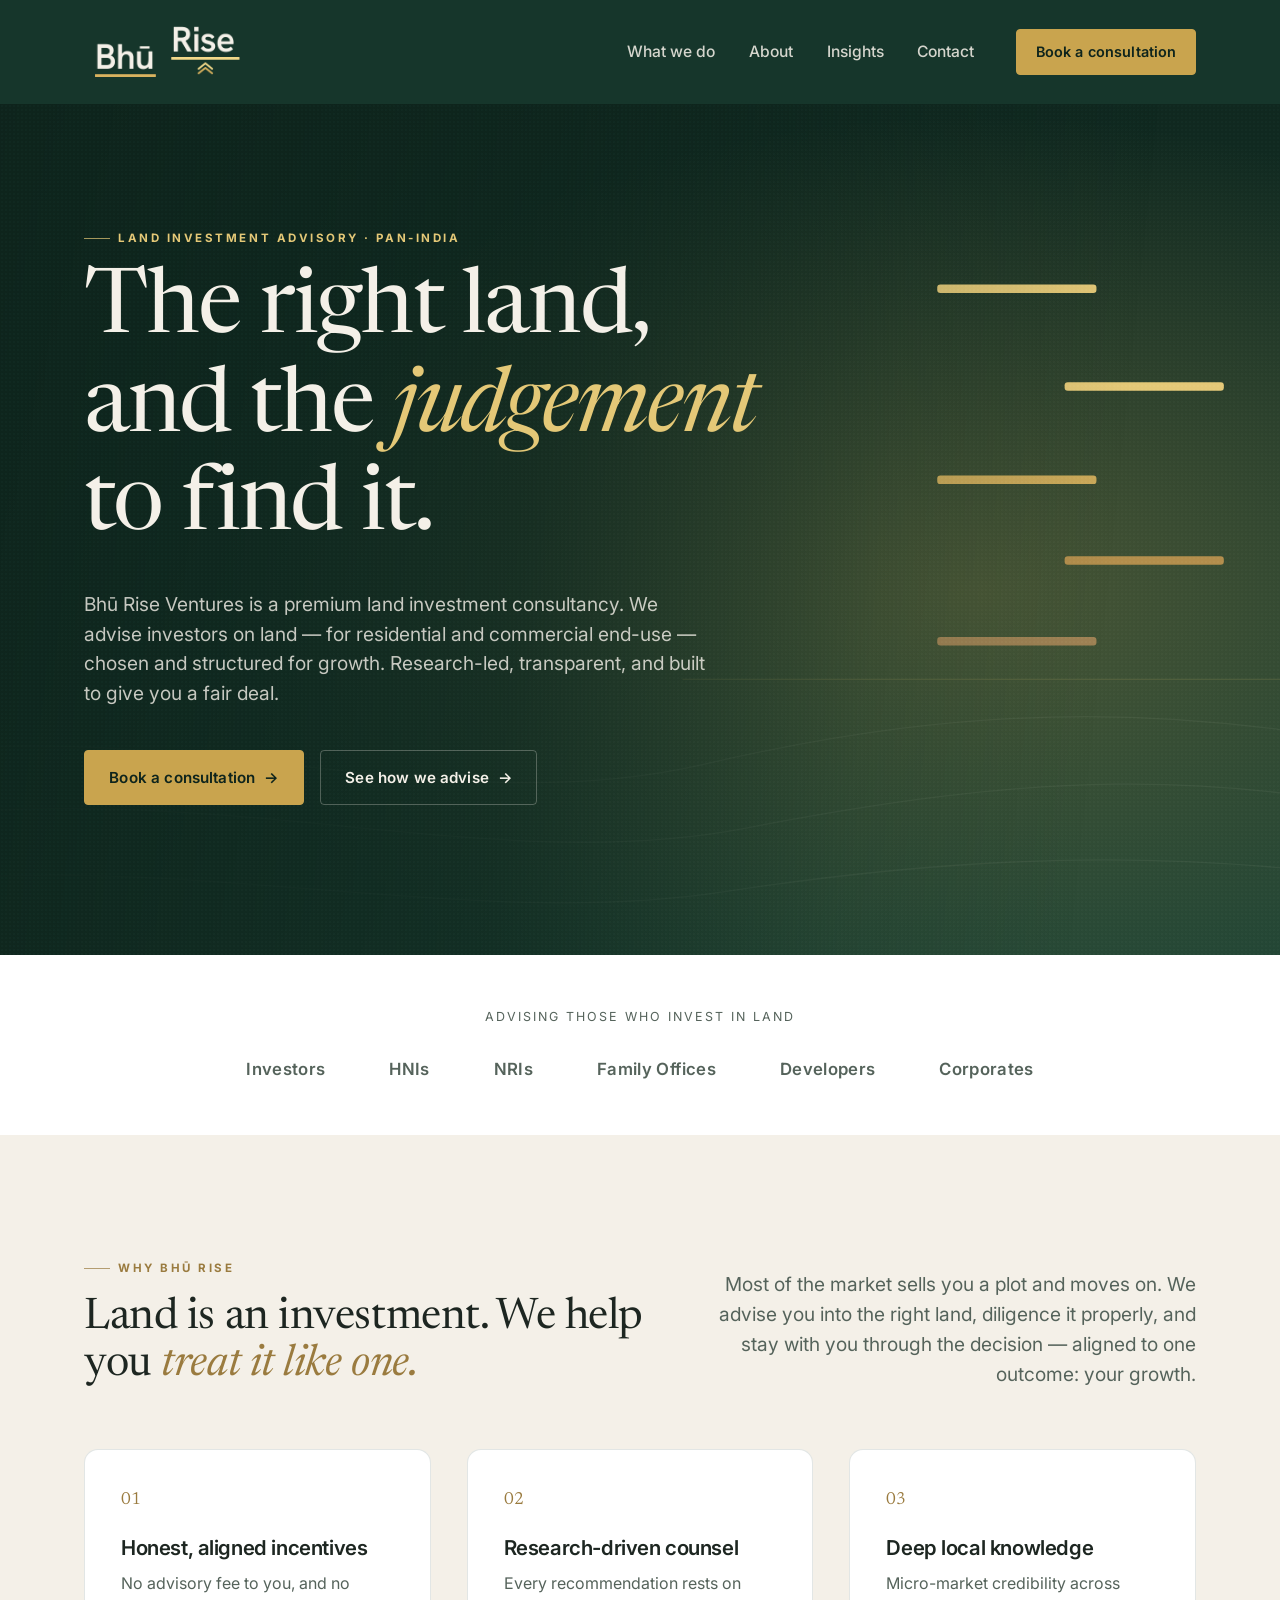
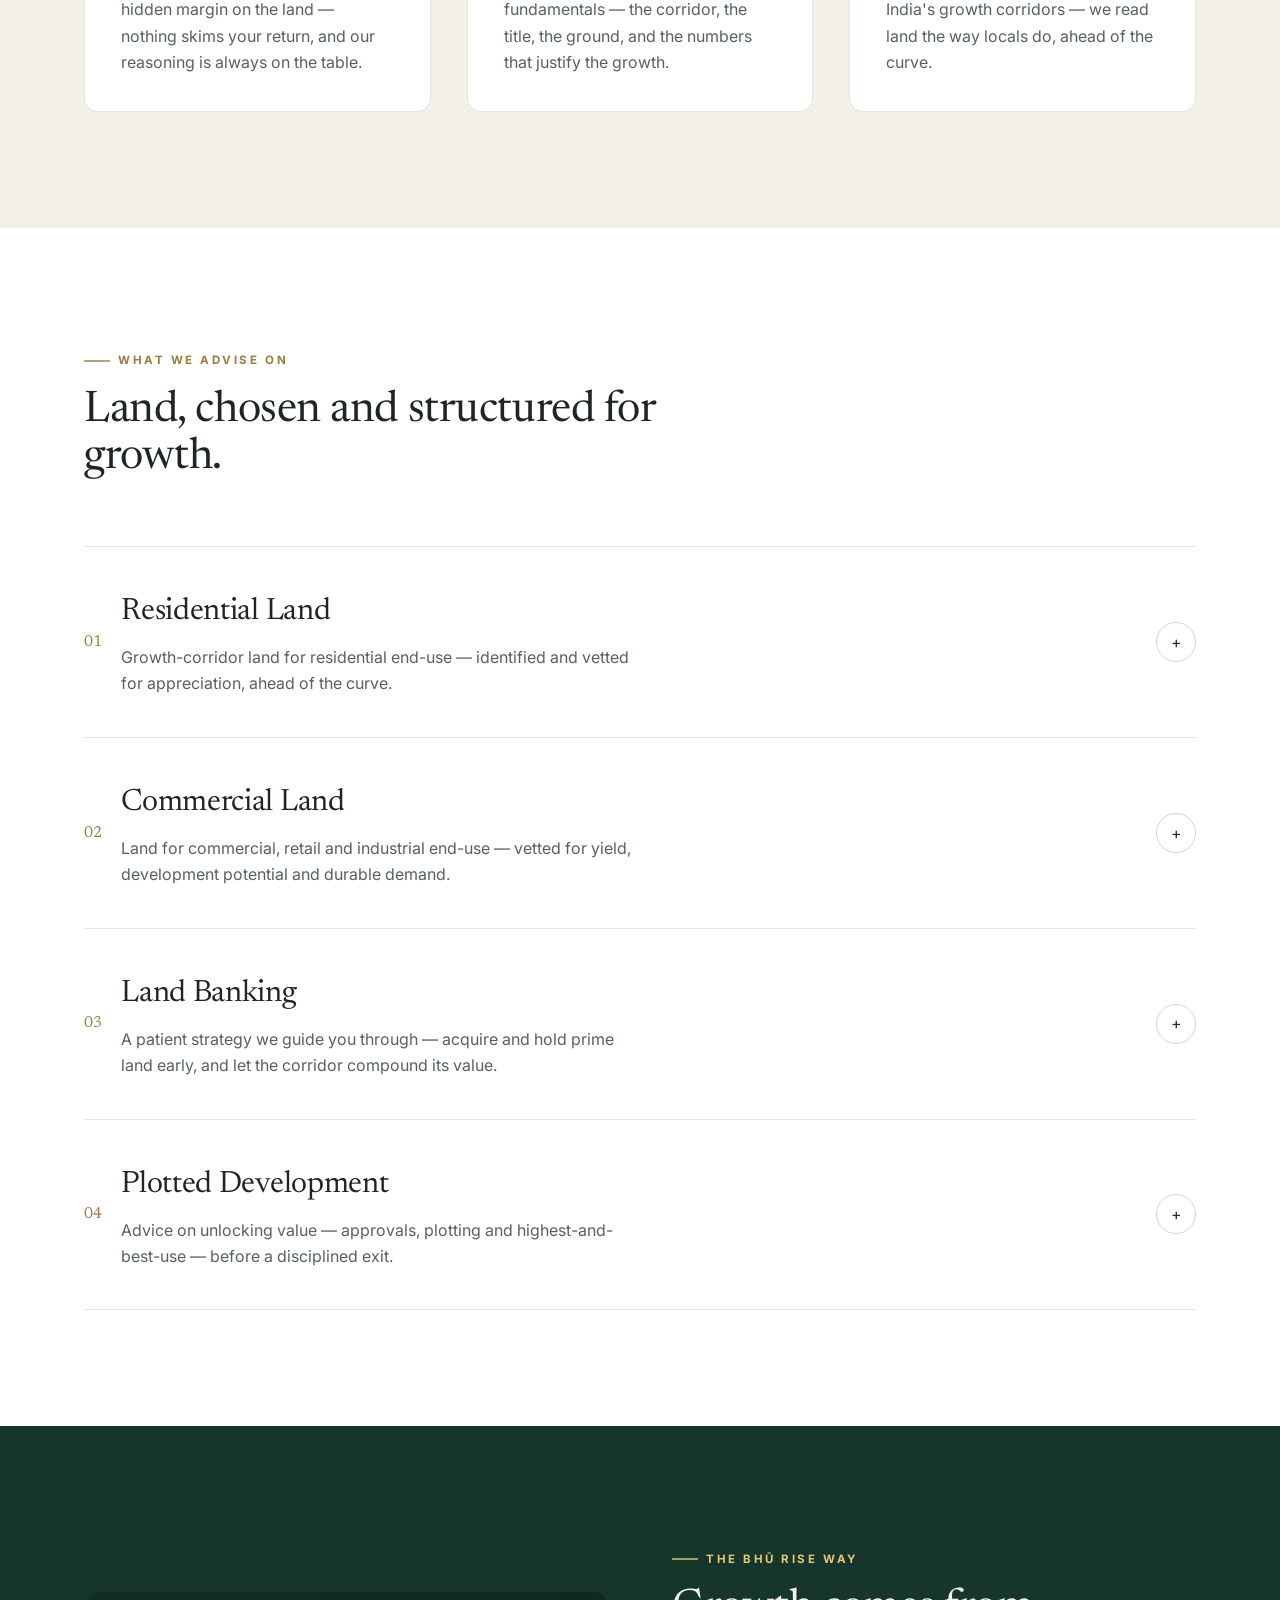
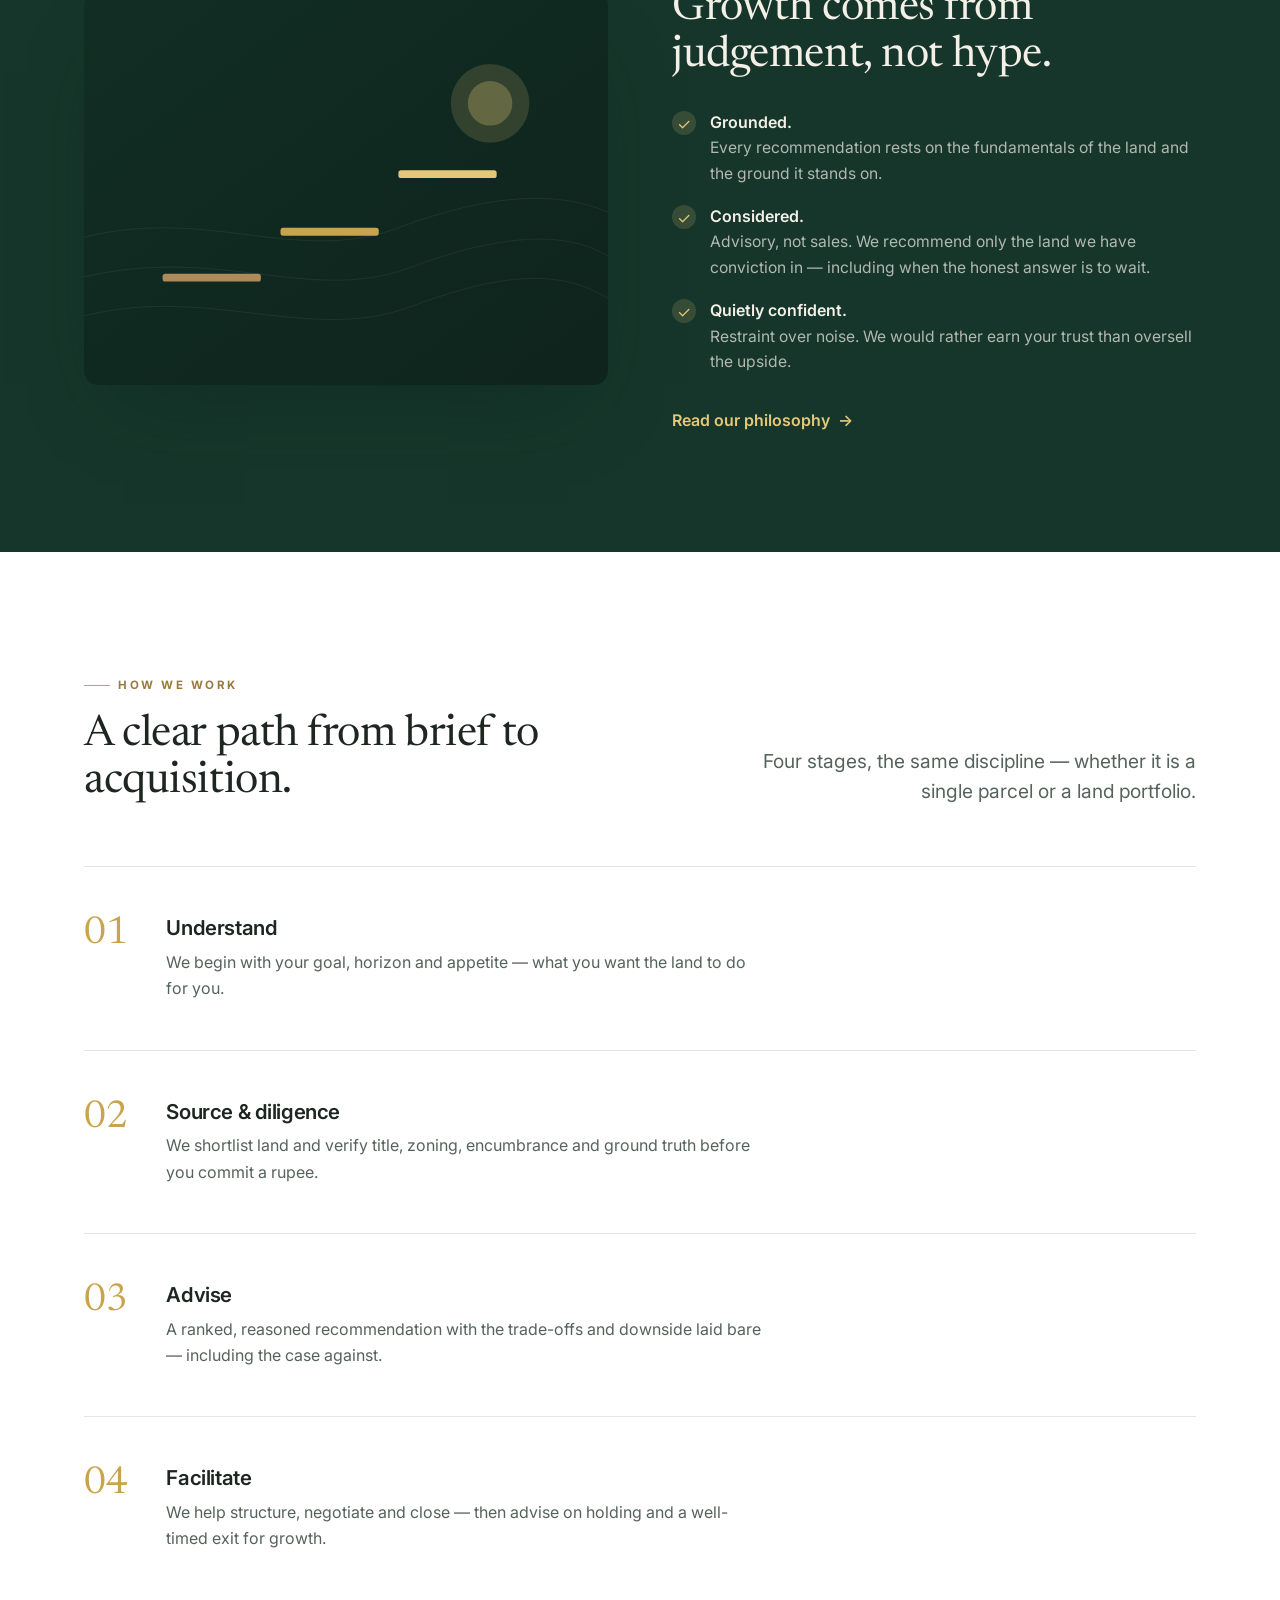
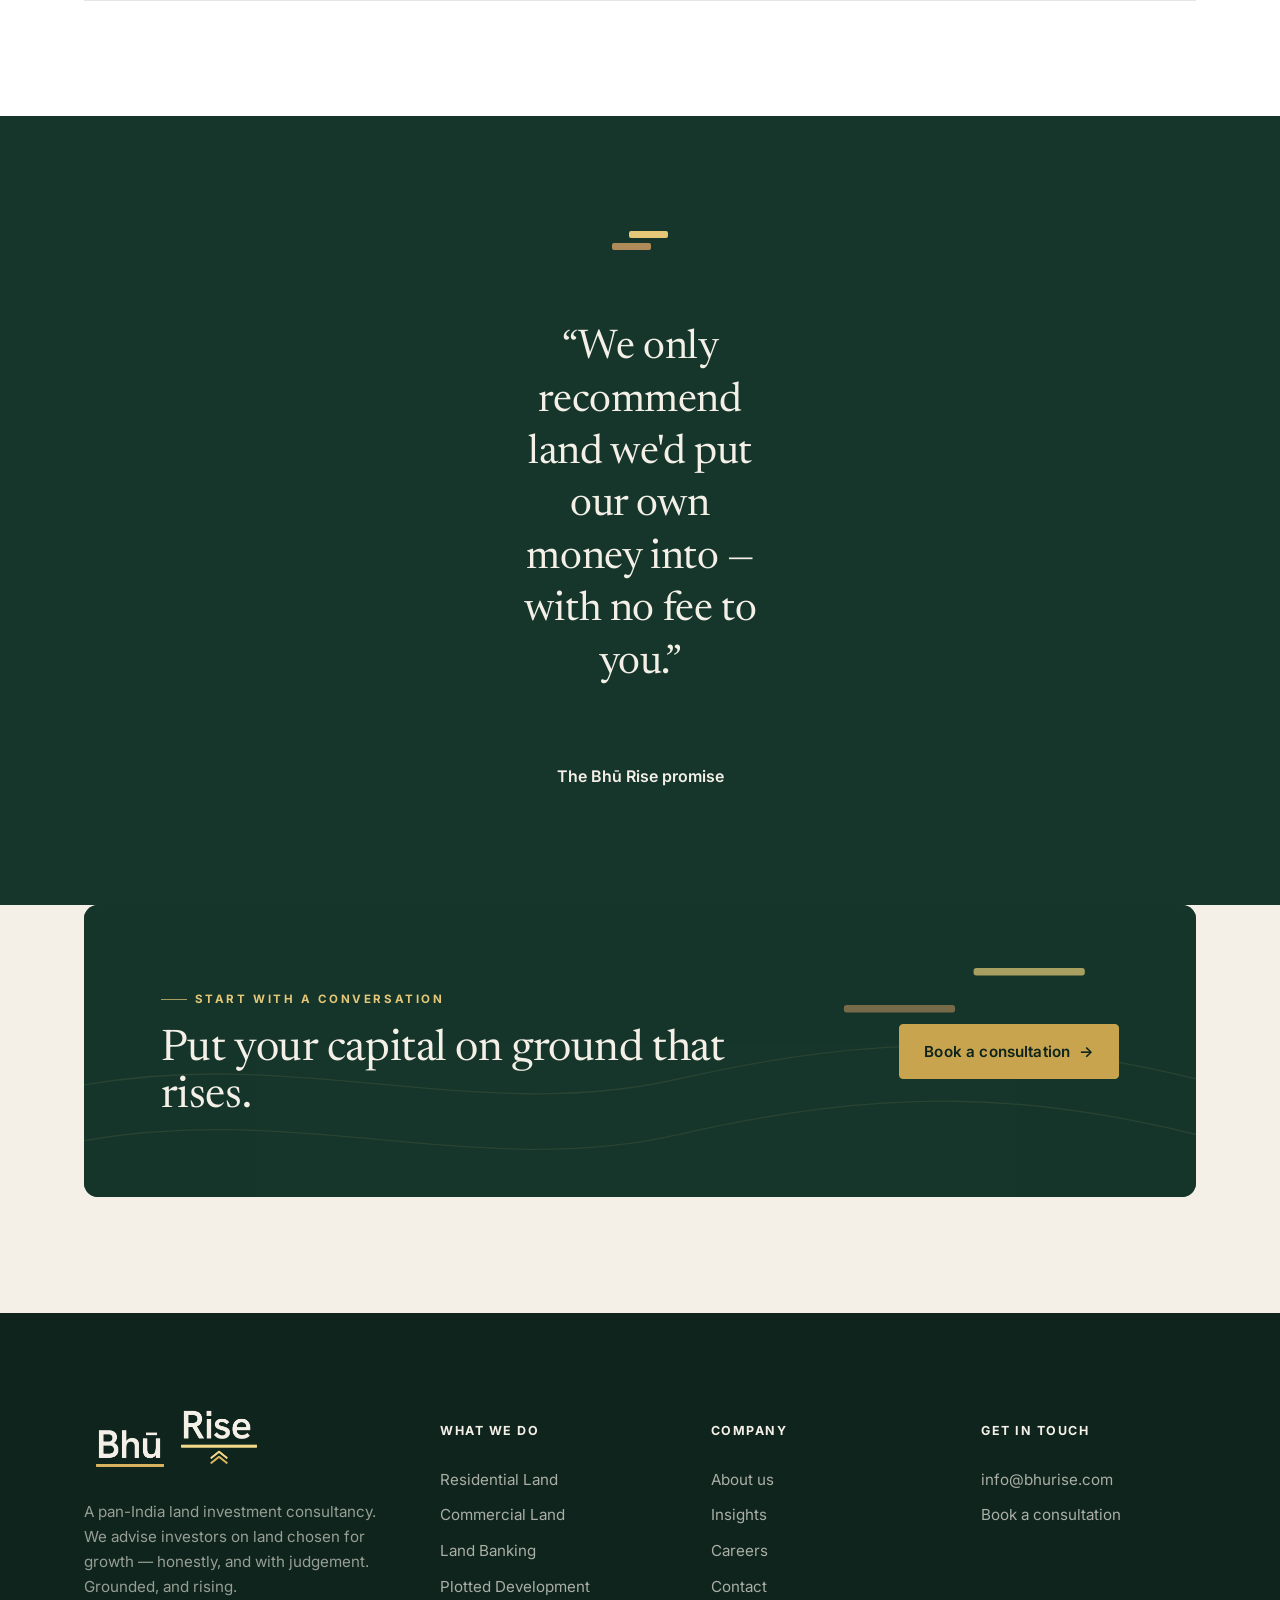
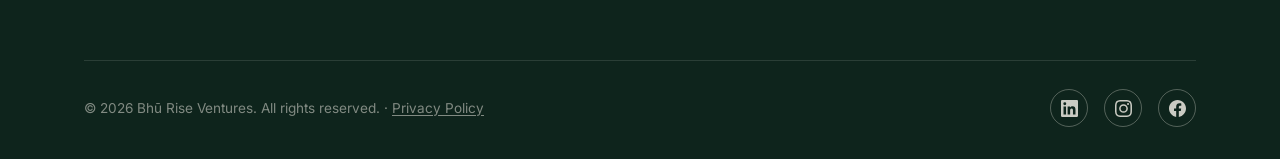
==== commit 5cabc804: "Nav: move Insights to after About Reorder the primary and mobile nav so the order reads What we do ·" ====
--- a/index.html
+++ b/index.html
@@ -68,7 +68,7 @@
         <img src="assets/img/png/bhurise-lockup-reversed-2x.png" alt="Bhū Rise Ventures">
       </a>
       <nav class="nav" aria-label="Primary">
-        <a href="advisory">What we do</a><a href="insights">Insights</a>        <a href="about">About</a>
+        <a href="advisory">What we do</a>        <a href="about">About</a><a href="insights">Insights</a>
         <a href="contact">Contact</a>
       </nav>
       <div class="nav-cta">
@@ -82,8 +82,8 @@
 </header>
 
 <div class="mobile-nav" id="mobileNav" aria-label="Mobile navigation">
-  <a href="advisory">What we do</a><a href="insights">Insights</a>
-  <a href="about">About</a>
+  <a href="advisory">What we do</a>
+  <a href="about">About</a><a href="insights">Insights</a>
   <a href="contact">Contact</a>
   <a href="contact" class="btn btn--gold">Book a consultation</a>
 </div>
